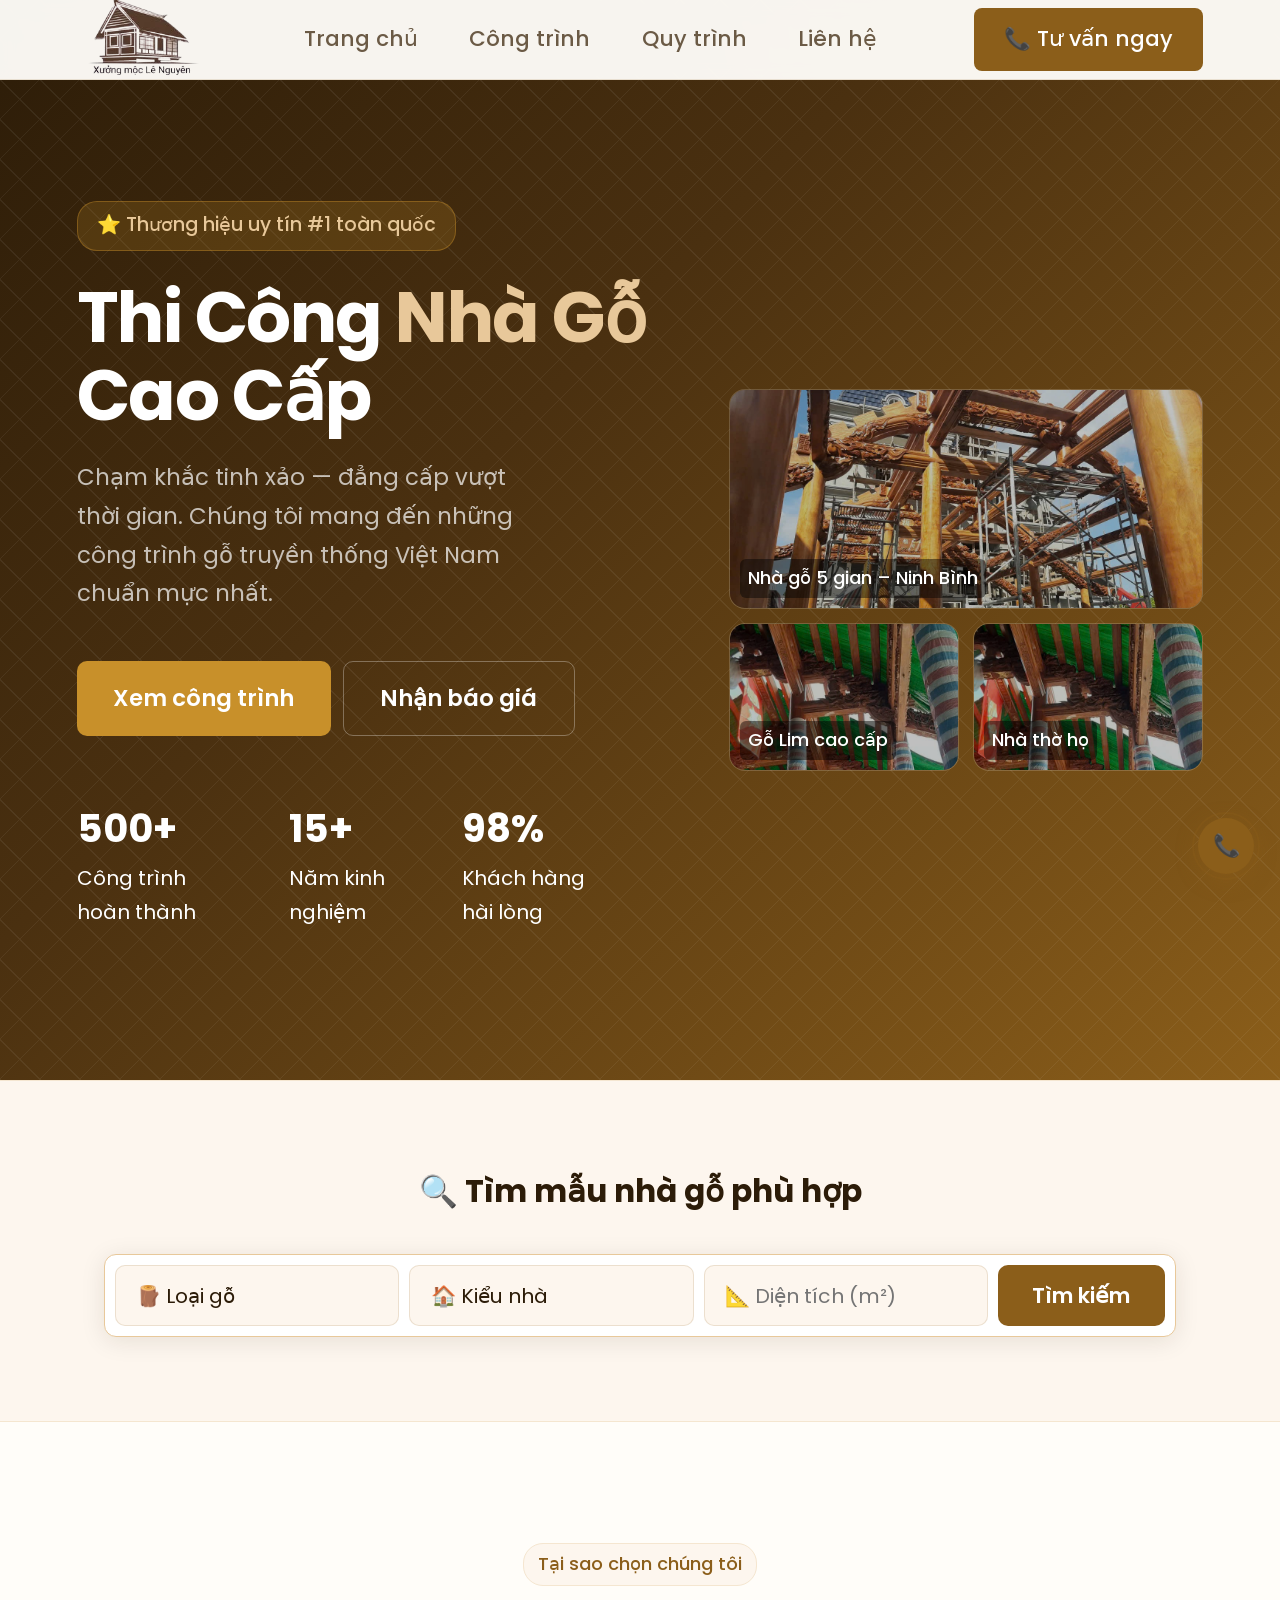
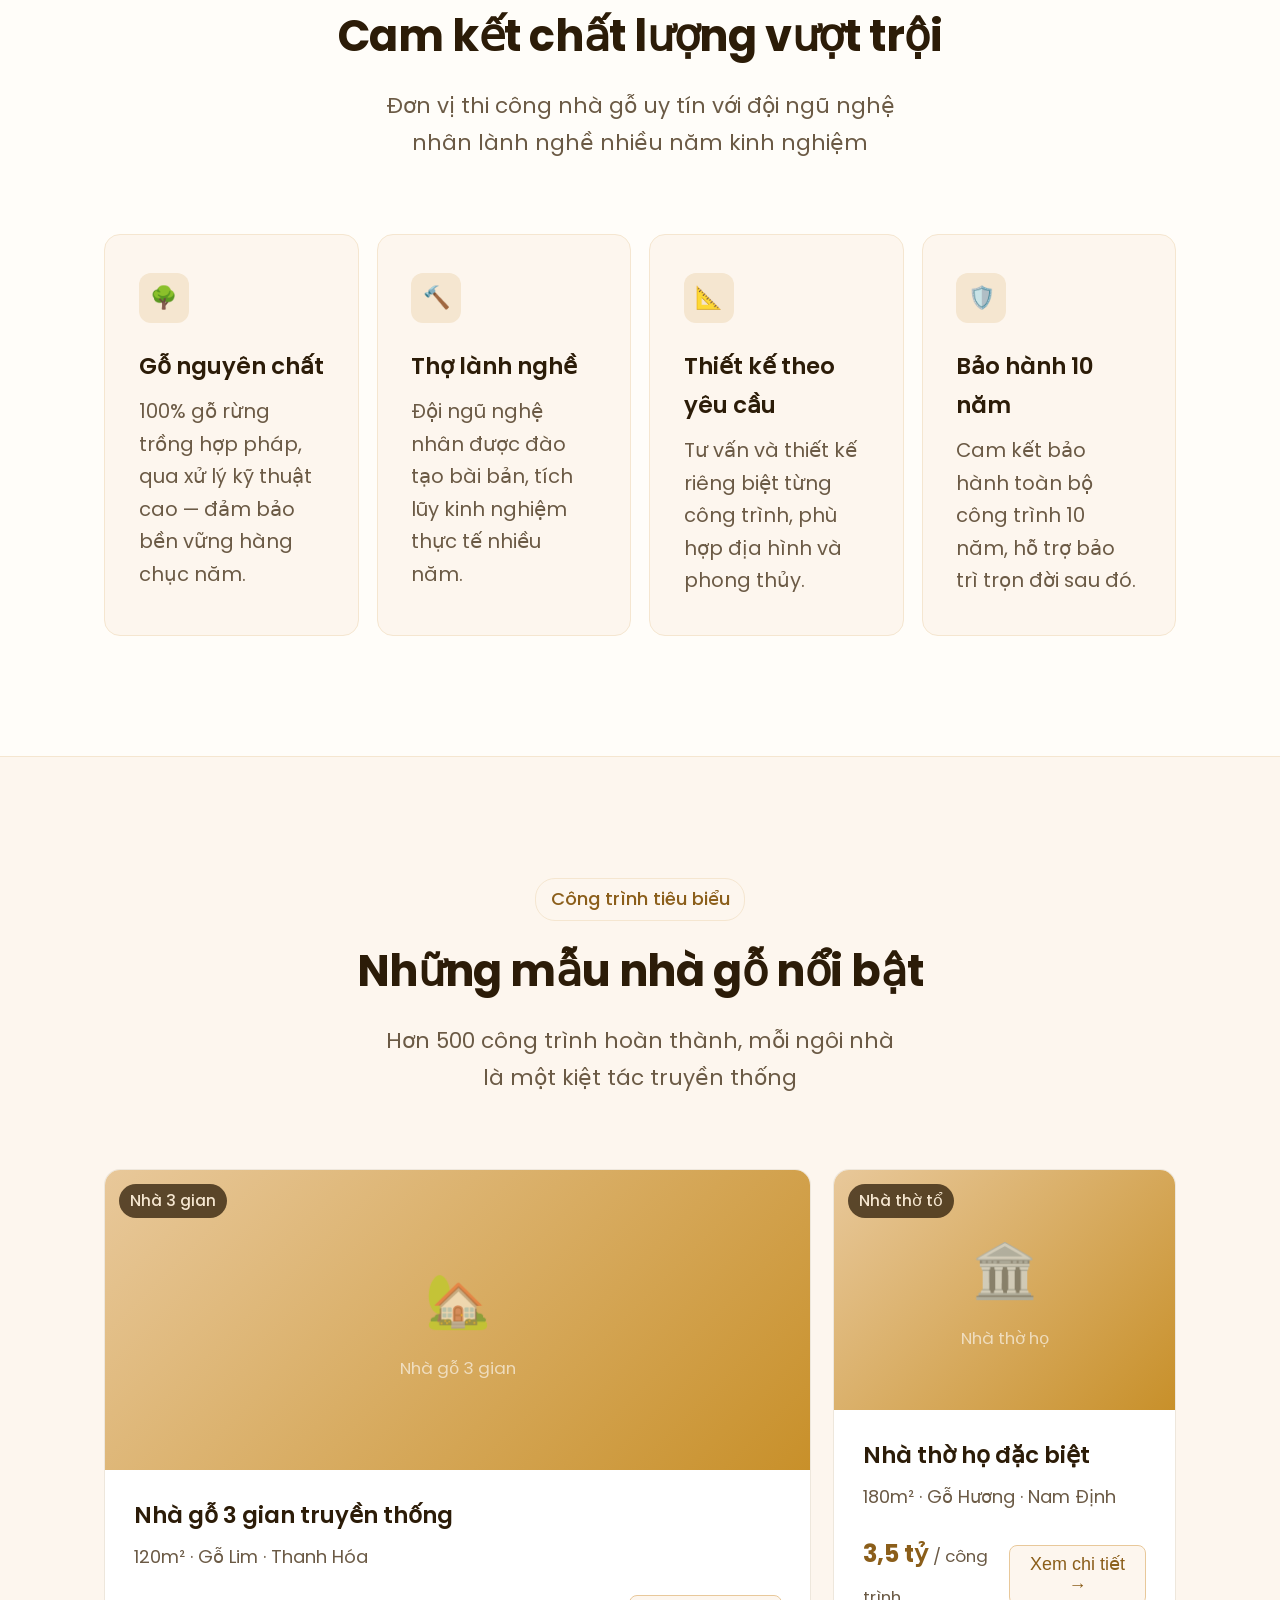
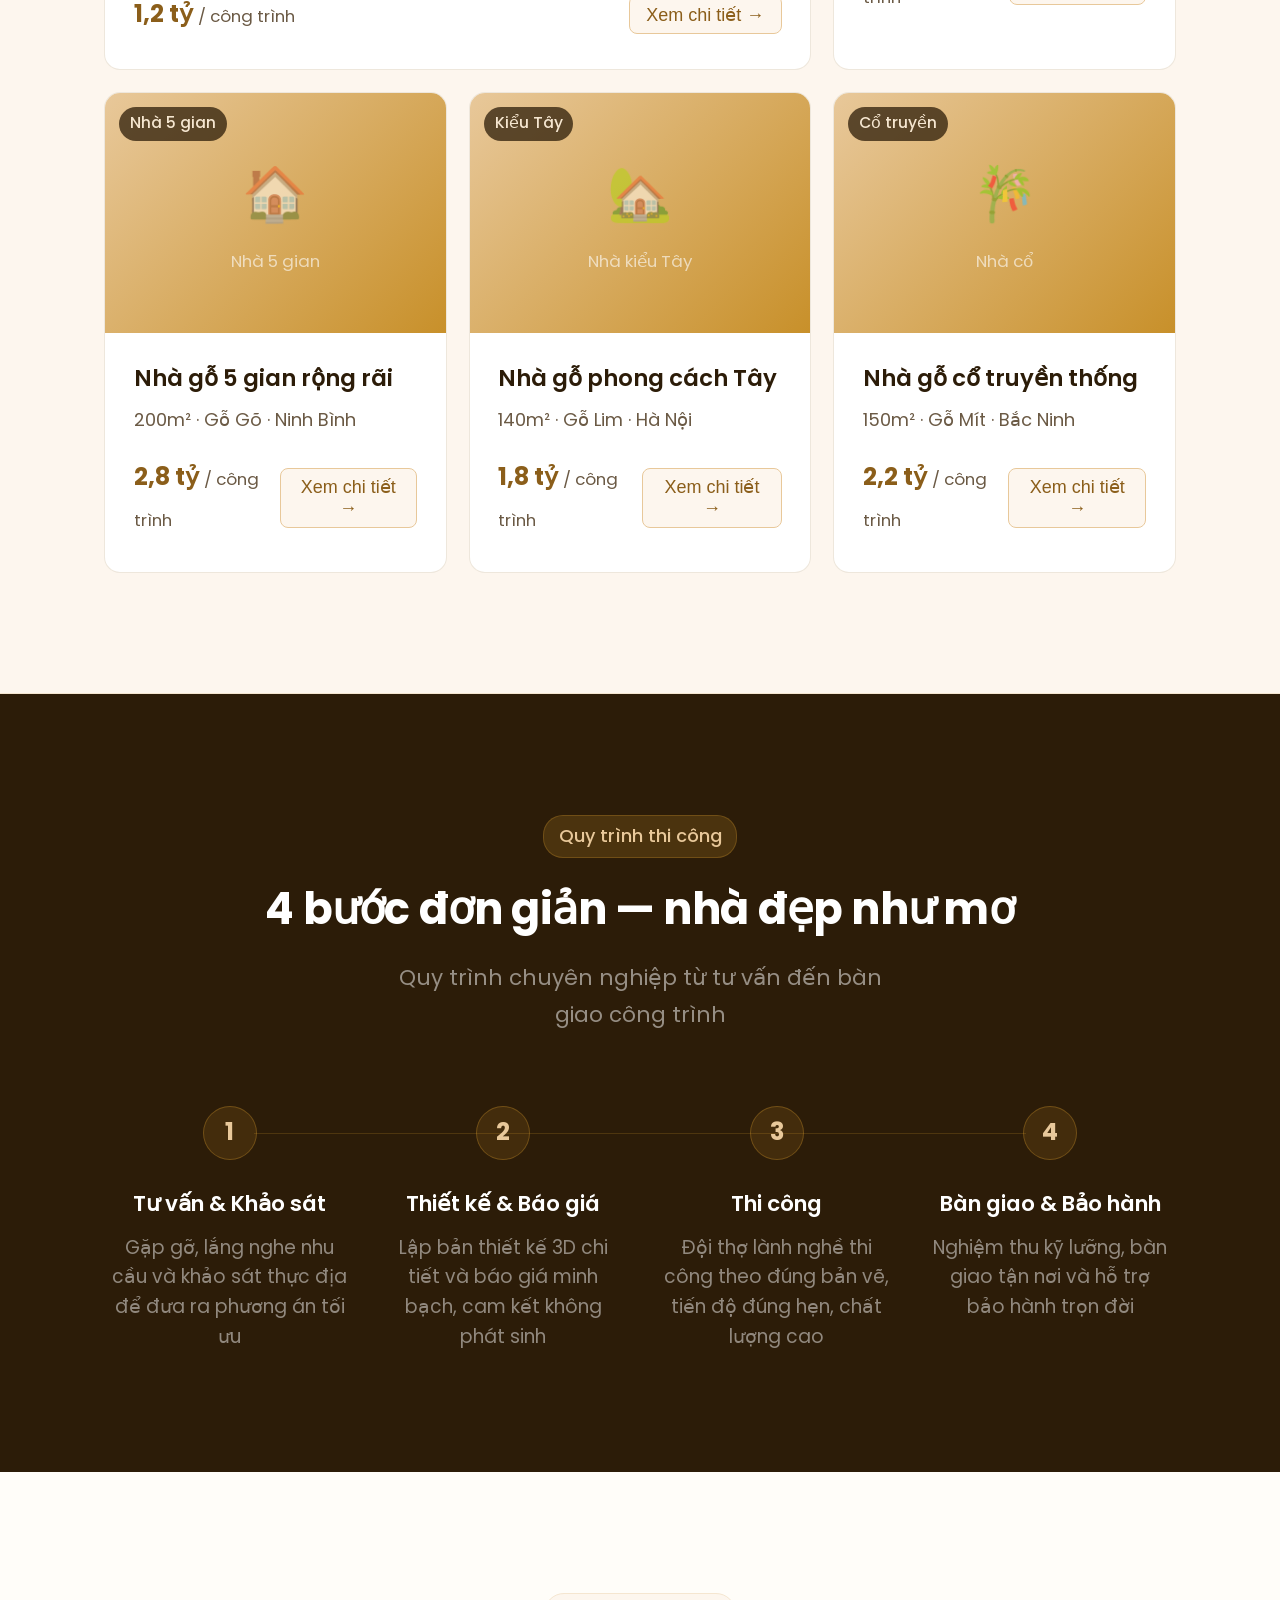
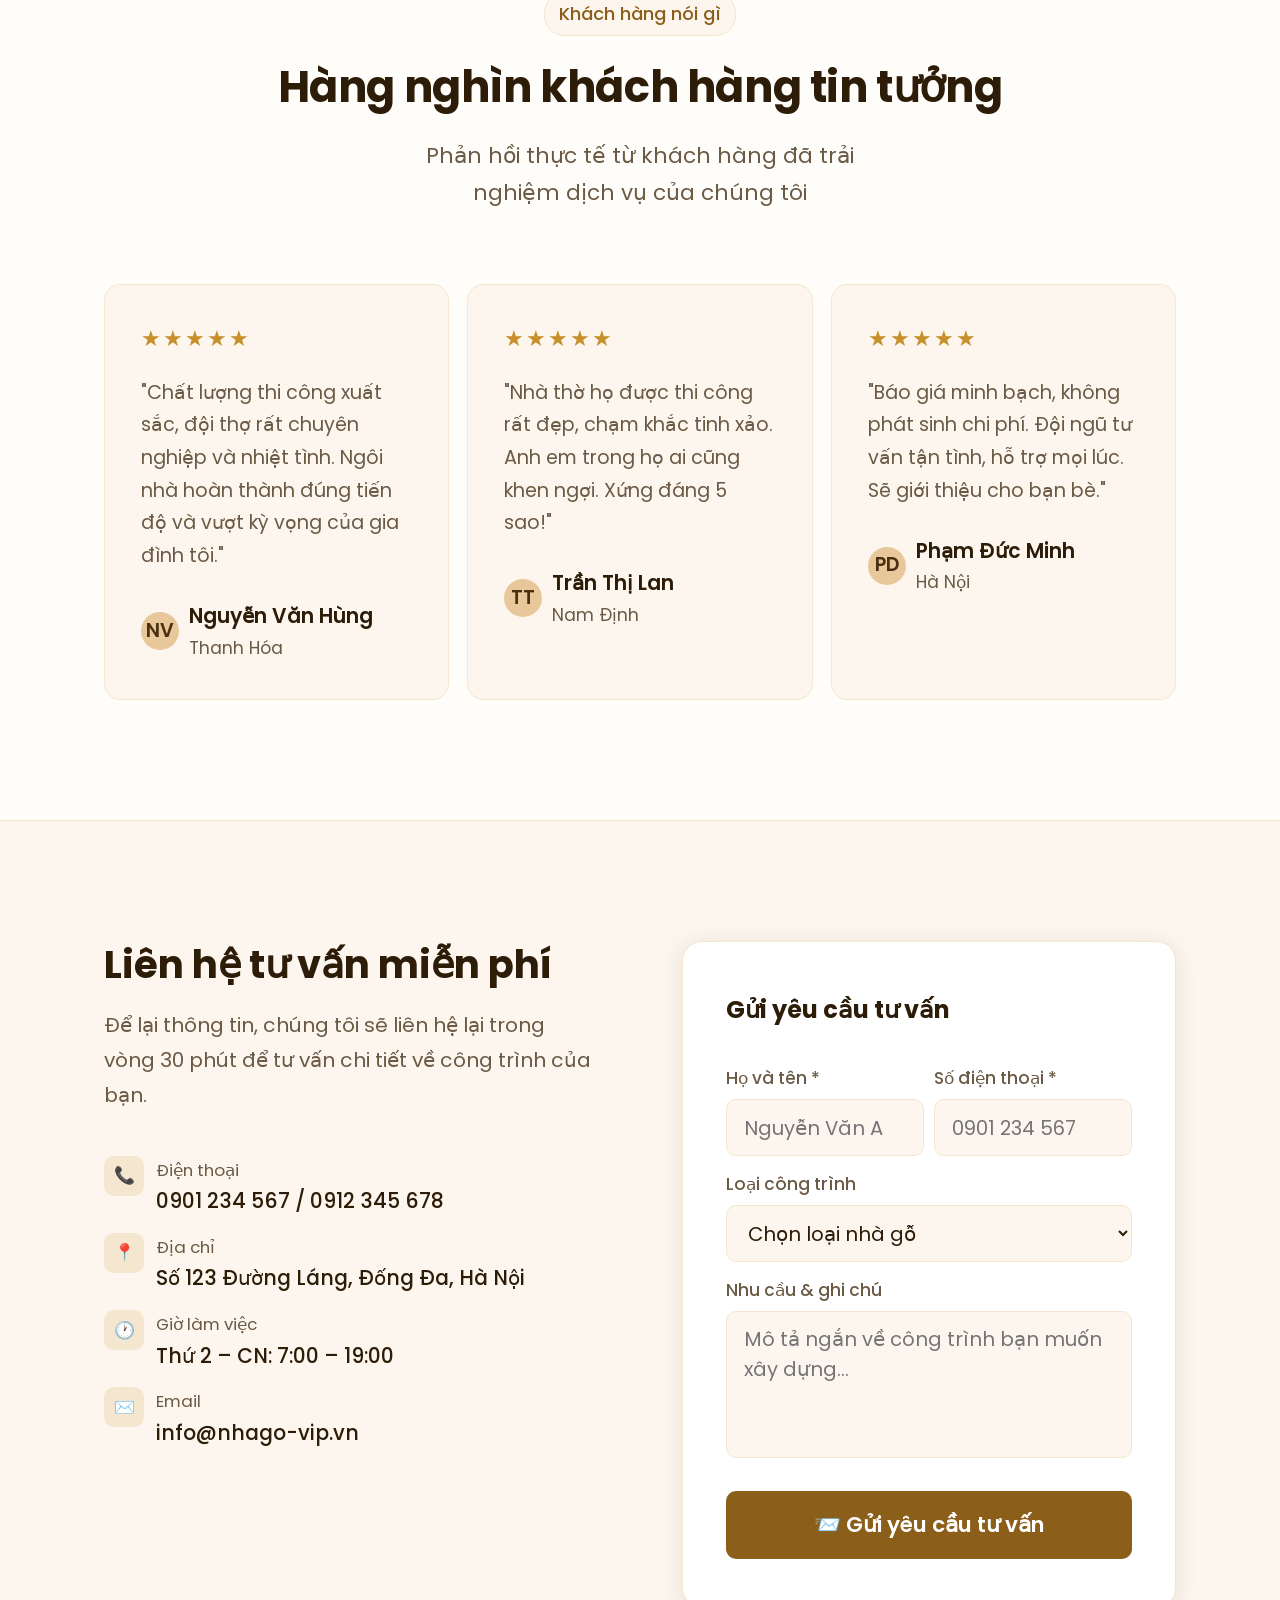
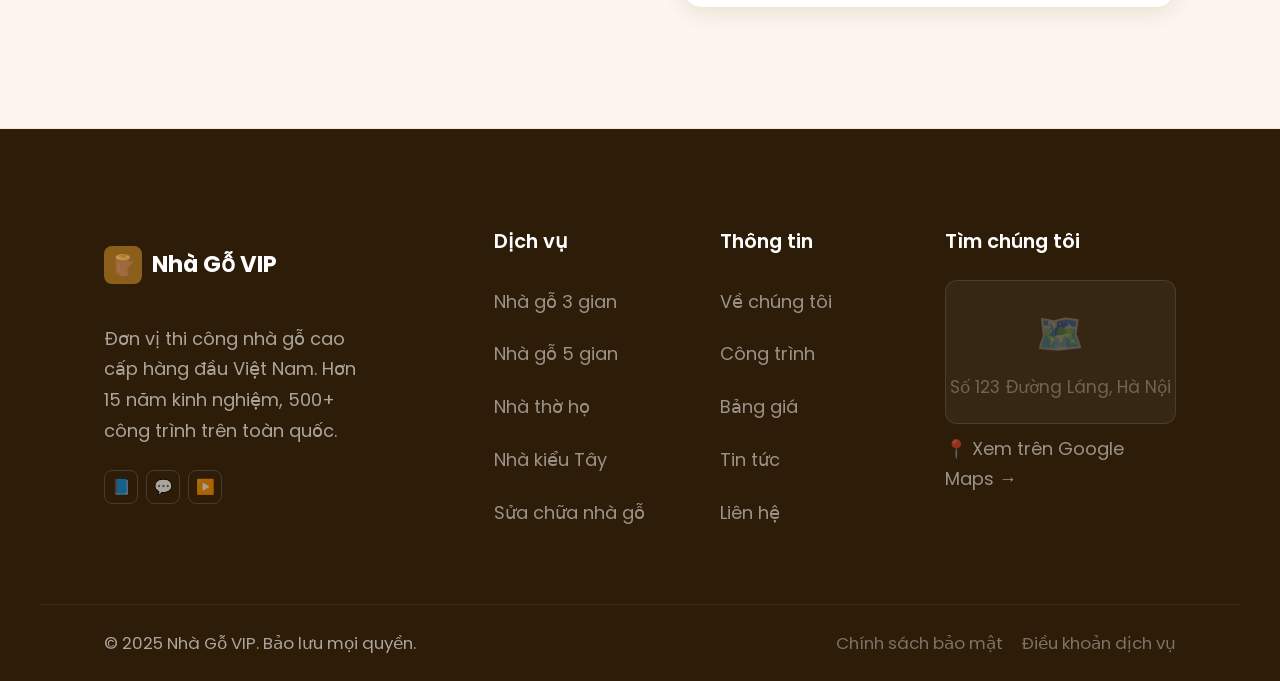
==== index.html @ 7889a891 "first commit" ====
<!DOCTYPE html>
<html lang="vi">

<head>
    <meta charset="UTF-8">
    <meta name="viewport" content="width=device-width, initial-scale=1.0">
    <title>Nhà Gỗ Lê Nguyên - Thi Công Nhà Gỗ Cao Cấp</title>
    <link href="https://fonts.googleapis.com/css2?family=Poppins:wght@400;500;600;700&display=swap" rel="stylesheet">
    <link rel="stylesheet" href="/style.css">
    <link rel="stylesheet" href="/script.js">
    <style>

    </style>
</head>

<body>

    <!-- NAVBAR -->
    <header class="navbar">
    <a href="index.html" class="logo">
        <img src="/image/logo.png" alt="Nhà Gỗ VIP">
    </a>

    <nav class="nav-links">
        <a href="index.html">Trang chủ</a>
        <a href="projects.html">Công trình</a>
        <a href="process.html">Quy trình</a>
        <a href="contact.html">Liên hệ</a>
    </nav>

    <a href="tel:0901234567" class="nav-cta">📞 Tư vấn ngay</a>
</header>

    <!-- HERO -->
    <section class="hero">
        <div class="hero-content">
            <div>
                <div class="hero-badge">⭐ Thương hiệu uy tín #1 toàn quốc</div>
                <h1>Thi Công <span>Nhà Gỗ</span> Cao Cấp</h1>
                <p class="hero-desc">Chạm khắc tinh xảo — đẳng cấp vượt thời gian. Chúng tôi mang đến những công trình
                    gỗ truyền thống Việt Nam chuẩn mực nhất.</p>
                <div class="hero-actions">
                    <a href="#projects" class="btn btn-gold">Xem công trình</a>
                    <a href="#contact" class="btn btn-ghost">Nhận báo giá</a>
                </div>
                <div class="hero-stats" style="margin-bottom: 30px;">
                    <div class="hero-stat">
                        <div class="num"> 500+ </div>
                        <div class="lbl">Công trình hoàn thành</div>
                    </div>
                    <div class="hero-stat">
                        <div class="num">15+</div>
                        <div class="lbl">Năm kinh nghiệm</div>
                    </div>
                    <div class="hero-stat">
                        <div class="num">98%</div>
                        <div class="lbl">Khách hàng hài lòng</div>
                    </div>
                    <br>
                </div>
            </div>
            <div class="hero-imgs">
                <div class="img-card">
                    <img src="/image/img1.jpg" alt="">
                    <span>Nhà gỗ 5 gian – Ninh Bình</span>
                </div>
                <div class="img-card">
                    <img src="/image/img2.jpg" alt="">
                    <span>Gỗ Lim cao cấp</span>
                </div>
                <div class="img-card">
                    <img src="/image/img3.jpg" alt="">
                    <span>Nhà thờ họ</span>
                </div>
            </div>
        </div>
    </section>

    <!-- SEARCH -->
    <div class="section-bg">
        <div class="search-wrap">
            <h2>🔍 Tìm mẫu nhà gỗ phù hợp</h2>
            <div class="search-bar">
                <select id="woodType">
                    <option value="">🪵 Loại gỗ</option>
                    <option value="lim">Gỗ Lim</option>
                    <option value="go">Gỗ Gõ Đỏ</option>
                    <option value="huong">Gỗ Hương</option>
                    <option value="mit">Gỗ Mít</option>
                </select>
                <select id="style">
                    <option value="">🏠 Kiểu nhà</option>
                    <option value="3gian">Nhà 3 gian</option>
                    <option value="5gian">Nhà 5 gian</option>
                    <option value="thuho">Nhà thờ họ</option>
                    <option value="taynam">Nhà kiểu Tây</option>
                </select>
                <input type="number" id="area" placeholder="📐 Diện tích (m²)">
                <button onclick="searchHouse()">Tìm kiếm</button>
            </div>
        </div>
    </div>

    <!-- FEATURES -->
    <section class="section">
        <div class="section-header">
            <div class="eyebrow">Tại sao chọn chúng tôi</div>
            <h2>Cam kết chất lượng vượt trội</h2>
            <p>Đơn vị thi công nhà gỗ uy tín với đội ngũ nghệ nhân lành nghề nhiều năm kinh nghiệm</p>
        </div>
        <div class="features-grid">
            <div class="feature-card">
                <div class="feature-icon">🌳</div>
                <h3>Gỗ nguyên chất</h3>
                <p>100% gỗ rừng trồng hợp pháp, qua xử lý kỹ thuật cao — đảm bảo bền vững hàng chục năm.</p>
            </div>
            <div class="feature-card">
                <div class="feature-icon">🔨</div>
                <h3>Thợ lành nghề</h3>
                <p>Đội ngũ nghệ nhân được đào tạo bài bản, tích lũy kinh nghiệm thực tế nhiều năm.</p>
            </div>
            <div class="feature-card">
                <div class="feature-icon">📐</div>
                <h3>Thiết kế theo yêu cầu</h3>
                <p>Tư vấn và thiết kế riêng biệt từng công trình, phù hợp địa hình và phong thủy.</p>
            </div>
            <div class="feature-card">
                <div class="feature-icon">🛡️</div>
                <h3>Bảo hành 10 năm</h3>
                <p>Cam kết bảo hành toàn bộ công trình 10 năm, hỗ trợ bảo trì trọn đời sau đó.</p>
            </div>
        </div>
    </section>

    <!-- PROJECTS -->
    <div class="section-bg">
        <section class="section" id="projects">
            <div class="section-header">
                <div class="eyebrow">Công trình tiêu biểu</div>
                <h2>Những mẫu nhà gỗ nổi bật</h2>
                <p>Hơn 500 công trình hoàn thành, mỗi ngôi nhà là một kiệt tác truyền thống</p>
            </div>
            <div class="project-grid">
                <div class="project-card">
                    <div class="card-img">
                        <div class="card-img-inner">
                            <div class="ico">🏡</div><span>Nhà gỗ 3 gian</span>
                        </div><span class="tag">Nhà 3 gian</span>
                    </div>
                    <div class="card-body">
                        <h3>Nhà gỗ 3 gian truyền thống</h3>
                        <div class="card-meta">120m² · Gỗ Lim · Thanh Hóa</div>
                        <div class="card-foot">
                            <div class="price">1,2 tỷ <span>/ công trình</span></div><button class="card-btn">Xem chi
                                tiết →</button>
                        </div>
                    </div>
                </div>
                <div class="project-card">
                    <div class="card-img">
                        <div class="card-img-inner">
                            <div class="ico">🏛️</div><span>Nhà thờ họ</span>
                        </div><span class="tag">Nhà thờ tổ</span>
                    </div>
                    <div class="card-body">
                        <h3>Nhà thờ họ đặc biệt</h3>
                        <div class="card-meta">180m² · Gỗ Hương · Nam Định</div>
                        <div class="card-foot">
                            <div class="price">3,5 tỷ <span>/ công trình</span></div><button class="card-btn">Xem chi
                                tiết →</button>
                        </div>
                    </div>
                </div>
                <div class="project-card">
                    <div class="card-img">
                        <div class="card-img-inner">
                            <div class="ico">🏠</div><span>Nhà 5 gian</span>
                        </div><span class="tag">Nhà 5 gian</span>
                    </div>
                    <div class="card-body">
                        <h3>Nhà gỗ 5 gian rộng rãi</h3>
                        <div class="card-meta">200m² · Gỗ Gõ · Ninh Bình</div>
                        <div class="card-foot">
                            <div class="price">2,8 tỷ <span>/ công trình</span></div><button class="card-btn">Xem chi
                                tiết →</button>
                        </div>
                    </div>
                </div>
                <div class="project-card">
                    <div class="card-img">
                        <div class="card-img-inner">
                            <div class="ico">🏡</div><span>Nhà kiểu Tây</span>
                        </div><span class="tag">Kiểu Tây</span>
                    </div>
                    <div class="card-body">
                        <h3>Nhà gỗ phong cách Tây</h3>
                        <div class="card-meta">140m² · Gỗ Lim · Hà Nội</div>
                        <div class="card-foot">
                            <div class="price">1,8 tỷ <span>/ công trình</span></div><button class="card-btn">Xem chi
                                tiết →</button>
                        </div>
                    </div>
                </div>
                <div class="project-card">
                    <div class="card-img">
                        <div class="card-img-inner">
                            <div class="ico">🎋</div><span>Nhà cổ</span>
                        </div><span class="tag">Cổ truyền</span>
                    </div>
                    <div class="card-body">
                        <h3>Nhà gỗ cổ truyền thống</h3>
                        <div class="card-meta">150m² · Gỗ Mít · Bắc Ninh</div>
                        <div class="card-foot">
                            <div class="price">2,2 tỷ <span>/ công trình</span></div><button class="card-btn">Xem chi
                                tiết →</button>
                        </div>
                    </div>
                </div>
            </div>
        </section>
    </div>

    <!-- PROCESS -->
    <section class="process-section" id="process">
        <div class="process-inner">
            <div class="section-header">
                <div class="eyebrow">Quy trình thi công</div>
                <h2>4 bước đơn giản — nhà đẹp như mơ</h2>
                <p>Quy trình chuyên nghiệp từ tư vấn đến bàn giao công trình</p>
            </div>
            <div class="process-steps">
                <div class="step">
                    <div class="step-num">1</div>
                    <h4>Tư vấn & Khảo sát</h4>
                    <p>Gặp gỡ, lắng nghe nhu cầu và khảo sát thực địa để đưa ra phương án tối ưu</p>
                </div>
                <div class="step">
                    <div class="step-num">2</div>
                    <h4>Thiết kế & Báo giá</h4>
                    <p>Lập bản thiết kế 3D chi tiết và báo giá minh bạch, cam kết không phát sinh</p>
                </div>
                <div class="step">
                    <div class="step-num">3</div>
                    <h4>Thi công</h4>
                    <p>Đội thợ lành nghề thi công theo đúng bản vẽ, tiến độ đúng hẹn, chất lượng cao</p>
                </div>
                <div class="step">
                    <div class="step-num">4</div>
                    <h4>Bàn giao & Bảo hành</h4>
                    <p>Nghiệm thu kỹ lưỡng, bàn giao tận nơi và hỗ trợ bảo hành trọn đời</p>
                </div>
            </div>
        </div>
    </section>

    <!-- TESTIMONIALS -->
    <section class="section">
        <div class="section-header">
            <div class="eyebrow">Khách hàng nói gì</div>
            <h2>Hàng nghìn khách hàng tin tưởng</h2>
            <p>Phản hồi thực tế từ khách hàng đã trải nghiệm dịch vụ của chúng tôi</p>
        </div>
        <div class="testimonials-grid">
            <div class="testimonial-card">
                <div class="stars">★★★★★</div>
                <p>"Chất lượng thi công xuất sắc, đội thợ rất chuyên nghiệp và nhiệt tình. Ngôi nhà hoàn thành đúng tiến
                    độ và vượt kỳ vọng của gia đình tôi."</p>
                <div class="reviewer">
                    <div class="avatar">NV</div>
                    <div class="reviewer-info">
                        <div class="name">Nguyễn Văn Hùng</div>
                        <div class="place">Thanh Hóa</div>
                    </div>
                </div>
            </div>
            <div class="testimonial-card">
                <div class="stars">★★★★★</div>
                <p>"Nhà thờ họ được thi công rất đẹp, chạm khắc tinh xảo. Anh em trong họ ai cũng khen ngợi. Xứng đáng 5
                    sao!"</p>
                <div class="reviewer">
                    <div class="avatar">TT</div>
                    <div class="reviewer-info">
                        <div class="name">Trần Thị Lan</div>
                        <div class="place">Nam Định</div>
                    </div>
                </div>
            </div>
            <div class="testimonial-card">
                <div class="stars">★★★★★</div>
                <p>"Báo giá minh bạch, không phát sinh chi phí. Đội ngũ tư vấn tận tình, hỗ trợ mọi lúc. Sẽ giới thiệu
                    cho bạn bè."</p>
                <div class="reviewer">
                    <div class="avatar">PD</div>
                    <div class="reviewer-info">
                        <div class="name">Phạm Đức Minh</div>
                        <div class="place">Hà Nội</div>
                    </div>
                </div>
            </div>
        </div>
    </section>

    <!-- CONTACT -->
    <div class="section-bg" id="contact">
        <div class="contact-inner">
            <div class="contact-left">
                <h2>Liên hệ tư vấn miễn phí</h2>
                <p>Để lại thông tin, chúng tôi sẽ liên hệ lại trong vòng 30 phút để tư vấn chi tiết về công trình của
                    bạn.</p>
                <div class="info-list">
                    <div class="info-item">
                        <div class="info-ico">📞</div>
                        <div>
                            <div class="info-lbl">Điện thoại</div>
                            <div class="info-val">0901 234 567 / 0912 345 678</div>
                        </div>
                    </div>
                    <div class="info-item">
                        <div class="info-ico">📍</div>
                        <div>
                            <div class="info-lbl">Địa chỉ</div>
                            <div class="info-val">Số 123 Đường Láng, Đống Đa, Hà Nội</div>
                        </div>
                    </div>
                    <div class="info-item">
                        <div class="info-ico">🕐</div>
                        <div>
                            <div class="info-lbl">Giờ làm việc</div>
                            <div class="info-val">Thứ 2 – CN: 7:00 – 19:00</div>
                        </div>
                    </div>
                    <div class="info-item">
                        <div class="info-ico">✉️</div>
                        <div>
                            <div class="info-lbl">Email</div>
                            <div class="info-val">info@nhago-vip.vn</div>
                        </div>
                    </div>
                </div>
            </div>
            <div class="form-card">
                <h3>Gửi yêu cầu tư vấn</h3>
                <form onsubmit="sendForm(event)">
                    <div class="form-row">
                        <div class="form-group"><label>Họ và tên *</label><input type="text" placeholder="Nguyễn Văn A"
                                required></div>
                        <div class="form-group"><label>Số điện thoại *</label><input type="tel"
                                placeholder="0901 234 567" required></div>
                    </div>
                    <div class="form-group">
                        <label>Loại công trình</label>
                        <select>
                            <option value="">Chọn loại nhà gỗ</option>
                            <option>Nhà gỗ 3 gian</option>
                            <option>Nhà gỗ 5 gian</option>
                            <option>Nhà thờ họ</option>
                            <option>Nhà gỗ kiểu Tây</option>
                        </select>
                    </div>
                    <div class="form-group"><label>Nhu cầu & ghi chú</label><textarea rows="4"
                            placeholder="Mô tả ngắn về công trình bạn muốn xây dựng..."></textarea></div>
                    <button type="submit" class="form-submit">📨 Gửi yêu cầu tư vấn</button>
                </form>
            </div>
        </div>
    </div>

    <!-- FOOTER -->
    <footer>
        <div class="footer-top">
            <div class="footer-brand">
                <div class="logo">
                    <div class="logo-icon">🪵</div>
                    <h2>Nhà Gỗ VIP</h2>
                </div>
                <p>Đơn vị thi công nhà gỗ cao cấp hàng đầu Việt Nam. Hơn 15 năm kinh nghiệm, 500+ công trình trên toàn
                    quốc.</p>
                <div class="social-links">
                    <a href="#" class="social-link">📘</a>
                    <a href="#" class="social-link">💬</a>
                    <a href="#" class="social-link">▶️</a>
                </div>
            </div>
            <div class="footer-col">
                <h4>Dịch vụ</h4>
                <ul>
                    <li><a href="#">Nhà gỗ 3 gian</a></li>
                    <li><a href="#">Nhà gỗ 5 gian</a></li>
                    <li><a href="#">Nhà thờ họ</a></li>
                    <li><a href="#">Nhà kiểu Tây</a></li>
                    <li><a href="#">Sửa chữa nhà gỗ</a></li>
                </ul>
            </div>
            <div class="footer-col">
                <h4>Thông tin</h4>
                <ul>
                    <li><a href="#">Về chúng tôi</a></li>
                    <li><a href="#">Công trình</a></li>
                    <li><a href="#">Bảng giá</a></li>
                    <li><a href="#">Tin tức</a></li>
                    <li><a href="#">Liên hệ</a></li>
                </ul>
            </div>
            <div class="footer-col">
                <h4>Tìm chúng tôi</h4>
                <div class="map-box">
                    <div class="ico">🗺️</div><span>Số 123 Đường Láng, Hà Nội</span>
                </div>
                <a href="https://maps.app.goo.gl/SU9f4RUDiNF7imm86" target="_blank" class="map-link">📍 Xem trên Google
                    Maps →</a>
            </div>
        </div>
        <div class="footer-bottom">
            <span>© 2025 Nhà Gỗ VIP. Bảo lưu mọi quyền.</span>
            <div style="display:flex;gap:18px"><a href="#">Chính sách bảo mật</a><a href="#">Điều khoản dịch vụ</a>
            </div>
        </div>
    </footer>

    <a href="tel:0901234567" class="call-btn" title="Gọi ngay">📞</a>

    
</body>

</html>
---- style.css ----
/* ── RESET & TOKENS ── */
*,
*::before,
*::after {
    box-sizing: border-box;
    margin: 0;
    padding: 0;
}

:root {
    --c50: #fdf6ee;
    --c100: #f5e6d0;
    --c200: #e8c89a;
    --c400: #c8902a;
    --c600: #8b5e1a;
    --c800: #4a3010;
    --c900: #2c1c08;
    --text: #2c1c08;
    --muted: #6b5a45;
    --border: rgba(139, 94, 26, .15);
    --bg: #fffdf9;
    --shadow: 0 4px 24px rgba(44, 28, 8, .10);
    --r8: 8px;
    --r10: 10px;
    --r12: 12px;
    --r16: 16px;
    --r20: 20px;
}

html {
    font-size: clamp(17px, 2vw, 24px);
}

body {
    font-family: 'Poppins', sans-serif;
    background: var(--bg);
    color: var(--text);
    line-height: 1.7;
}

a {
    text-decoration: none;
    color: inherit;
}

ul {
    list-style: none;
}

img {
    display: block;
    width: 100%;
    height: 100%;
    object-fit: cover;
}

/* ── SHARED UTILITIES ── */
.btn {
    display: inline-flex;
    align-items: center;
    padding: .75em 1.6em;
    border-radius: var(--r10);
    font-size: clamp(.95rem, 1.2vw, 1.1rem);
    font-weight: 600;
    cursor: pointer;
    border: none;
    transition: all .2s;
}

.btn-gold {
    background: var(--c400);
    color: #fff;
}

.btn-gold:hover {
    background: var(--c600);
    transform: translateY(-1px);
}

.btn-ghost {
    background: transparent;
    color: #fff;
    border: 1.5px solid rgba(255, 255, 255, .3);
}

.btn-ghost:hover {
    background: rgba(255, 255, 255, .08);
}

.section {
    padding: 5rem 5%;
    max-width: 1200px;
    margin: 0 auto;
}

.section-bg {
    background: var(--c50);
    border-top: 1px solid var(--c100);
    border-bottom: 1px solid var(--c100);
}

.section-header {
    text-align: center;
    margin-bottom: 3rem;
}

.eyebrow {
    display: inline-block;
    padding: .3em .8em;
    background: var(--c50);
    color: var(--c600);
    border: 1px solid var(--c100);
    border-radius: 20px;
    font-size: .75rem;
    font-weight: 500;
    margin-bottom: .6rem;
}

.section-header h2 {
    font-size: clamp(1.8rem, 3.2vw, 2.8rem);
    font-weight: 700;
    color: var(--c900);
    letter-spacing: -.4px;
    margin-bottom: .6rem;
}

.section-header p {
    font-size: clamp(.9rem, 1.3vw, 1.05rem);
    color: var(--muted);
    max-width: 520px;
    margin: 0 auto;
}

/* ── NAVBAR ── */
.navbar {
    position: fixed;
    inset: 0 0 auto;
    z-index: 100;
    display: flex;
    align-items: center;
    justify-content: space-between;
    padding: 0 6%;
    height: 80px;
    background: rgba(255, 253, 249, .96);
    backdrop-filter: blur(8px);
    border-bottom: 1px solid var(--border);
}

.logo {
    display: flex;
    align-items: center;
    gap: 10px;
}

.logo-icon {
    width: 38px;
    height: 38px;
    border-radius: var(--r8);
    background: var(--c600);
    display: flex;
    align-items: center;
    justify-content: center;
    font-size: 20px;
}

.logo h2 {
    font-size: clamp(1.1rem, 1.5vw, 1.5rem);
    font-weight: 700;
    color: var(--c800);
}

.nav-links {
    display: flex;
    gap: 4px;
}

.nav-links a {
    padding: .5em 1.1em;
    border-radius: var(--r8);
    font-size: clamp(.9rem, 1.1vw, 1.1rem);
    font-weight: 500;
    color: var(--muted);
    transition: all .2s;
}

.nav-links a:hover {
    background: var(--c50);
    color: var(--c600);
}

.nav-cta {
    padding: .6em 1.4em;
    background: var(--c600);
    color: #fff;
    border-radius: var(--r8);
    font-size: clamp(.9rem, 1.1vw, 1.05rem);
    font-weight: 500;
    transition: background .2s;
}

.nav-cta:hover {
    background: var(--c800);
}

/* ── HERO ── */
.hero {
    position: relative;
    height: 120vh;
    min-height: 120vh;
    display: flex;
    align-items: center;
    overflow: visible;
}

.hero::before {
    content: '';
    position: absolute;
    inset: 0;
    background: linear-gradient(135deg, #2c1c08 0%, #4a3010 40%, #8b5e1a 100%);
}

.hero::after {
    content: '';
    position: absolute;
    inset: 0;
    opacity: .06;
    background-image:
        repeating-linear-gradient(45deg, #fff 0, #fff 1px, transparent 0, transparent 50%),
        repeating-linear-gradient(-45deg, #fff 0, #fff 1px, transparent 0, transparent 50%);
    background-size: 40px 40px;
}

.hero-content {
    position: relative;
    z-index: 1;
    width: 100%;
    padding: 0 6%;
    padding-top: 80px;
    display: grid;
    grid-template-columns: 55fr 45fr;
    gap: 3rem;
    align-items: center;
}

.hero-badge {
    display: inline-flex;
    align-items: center;
    gap: 6px;
    padding: .4em 1em;
    border-radius: 20px;
    margin-bottom: 1.2rem;
    background: rgba(200, 144, 42, .2);
    border: 1px solid rgba(200, 144, 42, .4);
    color: var(--c200);
    font-size: clamp(.8rem, 1vw, .95rem);
    font-weight: 500;
}

.hero h1 {
    font-size: clamp(2.6rem, 5.5vw, 4.8rem);
    font-weight: 700;
    color: #fff;
    line-height: 1.1;
    letter-spacing: -1.5px;
    margin-bottom: 1rem;
}

.hero h1 span {
    color: var(--c200);
}

.hero-desc {
    font-size: clamp(.95rem, 1.5vw, 1.2rem);
    color: rgba(255, 255, 255, .7);
    margin-bottom: 2rem;
    max-width: 460px;
}

.hero-actions {
    display: flex;
    gap: 12px;
    flex-wrap: wrap;
}

.hero-stats {
    display: flex;
    gap: 2rem;
    margin-top: 2.5rem;
}

.hero-stat .num {
    font-size: clamp(1.6rem, 2.8vw, 2.2rem);
    font-weight: 700;
    color: #fff;
}

.hero-stat .lbl {

    font-size: 20px;
    color: #fff;;
}

.hero-imgs {
    display: grid;
    grid-template-columns: 1fr 1fr;
    gap: 14px;
}

.img-card {
    border-radius: var(--r16);
    overflow: hidden;
    background: rgba(255, 255, 255, .08);
    border: 1px solid rgba(255, 255, 255, .1);
}

.img-card:first-child {
    grid-column: span 2;
    height: 220px;
}

.img-card:not(:first-child) {
    height: 148px;
}

.img-placeholder {
    width: 100%;
    height: 100%;
    display: flex;
    flex-direction: column;
    align-items: center;
    justify-content: center;
    gap: 6px;
    color: rgba(255, 255, 255, .3);
    font-size: .7rem;
}

.img-placeholder .ico {
    font-size: 2rem;
}

/* ── SEARCH ── */
.search-wrap {
    padding: 3.5rem 5%;
    max-width: 1200px;
    margin: 0 auto;
}

.search-wrap h2 {
    text-align: center;
    margin-bottom: 1.5rem;
    font-size: clamp(1.3rem, 2vw, 1.7rem);
    font-weight: 700;
    color: var(--c900);
}

.search-bar {
    display: flex;
    gap: 10px;
    flex-wrap: wrap;
    background: #fff;
    border: 1px solid var(--c200);
    border-radius: var(--r12);
    padding: 10px;
    box-shadow: var(--shadow);
}

.search-bar select,
.search-bar input {
    flex: 1;
    min-width: 140px;
    padding: .65em 1em;
    border: 1px solid var(--border);
    border-radius: var(--r10);
    font-family: inherit;
    font-size: .85rem;
    color: var(--text);
    background: var(--c50);
    appearance: none;
    outline: none;
    transition: border .2s;
}

.search-bar select:focus,
.search-bar input:focus {
    border-color: var(--c400);
}

.search-bar button {
    padding: .65em 1.6em;
    background: var(--c600);
    color: #fff;
    border: none;
    border-radius: var(--r10);
    font-family: inherit;
    font-size: .9rem;
    font-weight: 600;
    cursor: pointer;
    white-space: nowrap;
    transition: background .2s;
}

.search-bar button:hover {
    background: var(--c800);
}

/* ── FEATURES ── */
.features-grid {
    display: grid;
    grid-template-columns: repeat(auto-fit, minmax(220px, 1fr));
    gap: 18px;
}

.feature-card {
    padding: 1.6rem 1.4rem;
    background: var(--c50);
    border: 1px solid var(--c100);
    border-radius: var(--r16);
    transition: transform .2s, box-shadow .2s;
}

.feature-card:hover {
    transform: translateY(-3px);
    box-shadow: var(--shadow);
}

.feature-icon {
    width: 50px;
    height: 50px;
    border-radius: var(--r12);
    background: var(--c100);
    display: flex;
    align-items: center;
    justify-content: center;
    font-size: 22px;
    margin-bottom: 1rem;
}

.feature-card h3 {
    font-size: clamp(.95rem, 1.2vw, 1.1rem);
    font-weight: 600;
    color: var(--c900);
    margin-bottom: .4rem;
}

.feature-card p {
    font-size: clamp(.82rem, 1vw, .95rem);
    color: var(--muted);
    line-height: 1.65;
}

/* ── PROJECTS ── */
.project-grid {
    display: grid;
    grid-template-columns: repeat(3, 1fr);
    gap: 22px;
}

.project-card {
    background: #fff;
    border: 1px solid var(--border);
    border-radius: var(--r16);
    overflow: hidden;
    transition: transform .2s, box-shadow .2s;
}

.project-card:first-child {
    grid-column: span 2;
}

.project-card:hover {
    transform: translateY(-4px);
    box-shadow: 0 12px 40px rgba(44, 28, 8, .14);
}

.card-img {
    height: 240px;
    position: relative;
    background: linear-gradient(135deg, var(--c200), var(--c400));
    display: flex;
    align-items: center;
    justify-content: center;
    overflow: hidden;
}

.project-card:first-child .card-img {
    height: 300px;
}

.card-img img {
    position: absolute;
    inset: 0;
}

.card-img-inner {
    display: flex;
    flex-direction: column;
    align-items: center;
    gap: 8px;
    color: rgba(255, 255, 255, .6);
    font-size: .7rem;
    z-index: 1;
}

.card-img-inner .ico {
    font-size: 2.2rem;
}

.tag {
    position: absolute;
    top: 14px;
    left: 14px;
    z-index: 2;
    padding: .25em .7em;
    border-radius: 20px;
    background: rgba(44, 28, 8, .75);
    color: var(--c100);
    font-size: .65rem;
    font-weight: 500;
}

.card-body {
    padding: 1.1rem 1.2rem 1.4rem;
}

.card-body h3 {
    font-size: clamp(.95rem, 1.3vw, 1.15rem);
    font-weight: 600;
    color: var(--c900);
    margin-bottom: .3rem;
}

.card-meta {
    font-size: clamp(.75rem, .95vw, .9rem);
    color: var(--muted);
    margin-bottom: .9rem;
}

.card-foot {
    display: flex;
    align-items: center;
    justify-content: space-between;
}

.price {
    font-size: clamp(1rem, 1.2vw, 1.1rem);
    font-weight: 700;
    color: var(--c600);
}

.price span {
    font-size: .7rem;
    font-weight: 400;
    color: var(--muted);
}

.card-btn {
    padding: .4em .9em;
    background: var(--c50);
    border: 1px solid var(--c200);
    border-radius: var(--r8);
    font-size: .75rem;
    font-weight: 500;
    color: var(--c600);
    cursor: pointer;
    transition: background .2s;
}

.card-btn:hover {
    background: var(--c100);
}

/* ── PROCESS ── */
.process-section {
    background: var(--c900);
}

.process-inner {
    padding: 5rem 5%;
    max-width: 1200px;
    margin: 0 auto;
}

.process-inner .section-header h2 {
    color: #fff;
}

.process-inner .section-header p {
    color: rgba(255, 255, 255, .5);
}

.process-inner .eyebrow {
    background: rgba(200, 144, 42, .2);
    color: var(--c200);
    border-color: rgba(200, 144, 42, .3);
}

.process-steps {
    display: grid;
    grid-template-columns: repeat(4, 1fr);
    gap: 22px;
    position: relative;
}

.process-steps::before {
    content: '';
    position: absolute;
    top: 27px;
    left: 14%;
    right: 14%;
    height: 1px;
    background: rgba(200, 144, 42, .22);
}

.step {
    text-align: center;
    padding: 0 6px;
}

.step-num {
    width: 54px;
    height: 54px;
    border-radius: 50%;
    background: rgba(200, 144, 42, .15);
    border: 1.5px solid rgba(200, 144, 42, .35);
    display: flex;
    align-items: center;
    justify-content: center;
    margin: 0 auto 1.1rem;
    position: relative;
    z-index: 1;
    font-size: clamp(1rem, 1.2vw, 1.15rem);
    font-weight: 700;
    color: var(--c200);
}

.step h4 {
    font-size: clamp(.9rem, 1.1vw, 1rem);
    font-weight: 600;
    color: #fff;
    margin-bottom: .4rem;
}

.step p {
    font-size: clamp(.78rem, .95vw, .9rem);
    color: rgba(255, 255, 255, .48);
    line-height: 1.6;
}

/* ── TESTIMONIALS ── */
.testimonials-grid {
    display: grid;
    grid-template-columns: repeat(3, 1fr);
    gap: 18px;
}

.testimonial-card {
    padding: 1.5rem;
    background: var(--c50);
    border: 1px solid var(--c100);
    border-radius: var(--r16);
}

.stars {
    color: var(--c400);
    font-size: .9rem;
    letter-spacing: 2px;
    margin-bottom: .8rem;
}

.testimonial-card p {
    font-size: clamp(.8rem, 1vw, .92rem);
    color: var(--muted);
    line-height: 1.7;
    margin-bottom: 1.1rem;
}

.reviewer {
    display: flex;
    align-items: center;
    gap: 10px;
}

.avatar {
    width: 38px;
    height: 38px;
    border-radius: 50%;
    flex-shrink: 0;
    background: var(--c200);
    display: flex;
    align-items: center;
    justify-content: center;
    font-size: .8rem;
    font-weight: 600;
    color: var(--c800);
}

.reviewer-info .name {
    font-size: .85rem;
    font-weight: 600;
    color: var(--c900);
}

.reviewer-info .place {
    font-size: .72rem;
    color: var(--muted);
}

/* ── CONTACT ── */
.contact-inner {
    padding: 5rem 5%;
    max-width: 1200px;
    margin: 0 auto;
    display: grid;
    grid-template-columns: 1fr 1fr;
    gap: 3.5rem;
    align-items: start;
}

.contact-left h2 {
    font-size: clamp(1.6rem, 2.8vw, 2.4rem);
    font-weight: 700;
    color: var(--c900);
    margin-bottom: .8rem;
    line-height: 1.25;
}

.contact-left>p {
    font-size: clamp(.85rem, 1.1vw, 1rem);
    color: var(--muted);
    margin-bottom: 1.8rem;
}

.info-list {
    display: flex;
    flex-direction: column;
    gap: 14px;
}

.info-item {
    display: flex;
    align-items: flex-start;
    gap: 12px;
}

.info-ico {
    width: 40px;
    height: 40px;
    min-width: 40px;
    border-radius: var(--r10);
    background: var(--c100);
    display: flex;
    align-items: center;
    justify-content: center;
    font-size: 17px;
}

.info-lbl {
    font-size: .7rem;
    color: var(--muted);
}

.info-val {
    font-size: clamp(.85rem, 1.05vw, .98rem);
    font-weight: 500;
    color: var(--c900);
}

.form-card {
    background: #fff;
    border: 1px solid var(--c100);
    border-radius: var(--r20);
    padding: 2rem 1.8rem;
    box-shadow: var(--shadow);
}

.form-card h3 {
    font-size: clamp(1rem, 1.3vw, 1.2rem);
    font-weight: 700;
    color: var(--c900);
    margin-bottom: 1.4rem;
}

.form-group {
    margin-bottom: 14px;
}

.form-group label {
    display: block;
    font-size: .72rem;
    font-weight: 500;
    color: var(--muted);
    margin-bottom: 5px;
}

.form-group input,
.form-group select,
.form-group textarea {
    width: 100%;
    padding: .65em .85em;
    border: 1px solid var(--c100);
    border-radius: var(--r10);
    font-family: inherit;
    font-size: clamp(.82rem, 1vw, .95rem);
    color: var(--text);
    background: var(--c50);
    outline: none;
    transition: border .2s;
    resize: none;
}

.form-group input:focus,
.form-group select:focus,
.form-group textarea:focus {
    border-color: var(--c400);
    background: #fff;
}

.form-row {
    display: grid;
    grid-template-columns: 1fr 1fr;
    gap: 10px;
}

.form-submit {
    width: 100%;
    padding: .8em;
    margin-top: 6px;
    background: var(--c600);
    color: #fff;
    border: none;
    border-radius: var(--r10);
    font-family: inherit;
    font-size: clamp(.9rem, 1.1vw, 1.05rem);
    font-weight: 600;
    cursor: pointer;
    transition: background .2s;
}

.form-submit:hover {
    background: var(--c800);
}

/* ── FOOTER ── */
footer {
    background: var(--c900);
    color: rgba(255, 255, 255, .6);
}

.footer-top {
    max-width: 1200px;
    margin: 0 auto;
    padding: 4rem 5% 2.5rem;
    display: grid;
    grid-template-columns: 2fr 1fr 1fr 1.4fr;
    gap: 2.5rem;
}

.footer-brand .logo {
    margin-bottom: .8rem;
}

.footer-brand .logo h2 {
    color: #fff;
    font-size: clamp(.95rem, 1.2vw, 1.15rem);
}

.footer-brand p {
    font-size: clamp(.75rem, .95vw, .88rem);
    line-height: 1.7;
    max-width: 270px;
}

.footer-col h4 {
    font-size: clamp(.82rem, 1vw, .95rem);
    font-weight: 600;
    color: #fff;
    margin-bottom: .9rem;
}

.footer-col li {
    margin-bottom: .5rem;
}

.footer-col li a,
.footer-col a {
    font-size: clamp(.75rem, .95vw, .88rem);
    color: rgba(255, 255, 255, .52);
    transition: color .2s;
}

.footer-col li a:hover,
.footer-col a:hover {
    color: var(--c200);
}

.social-links {
    display: flex;
    gap: 8px;
    margin-top: 1rem;
}

.social-link {
    width: 34px;
    height: 34px;
    border-radius: var(--r8);
    border: 1px solid rgba(255, 255, 255, .14);
    display: flex;
    align-items: center;
    justify-content: center;
    font-size: 15px;
    transition: all .2s;
}

.social-link:hover {
    background: rgba(200, 144, 42, .2);
    border-color: rgba(200, 144, 42, .4);
}

.map-box {
    height: 144px;
    border-radius: var(--r12);
    margin-bottom: 10px;
    background: rgba(255, 255, 255, .05);
    border: 1px solid rgba(255, 255, 255, .1);
    display: flex;
    flex-direction: column;
    align-items: center;
    justify-content: center;
    gap: 6px;
    font-size: .72rem;
    color: rgba(255, 255, 255, .28);
}

.map-box .ico {
    font-size: 1.6rem;
}

.map-link {
    font-size: .78rem;
    color: var(--c200);
    display: flex;
    align-items: center;
    gap: 5px;
}

.footer-bottom {
    max-width: 1200px;
    margin: 0 auto;
    padding: 1rem 5%;
    border-top: 1px solid rgba(255, 255, 255, .07);
    display: flex;
    align-items: center;
    justify-content: space-between;
    flex-wrap: wrap;
    gap: 10px;
    font-size: clamp(.7rem, .9vw, .82rem);
}

.footer-bottom a {
    color: rgba(255, 255, 255, .38);
    transition: color .2s;
}

.footer-bottom a:hover {
    color: var(--c200);
}

/* ── CALL BTN ── */
.call-btn {
    position: fixed;
    bottom: 26px;
    right: 26px;
    z-index: 200;
    width: 56px;
    height: 56px;
    border-radius: 50%;
    background: var(--c600);
    font-size: 22px;
    display: flex;
    align-items: center;
    justify-content: center;
    box-shadow: 0 6px 22px rgba(139, 94, 26, .45);
    transition: transform .2s, box-shadow .2s;
}

.call-btn::before {
    content: '';
    position: absolute;
    inset: -6px;
    border-radius: 50%;
    border: 2px solid rgba(139, 94, 26, .28);
    animation: pulse 2s ease-in-out infinite;
}

.call-btn:hover {
    transform: scale(1.08);
    box-shadow: 0 8px 30px rgba(139, 94, 26, .6);
}

@keyframes pulse {

    0%,
    100% {
        transform: scale(1);
        opacity: .6;
    }

    50% {
        transform: scale(1.15);
        opacity: 0;
    }
}

/* ── RESPONSIVE ── */
@media (max-width: 1024px) {
    .project-grid {
        grid-template-columns: 1fr 1fr;
    }

    .project-card:first-child {
        grid-column: span 1;
    }

    .hero-content {
        grid-template-columns: 1fr;
    }

    .hero-imgs {
        display: none;
    }

    .hero h1 {
        font-size: clamp(2rem, 5.5vw, 3rem);
    }

    .process-steps {
        grid-template-columns: 1fr 1fr;
    }

    .process-steps::before {
        display: none;
    }

    .testimonials-grid {
        grid-template-columns: 1fr 1fr;
    }

    .footer-top {
        grid-template-columns: 1fr 1fr;
    }
}

@media (max-width: 768px) {

    .nav-links,
    .nav-cta {
        display: none;
    }

    .hero h1 {
        font-size: clamp(1.9rem, 7vw, 2.5rem);
    }

    .project-grid,
    .testimonials-grid,
    .footer-top {
        grid-template-columns: 1fr;
    }

    .contact-inner {
        grid-template-columns: 1fr;
        padding: 3rem 5%;
    }

    .form-row {
        grid-template-columns: 1fr;
    }

    .hero-stats {
        gap: 1.2rem;
    }

    .section-header h2 {
        font-size: clamp(1.5rem, 6.5vw, 2rem);
    }
}

/* ── FIX IMG HERO (ADD ONLY) ── */

/* đảm bảo img nằm đúng trong card */
.img-card {
    position: relative;
}

/* ảnh mượt + zoom */
.img-card img {
    width: 100%;
    height: 100%;
    object-fit: cover;
    transition: transform .4s ease;
}

.img-card:hover img {
    transform: scale(1.08);
}

/* overlay tối nhẹ cho dễ đọc chữ */
.img-card::after {
    content: "";
    position: absolute;
    inset: 0;
    background: rgba(0, 0, 0, 0.25);
}

/* text trên ảnh */
.img-card span {
    position: absolute;
    bottom: 10px;
    left: 10px;
    z-index: 2;
    color: #fff;
    font-size: .75rem;
    font-weight: 500;
    background: rgba(0, 0, 0, 0.45);
    padding: 4px 8px;
    border-radius: 6px;
}

.logo {
    display: flex;
    align-items: center;
    height: 80px;
    /* khớp navbar */
}

.logo img {
    height: 130px;
    /* chuẩn đẹp */
    width: auto;
    object-fit: contain;
}
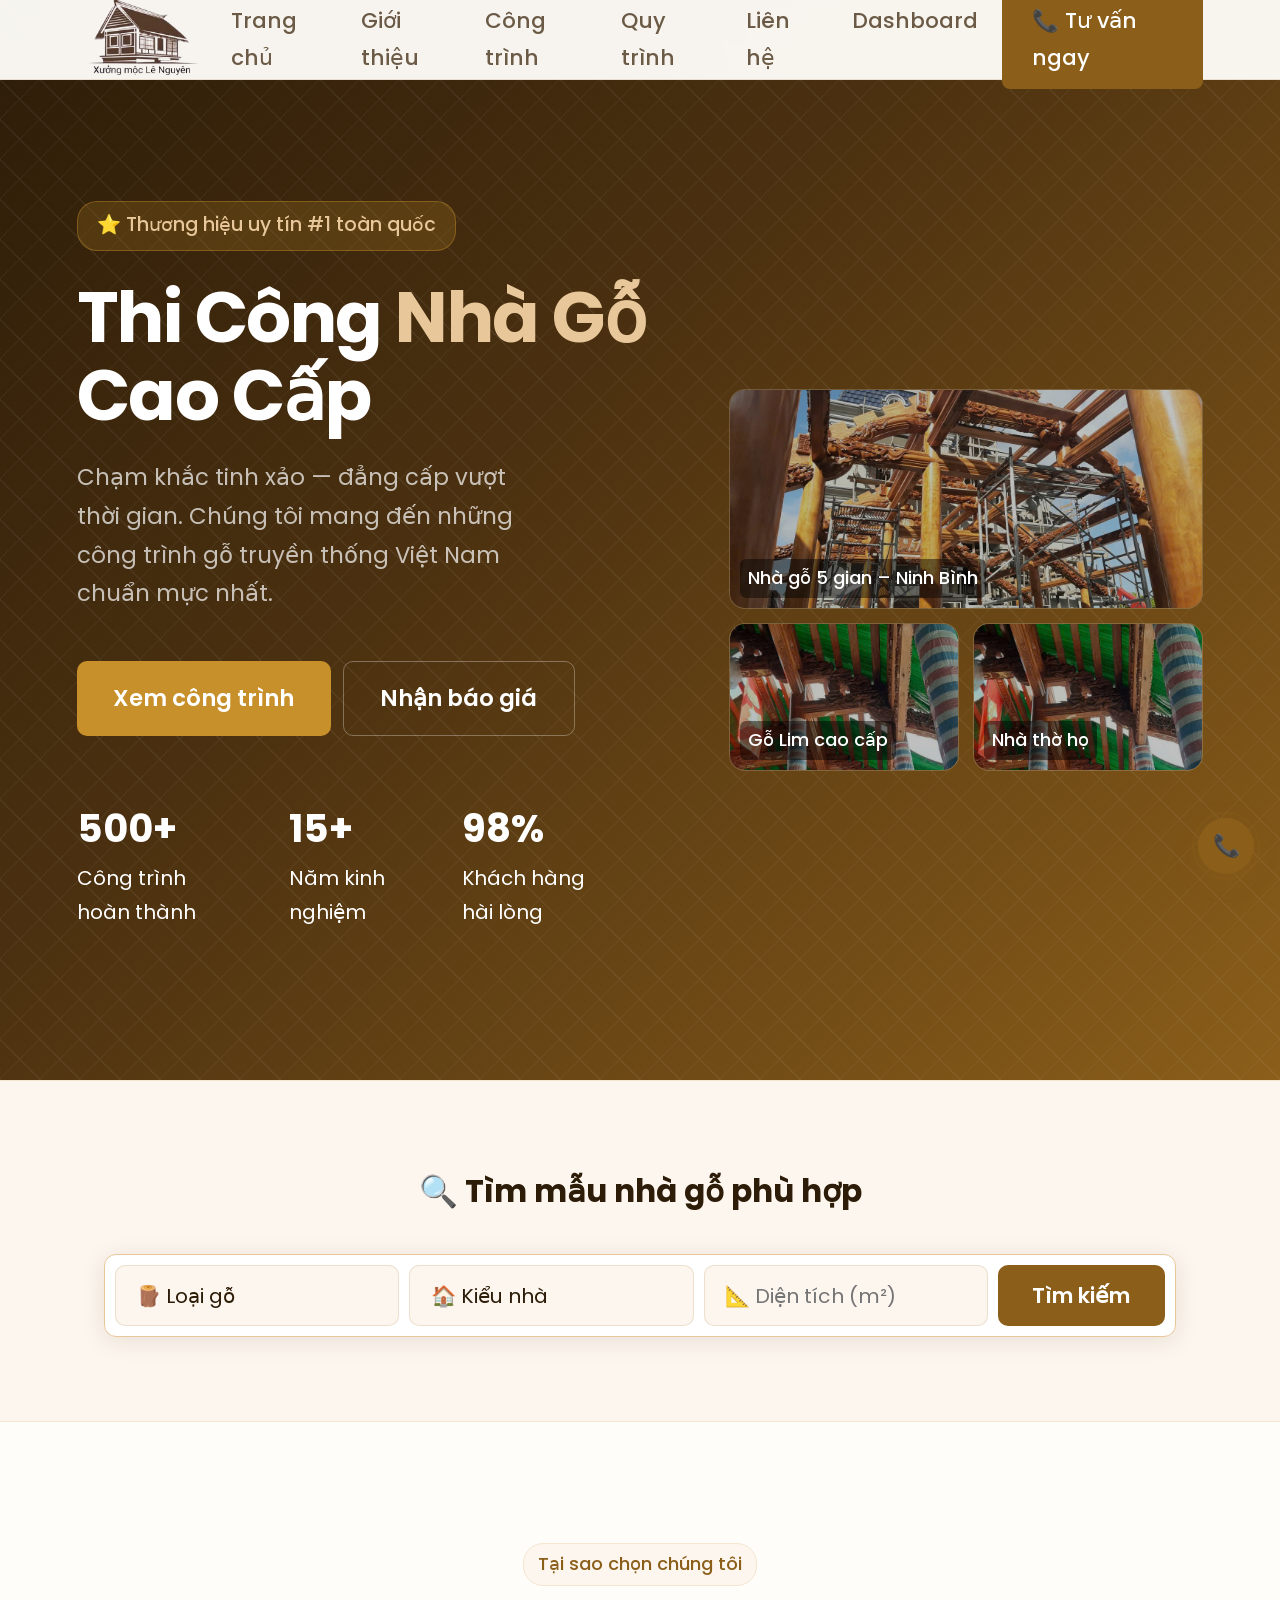
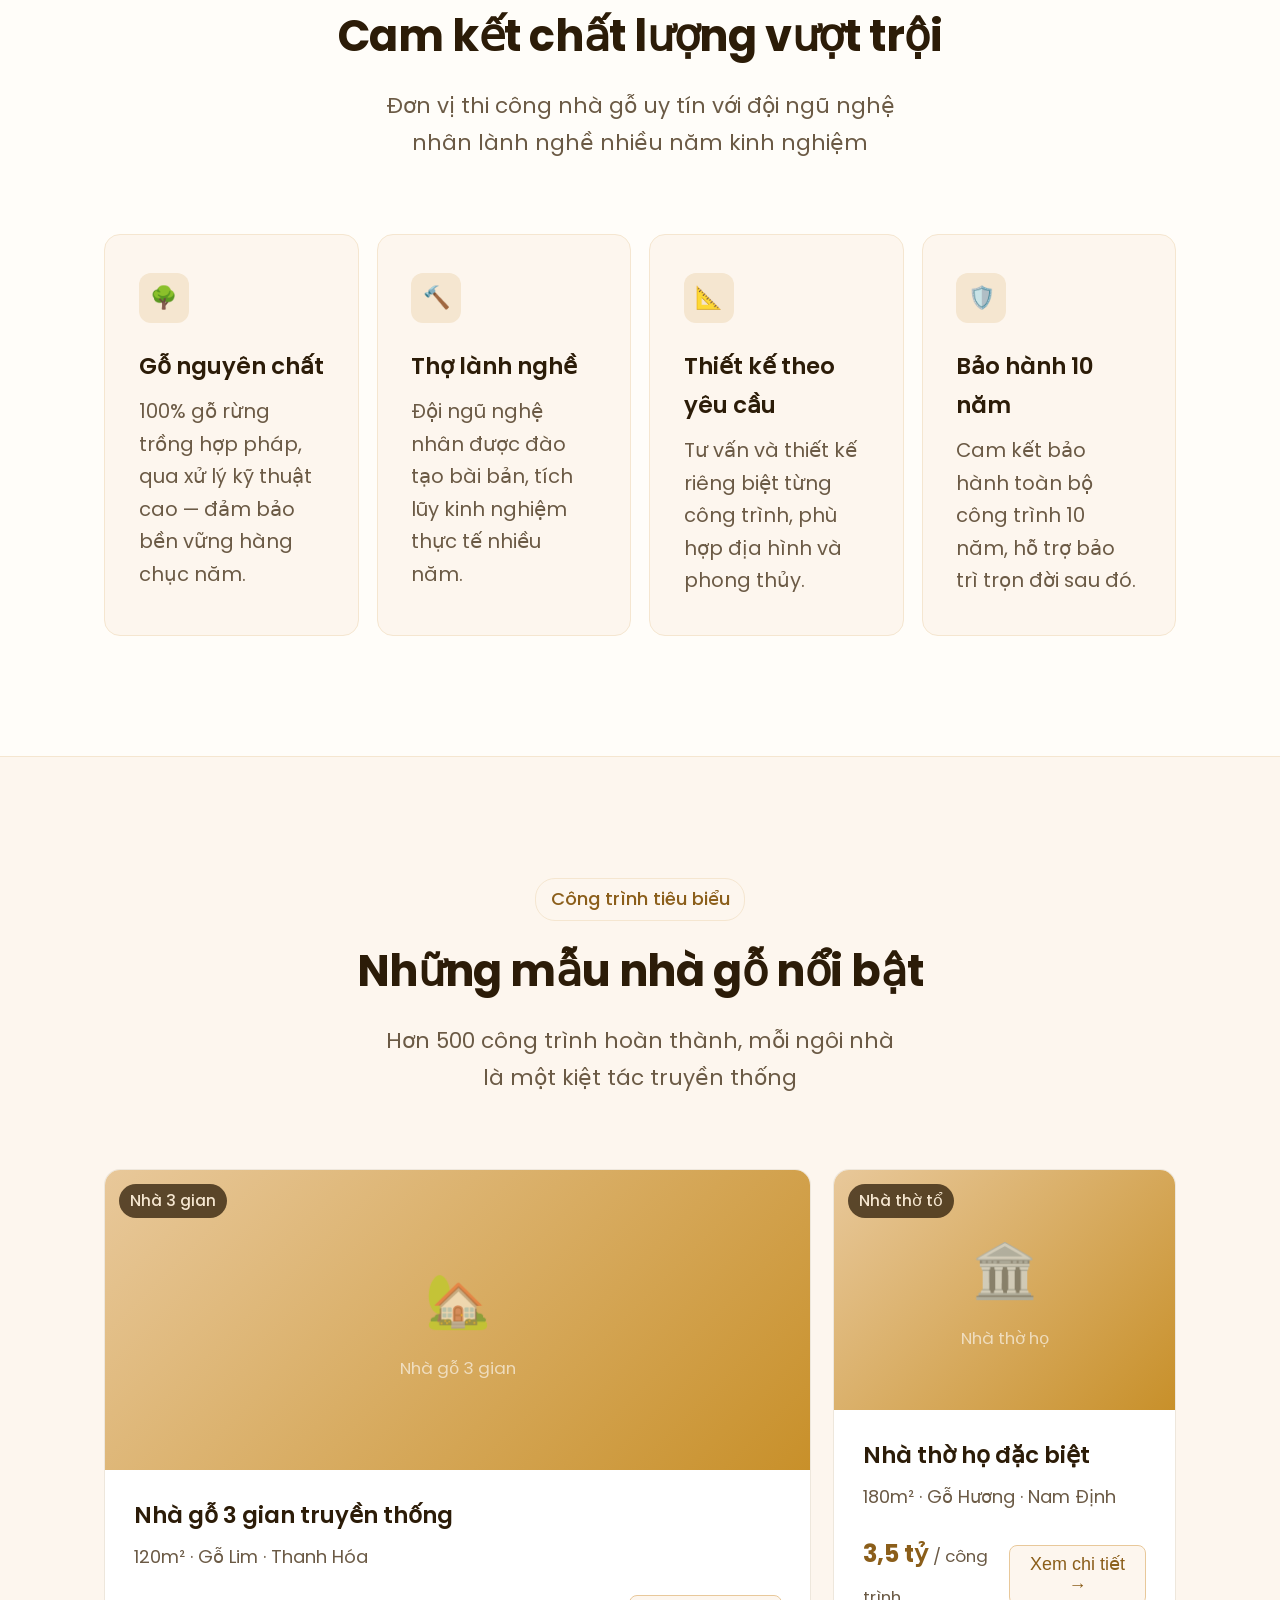
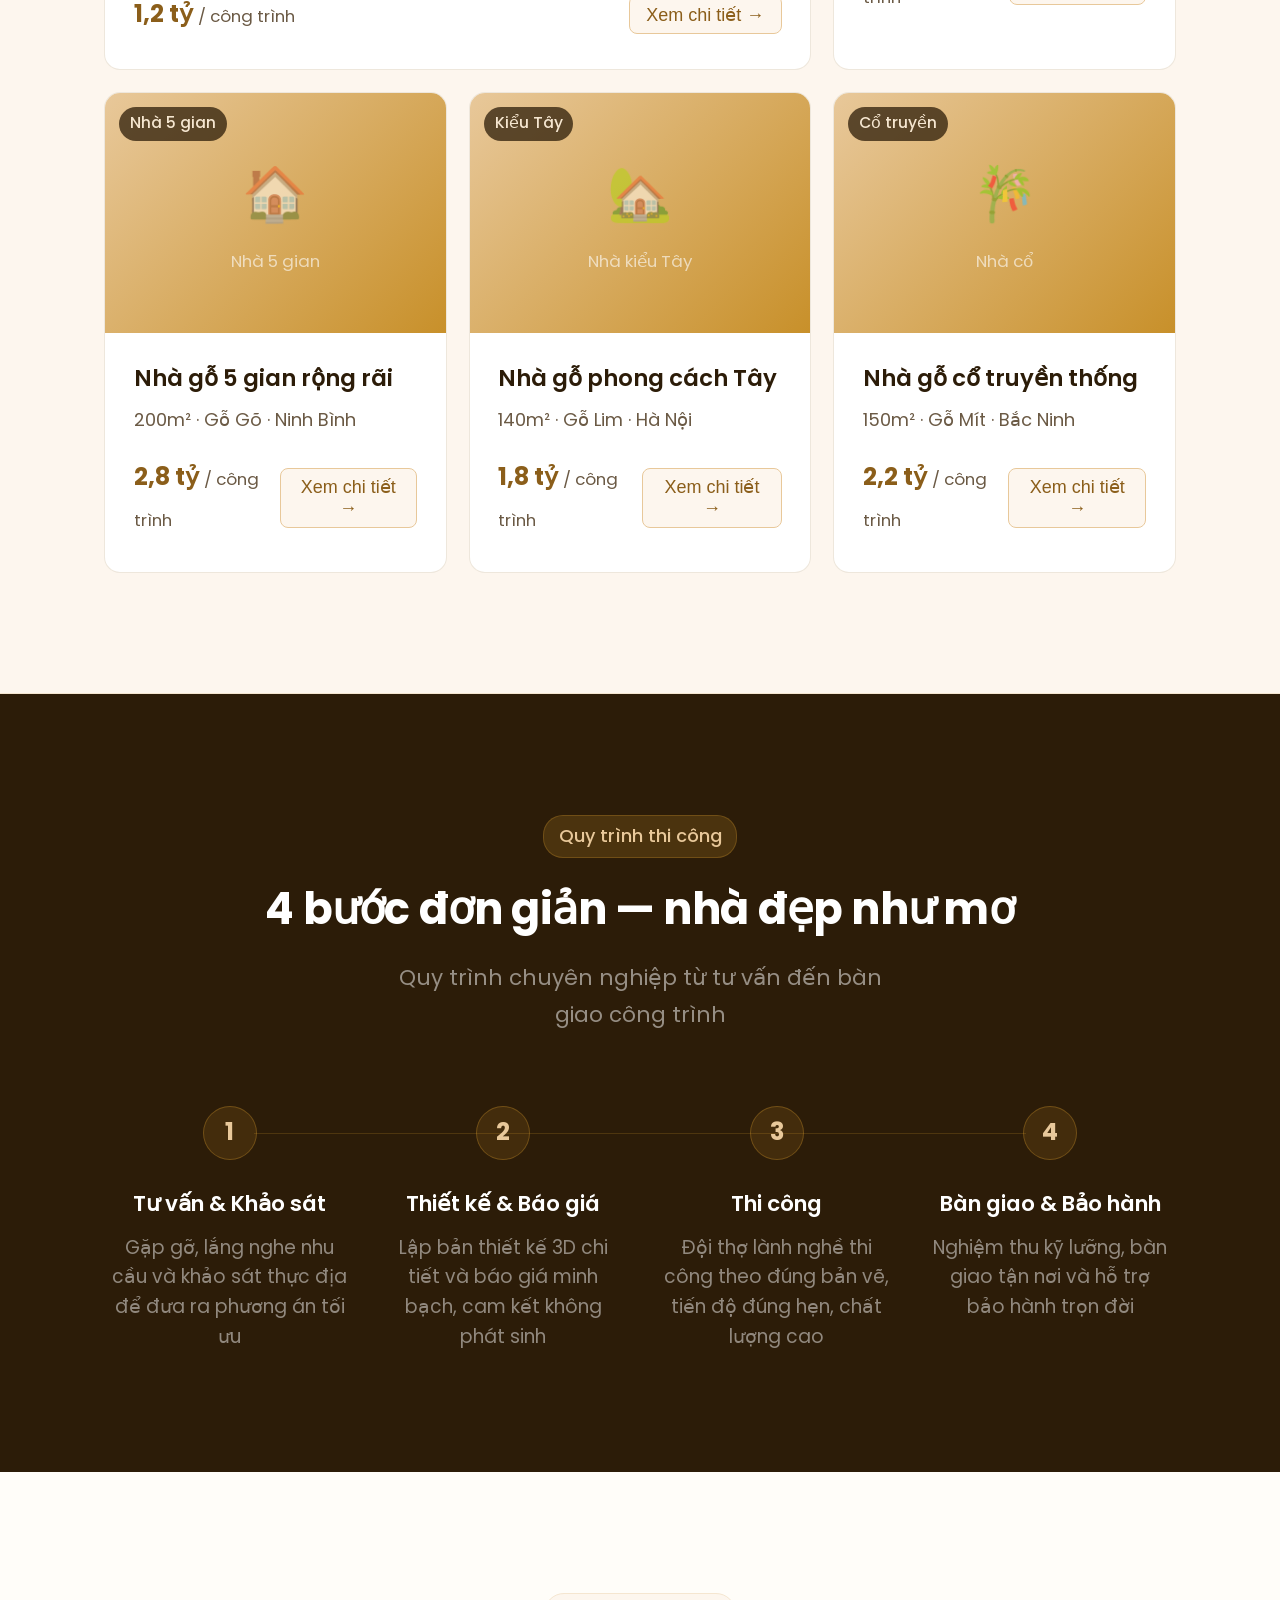
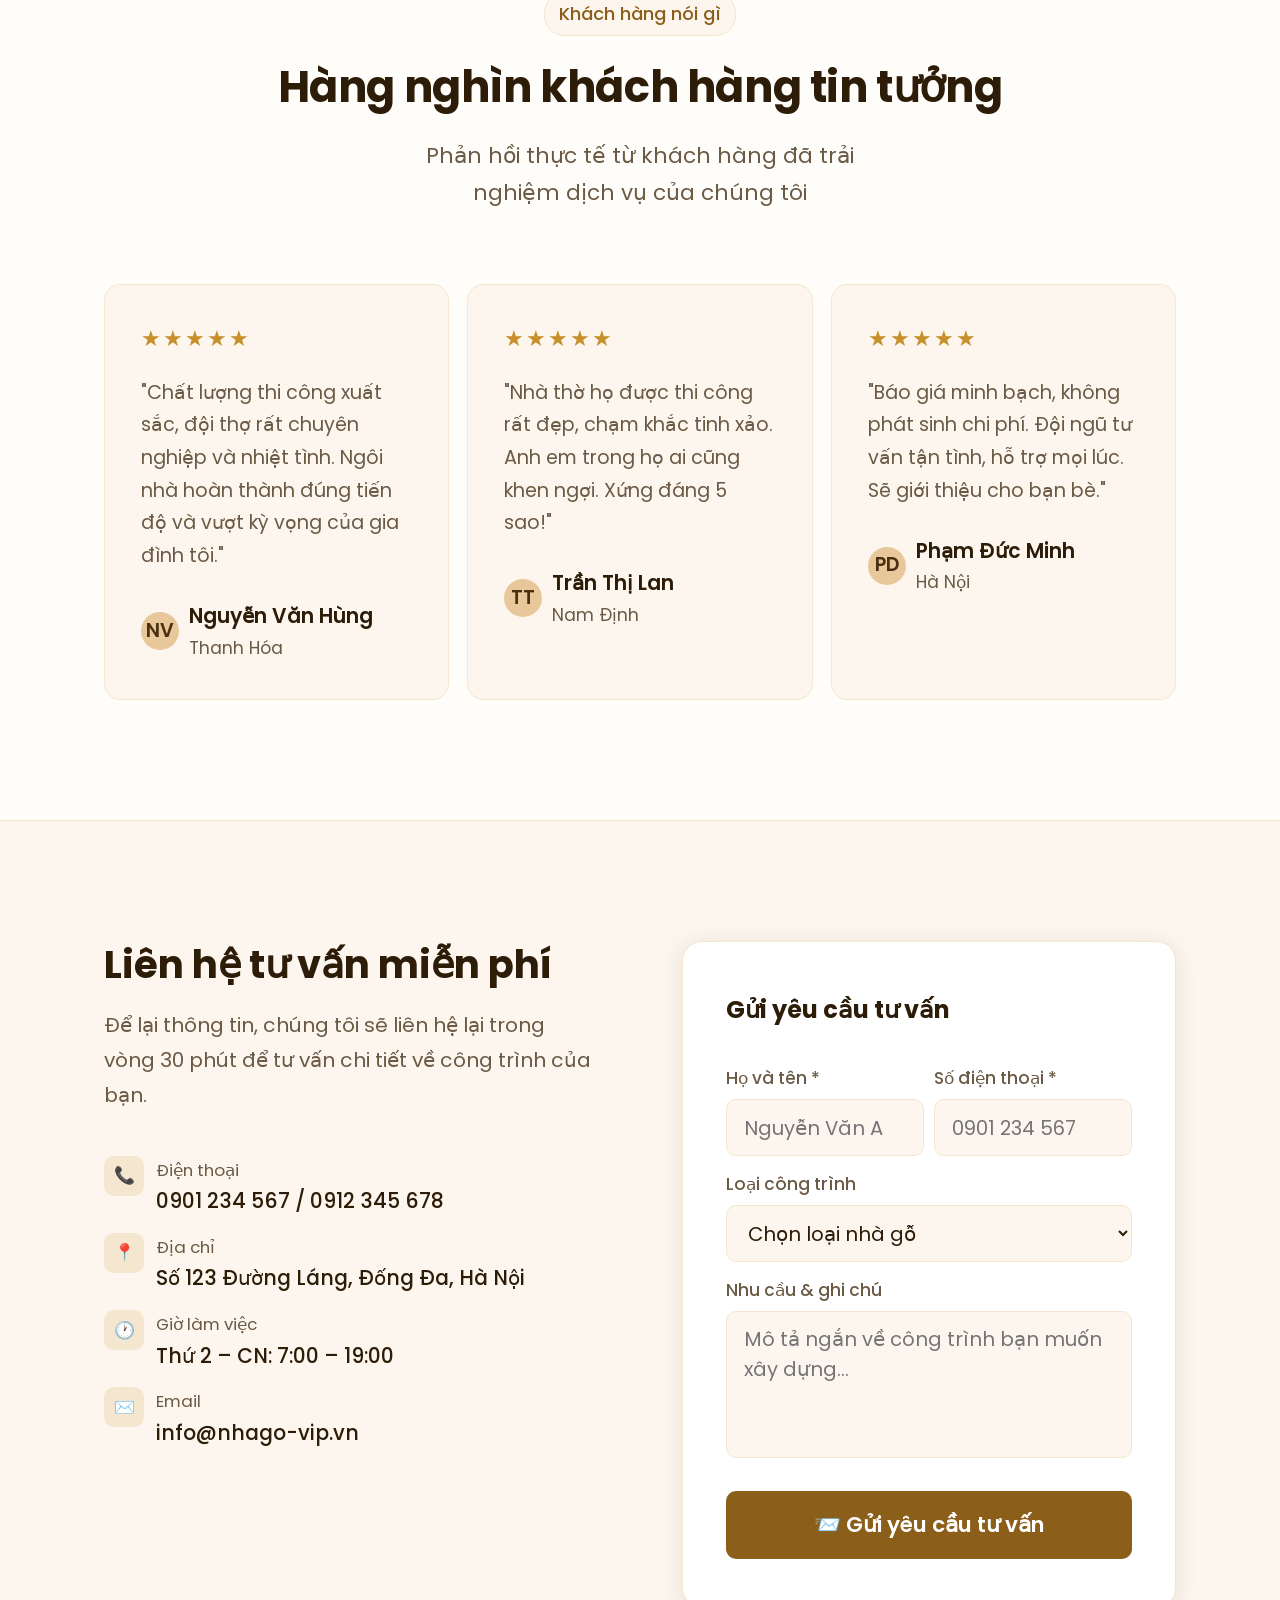
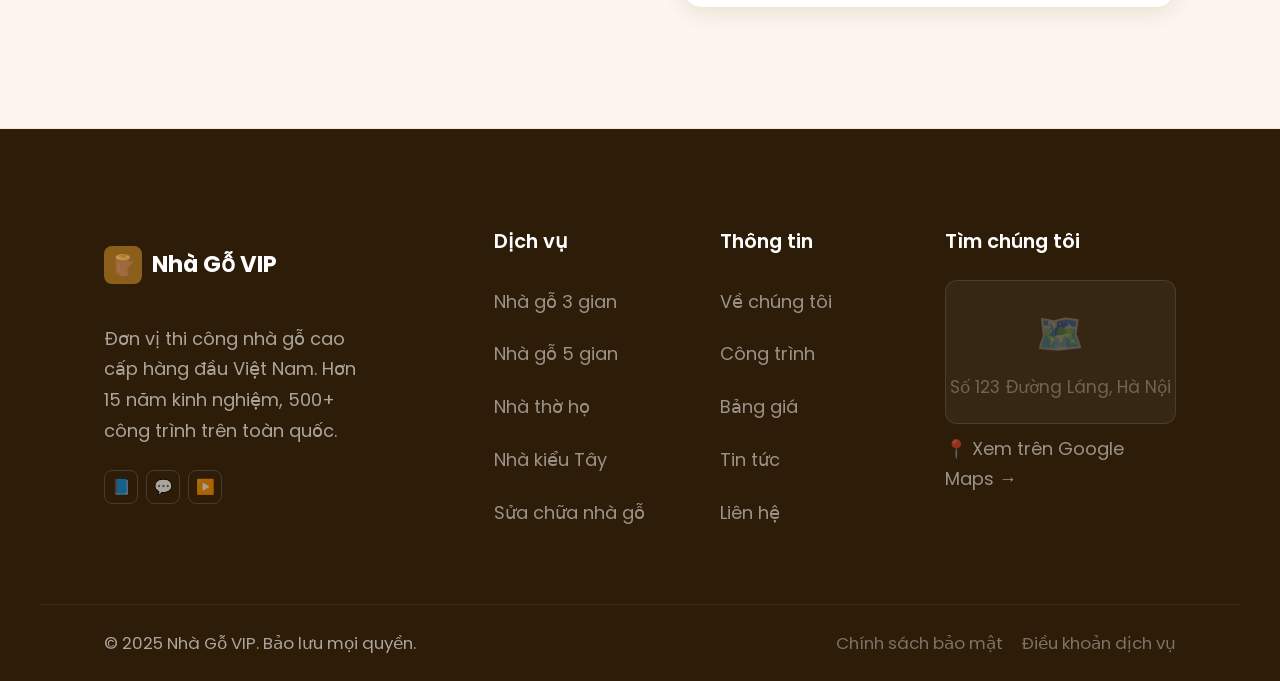
==== commit c9f0edd8: "update code" ====
--- a/index.html
+++ b/index.html
@@ -23,9 +23,11 @@
 
     <nav class="nav-links">
         <a href="index.html">Trang chủ</a>
+        <a href="about.html">Giới thiệu</a>
         <a href="projects.html">Công trình</a>
         <a href="process.html">Quy trình</a>
         <a href="contact.html">Liên hệ</a>
+        <a href="dashboard.html">Dashboard</a>
     </nav>
 
     <a href="tel:0901234567" class="nav-cta">📞 Tư vấn ngay</a>
@@ -394,7 +396,7 @@
             <div class="footer-col">
                 <h4>Thông tin</h4>
                 <ul>
-                    <li><a href="#">Về chúng tôi</a></li>
+                    <li><a href="about.html">Về chúng tôi</a></li>
                     <li><a href="#">Công trình</a></li>
                     <li><a href="#">Bảng giá</a></li>
                     <li><a href="#">Tin tức</a></li>
--- a/style.css
+++ b/style.css
@@ -1011,6 +1011,172 @@
     }
 }
 
+/* ── PAGE HERO ── */
+.page-hero {
+    padding: 10rem 5% 4rem;
+    background: linear-gradient(135deg, #2c1c08 0%, #4a3010 40%, #8b5e1a 100%);
+    text-align: center;
+}
+
+.page-hero-content {
+    max-width: 700px;
+    margin: 0 auto;
+}
+
+.page-hero h1 {
+    font-size: clamp(2rem, 4.5vw, 3.2rem);
+    font-weight: 700;
+    color: #fff;
+    margin-bottom: .6rem;
+    letter-spacing: -.5px;
+}
+
+.page-hero p {
+    font-size: clamp(.9rem, 1.3vw, 1.1rem);
+    color: rgba(255, 255, 255, .6);
+    max-width: 520px;
+    margin: 0 auto;
+}
+
+.page-hero .eyebrow {
+    background: rgba(200, 144, 42, .2);
+    color: var(--c200);
+    border-color: rgba(200, 144, 42, .3);
+    margin-bottom: 1rem;
+}
+
+/* ── ABOUT ── */
+.about-grid {
+    display: grid;
+    grid-template-columns: 1fr 1fr;
+    gap: 3rem;
+    align-items: center;
+}
+
+.about-text h2 {
+    font-size: clamp(1.6rem, 2.8vw, 2.4rem);
+    font-weight: 700;
+    color: var(--c900);
+    margin-bottom: 1rem;
+    line-height: 1.25;
+}
+
+.about-text p {
+    font-size: clamp(.85rem, 1.1vw, 1rem);
+    color: var(--muted);
+    margin-bottom: 1rem;
+    line-height: 1.75;
+}
+
+.about-text .eyebrow {
+    margin-bottom: .8rem;
+}
+
+.about-image {
+    border-radius: var(--r16);
+    overflow: hidden;
+    background: linear-gradient(135deg, var(--c200), var(--c400));
+    height: 360px;
+}
+
+.about-img-placeholder {
+    width: 100%;
+    height: 100%;
+    display: flex;
+    flex-direction: column;
+    align-items: center;
+    justify-content: center;
+    gap: 8px;
+    color: rgba(255, 255, 255, .6);
+    font-size: .8rem;
+}
+
+.about-img-placeholder .ico {
+    font-size: 3rem;
+}
+
+/* ── TEAM ── */
+.team-grid {
+    display: grid;
+    grid-template-columns: repeat(4, 1fr);
+    gap: 18px;
+}
+
+.team-card {
+    text-align: center;
+    padding: 2rem 1.2rem;
+    background: var(--c50);
+    border: 1px solid var(--c100);
+    border-radius: var(--r16);
+    transition: transform .2s, box-shadow .2s;
+}
+
+.team-card:hover {
+    transform: translateY(-3px);
+    box-shadow: var(--shadow);
+}
+
+.team-avatar {
+    width: 64px;
+    height: 64px;
+    border-radius: 50%;
+    background: var(--c200);
+    display: flex;
+    align-items: center;
+    justify-content: center;
+    margin: 0 auto 1rem;
+    font-size: 1.1rem;
+    font-weight: 700;
+    color: var(--c800);
+}
+
+.team-card h3 {
+    font-size: clamp(.9rem, 1.1vw, 1.05rem);
+    font-weight: 600;
+    color: var(--c900);
+    margin-bottom: .2rem;
+}
+
+.team-role {
+    font-size: .72rem;
+    color: var(--c400);
+    font-weight: 500;
+    margin-bottom: .6rem;
+}
+
+.team-card p {
+    font-size: clamp(.78rem, .95vw, .88rem);
+    color: var(--muted);
+    line-height: 1.65;
+}
+
+/* ── STATS ── */
+.stats-grid {
+    display: grid;
+    grid-template-columns: repeat(4, 1fr);
+    gap: 18px;
+    text-align: center;
+}
+
+.stat-card {
+    padding: 2rem 1rem;
+    background: #fff;
+    border: 1px solid var(--c100);
+    border-radius: var(--r16);
+}
+
+.stat-num {
+    font-size: clamp(2rem, 3.5vw, 2.8rem);
+    font-weight: 700;
+    color: var(--c600);
+    margin-bottom: .3rem;
+}
+
+.stat-lbl {
+    font-size: clamp(.78rem, .95vw, .9rem);
+    color: var(--muted);
+}
+
 /* ── RESPONSIVE ── */
 @media (max-width: 1024px) {
     .project-grid {
@@ -1048,6 +1214,18 @@
     .footer-top {
         grid-template-columns: 1fr 1fr;
     }
+
+    .about-grid {
+        grid-template-columns: 1fr;
+    }
+
+    .team-grid {
+        grid-template-columns: 1fr 1fr;
+    }
+
+    .stats-grid {
+        grid-template-columns: 1fr 1fr;
+    }
 }
 
 @media (max-width: 768px) {
@@ -1082,6 +1260,11 @@
 
     .section-header h2 {
         font-size: clamp(1.5rem, 6.5vw, 2rem);
+    }
+
+    .team-grid,
+    .stats-grid {
+        grid-template-columns: 1fr;
     }
 }
 
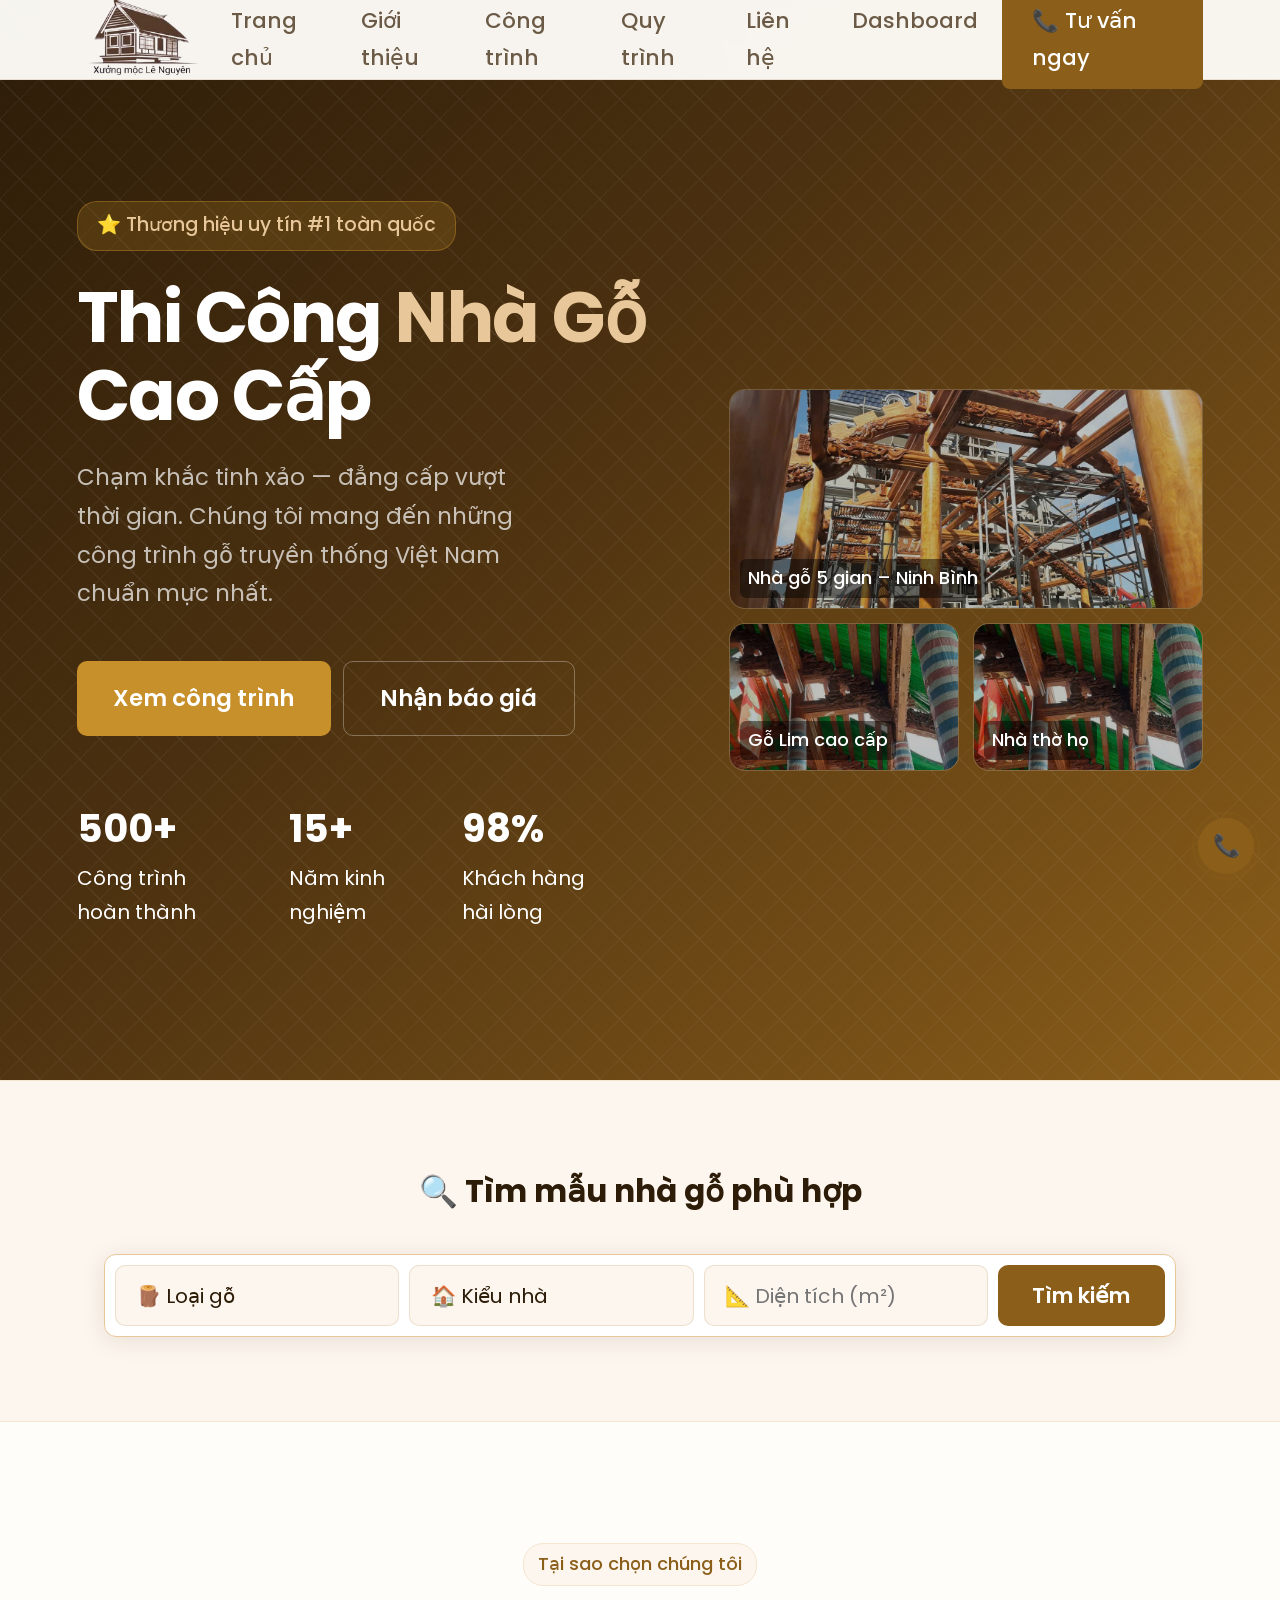
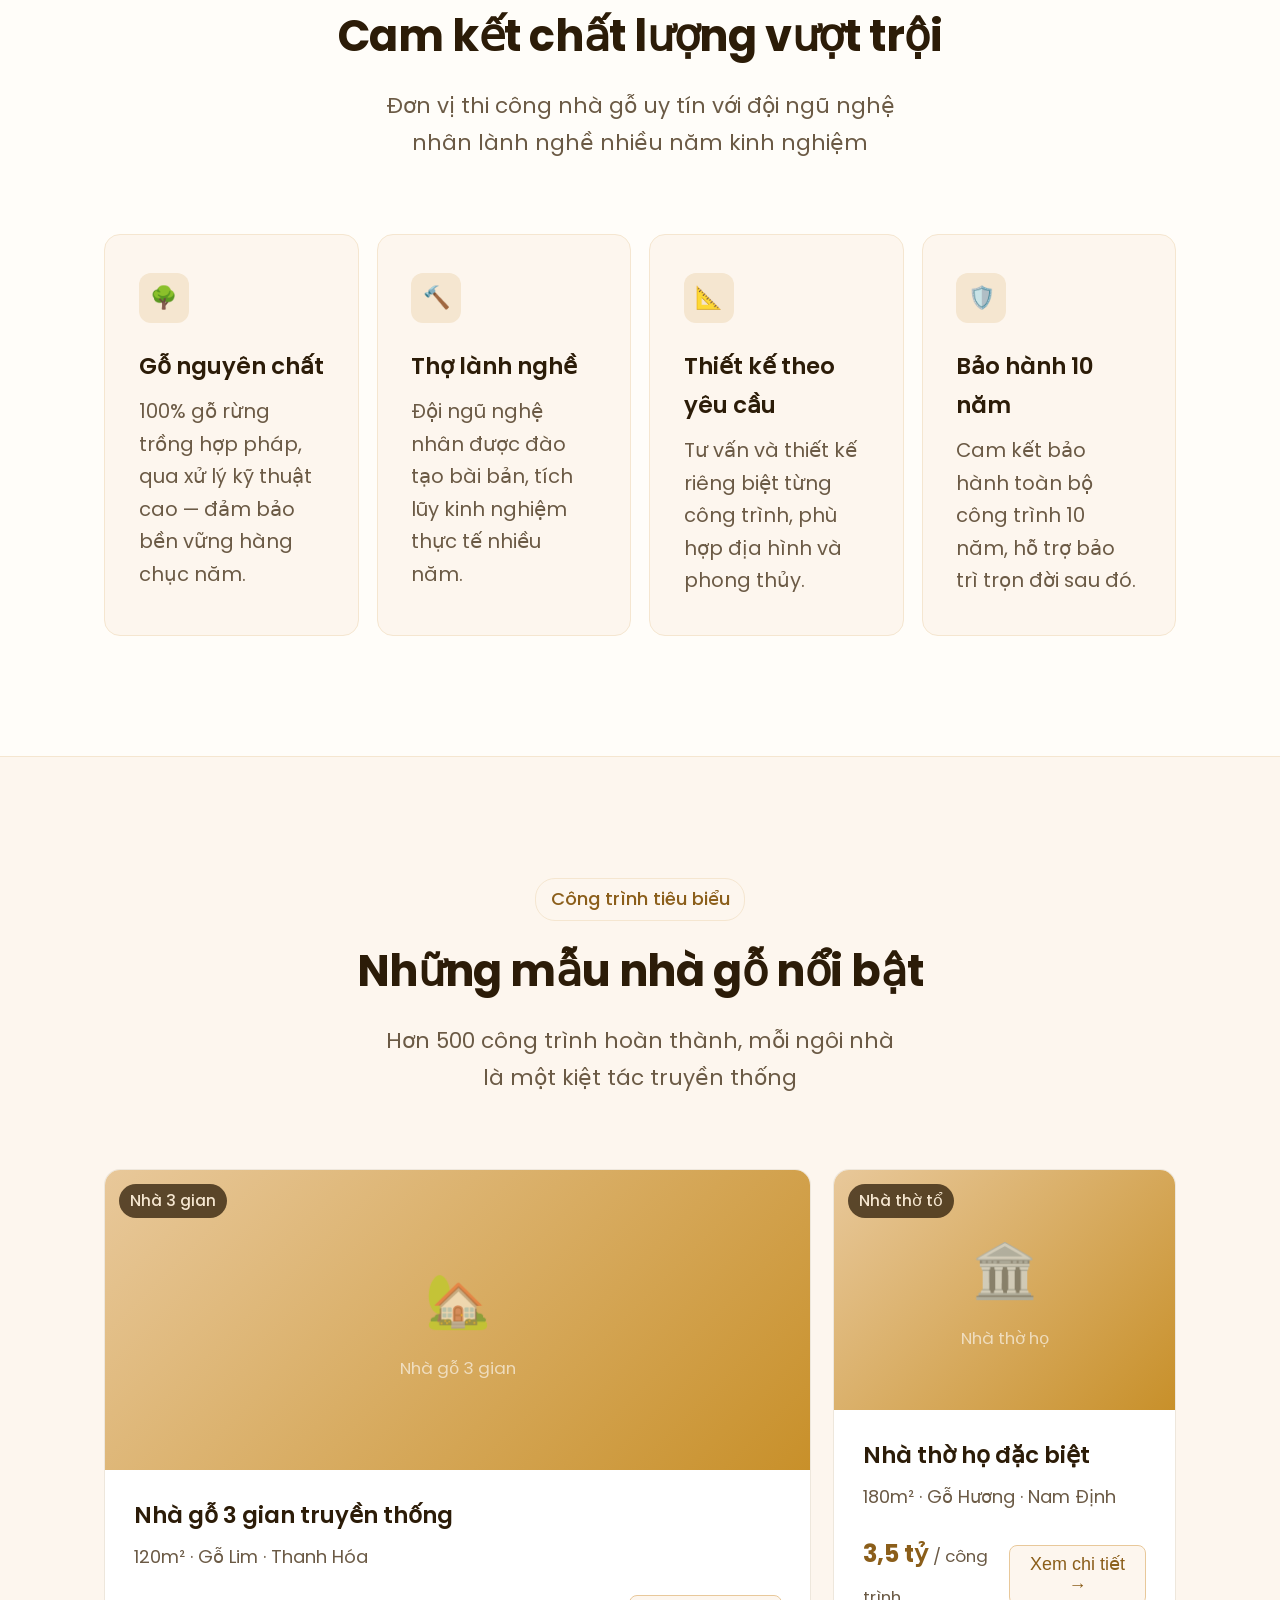
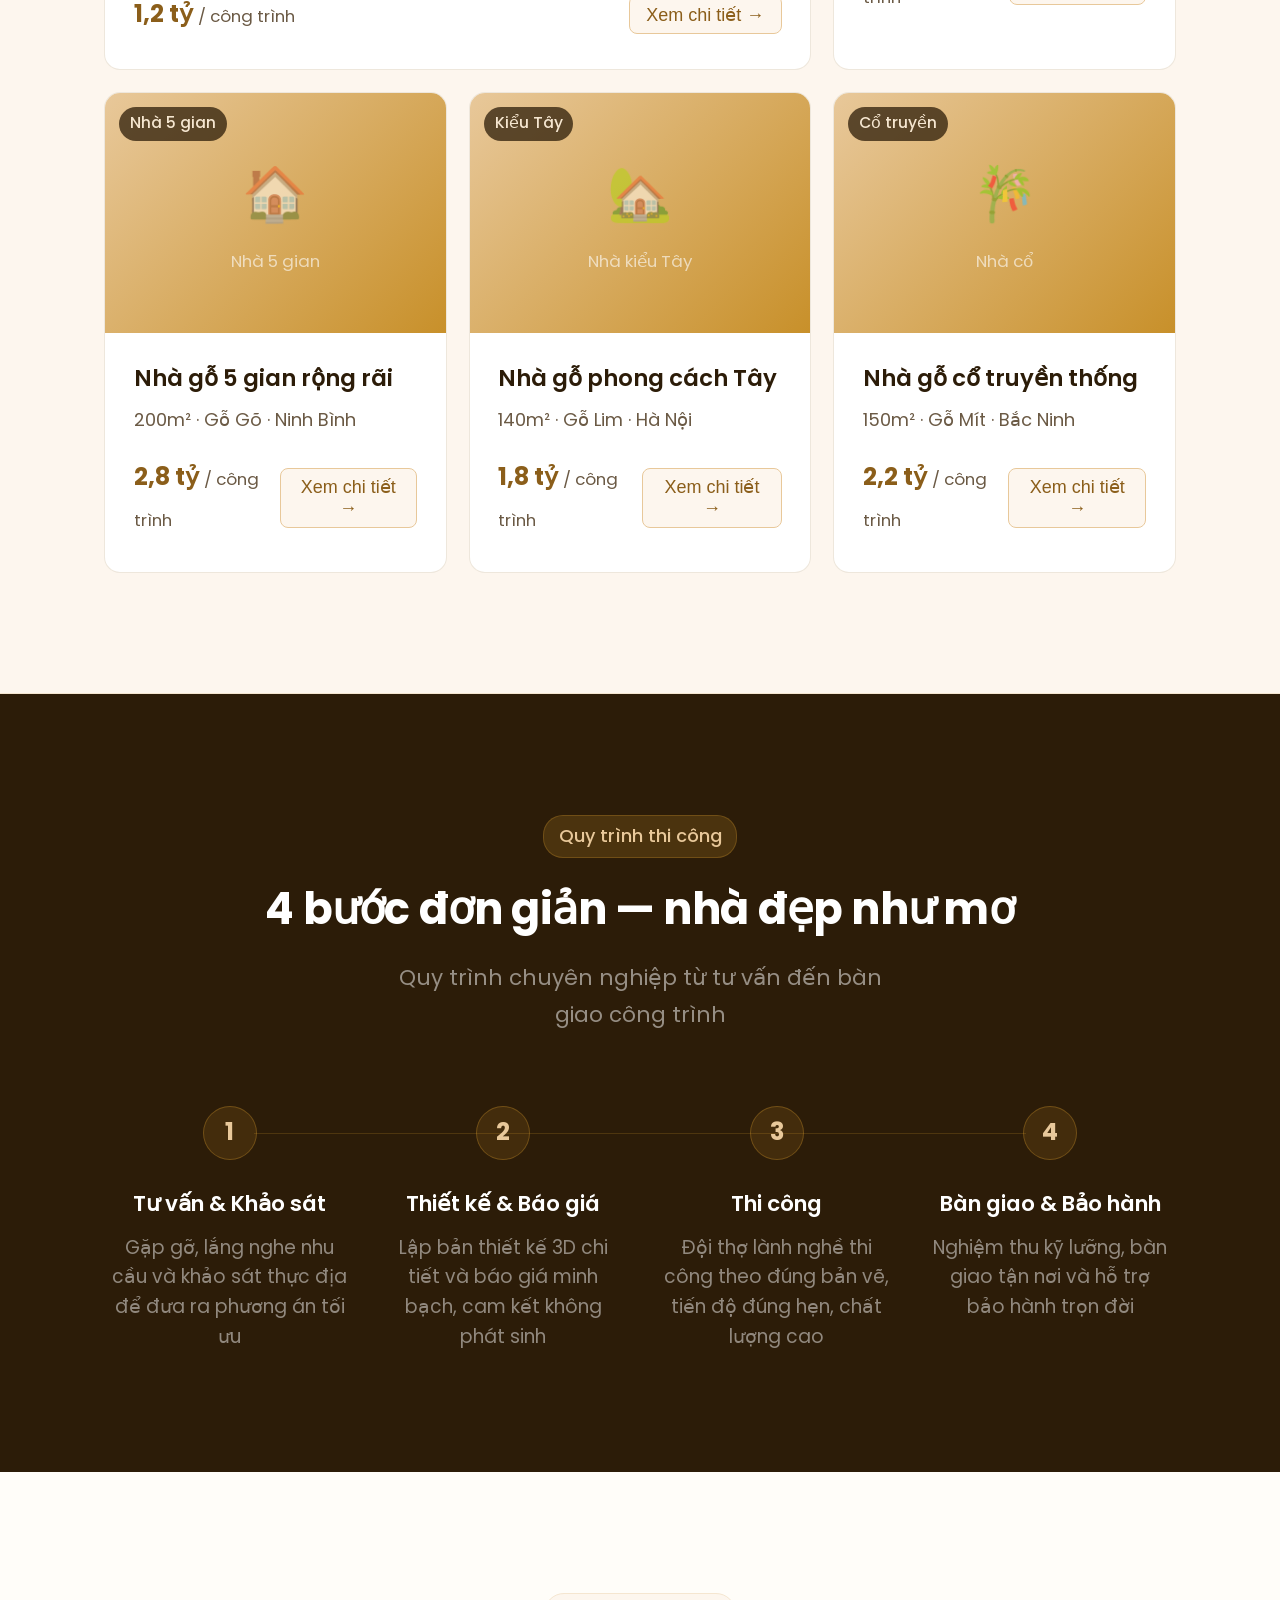
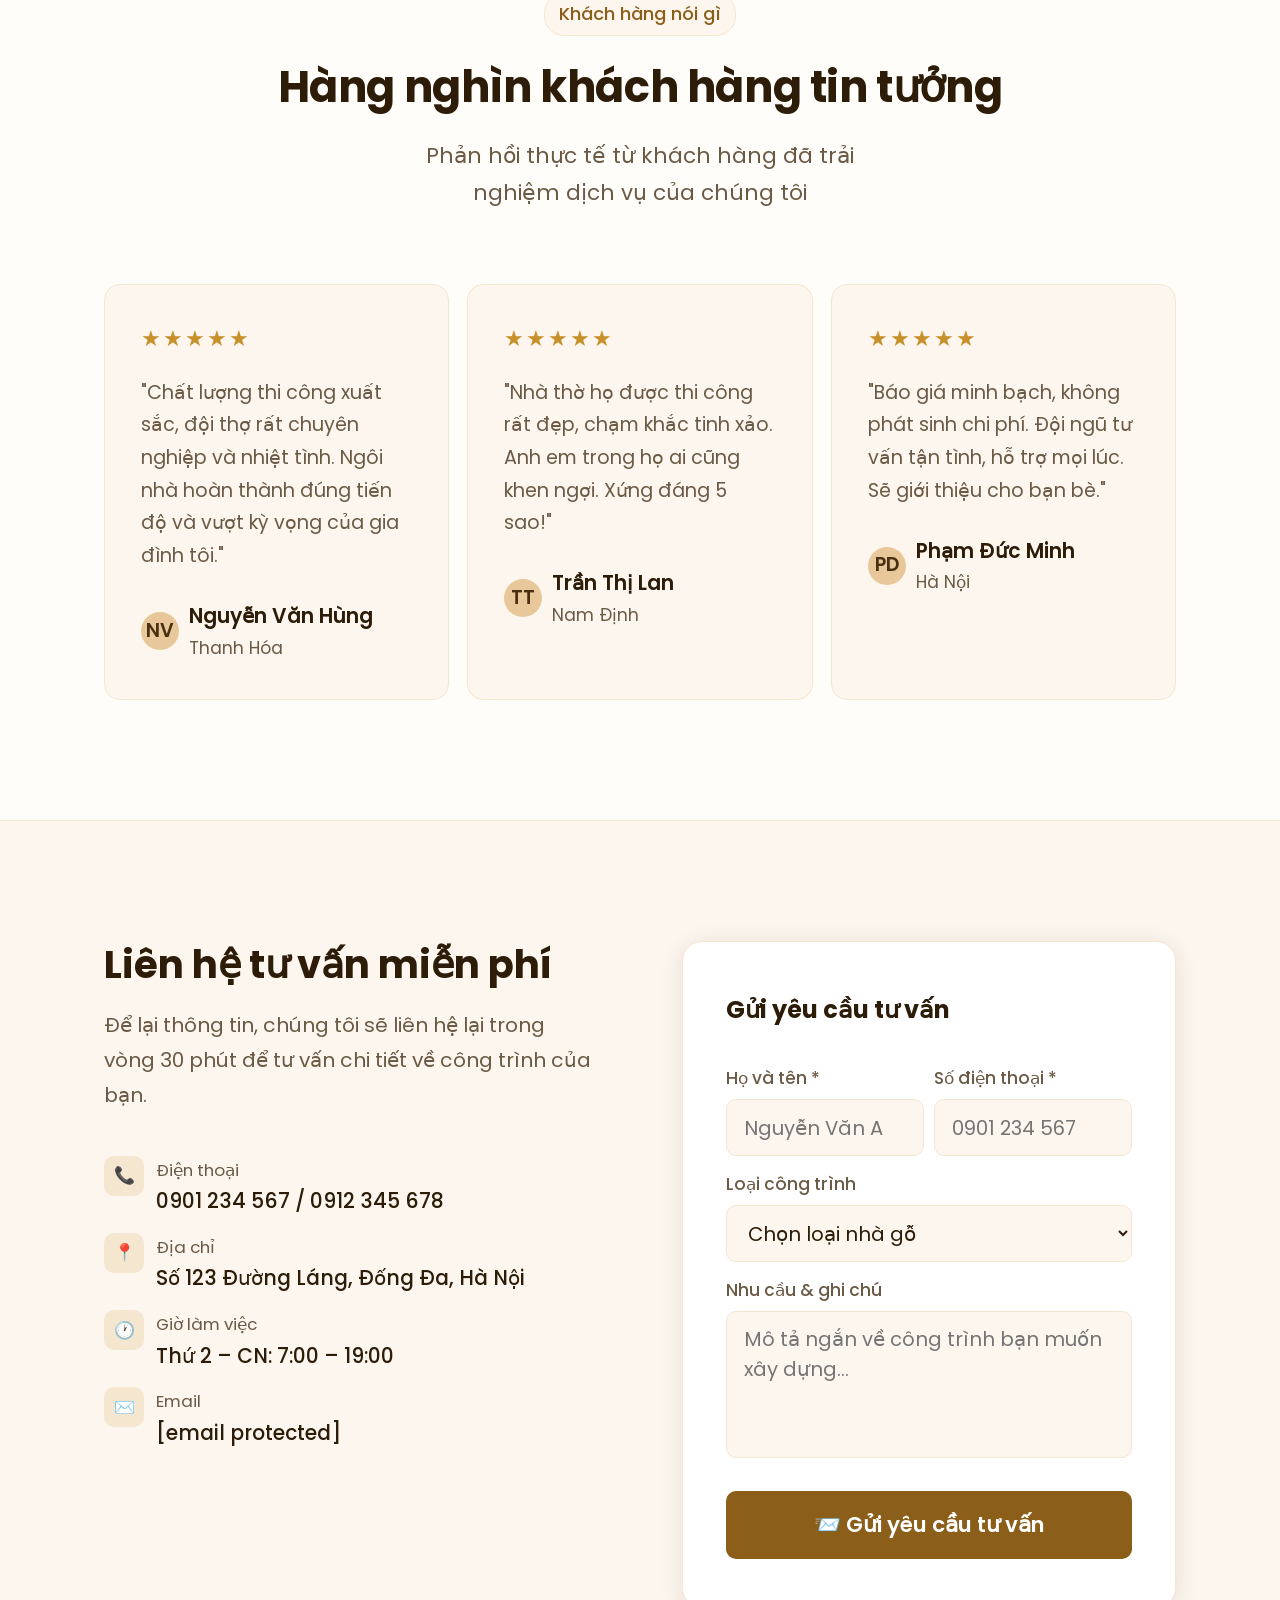
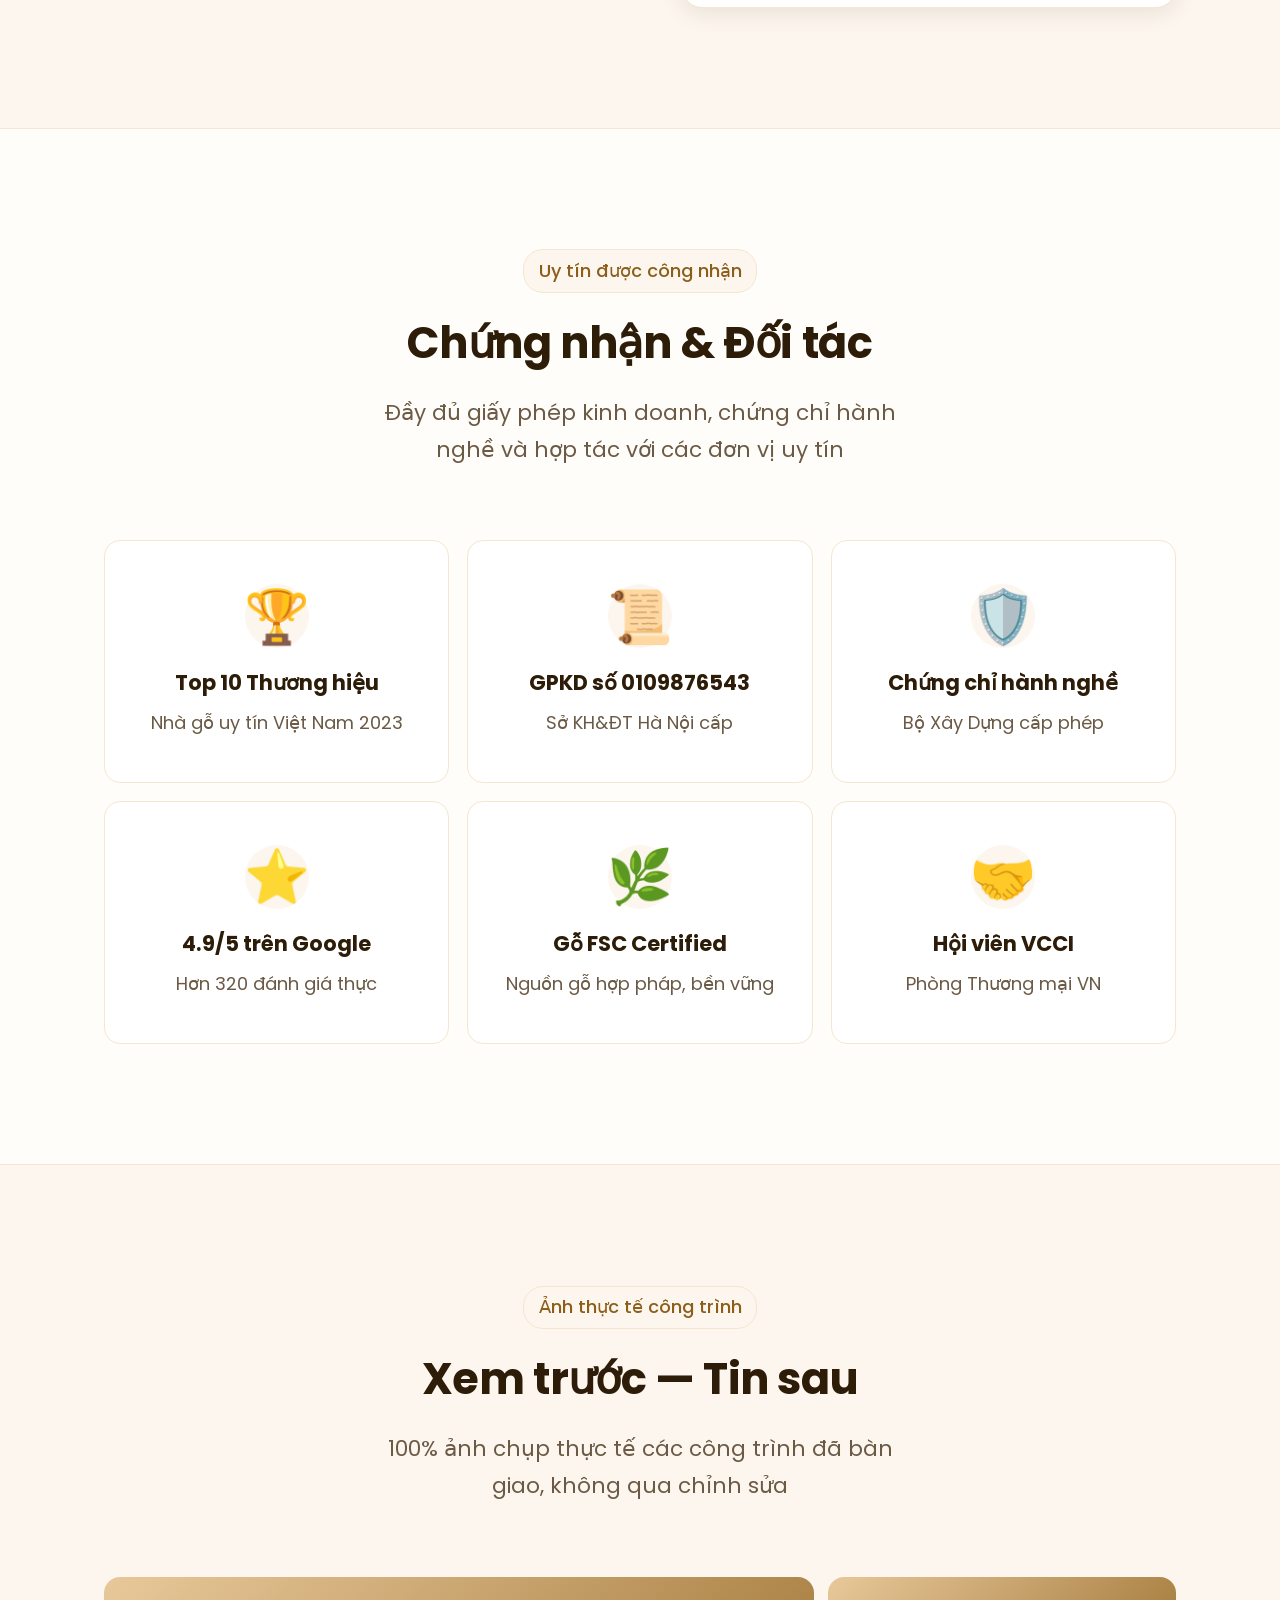
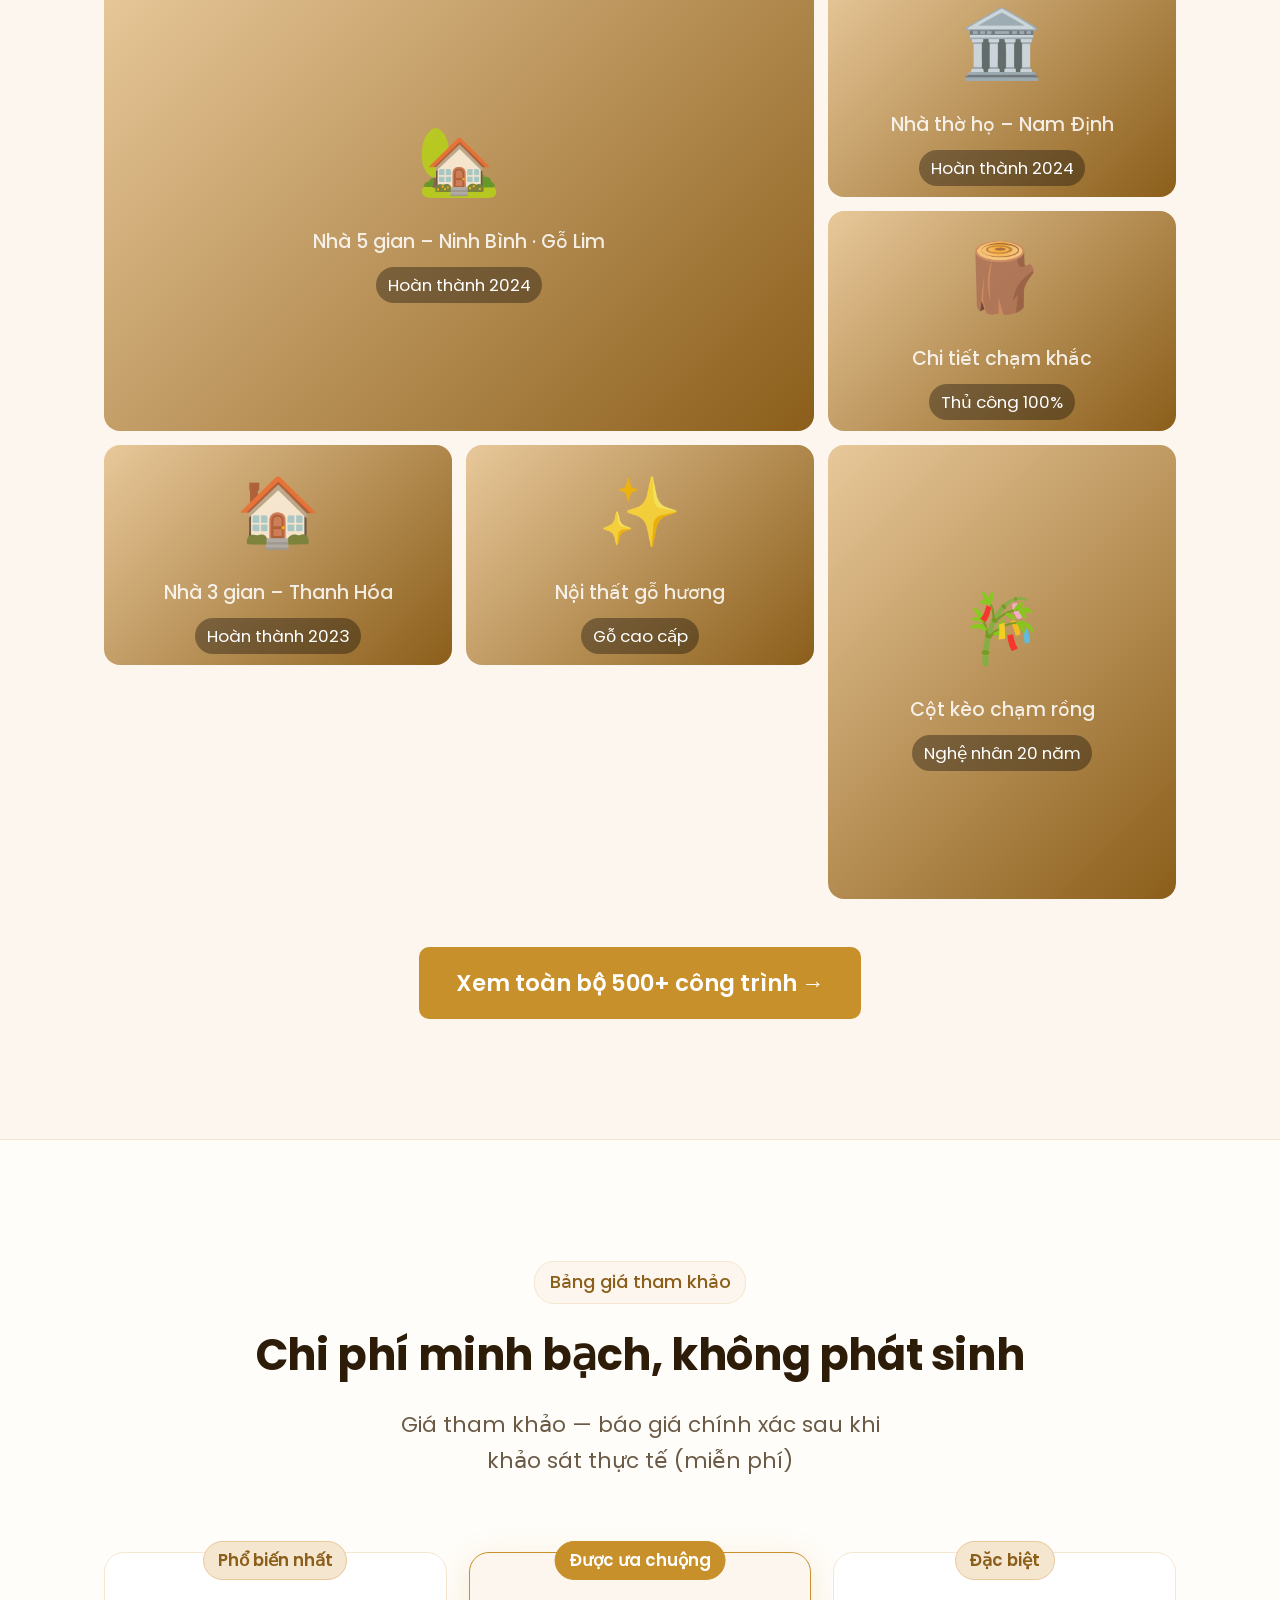
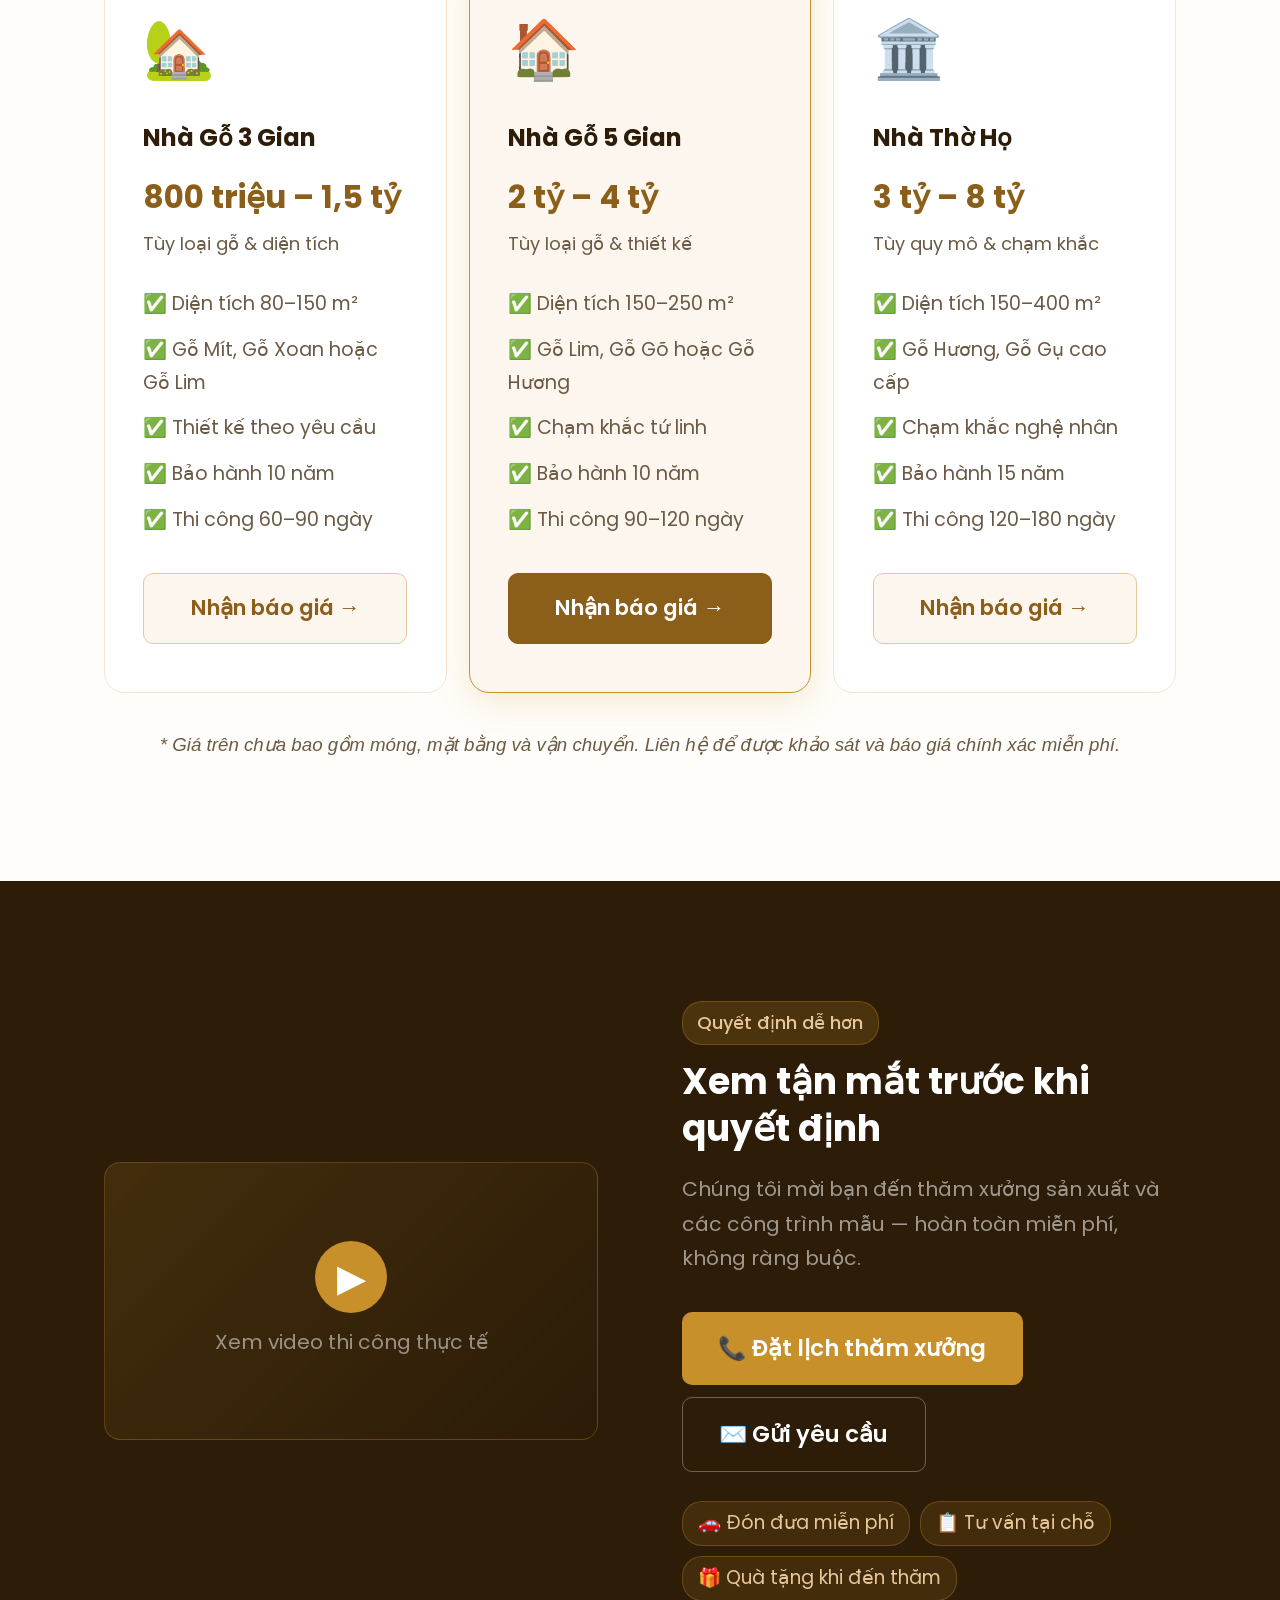
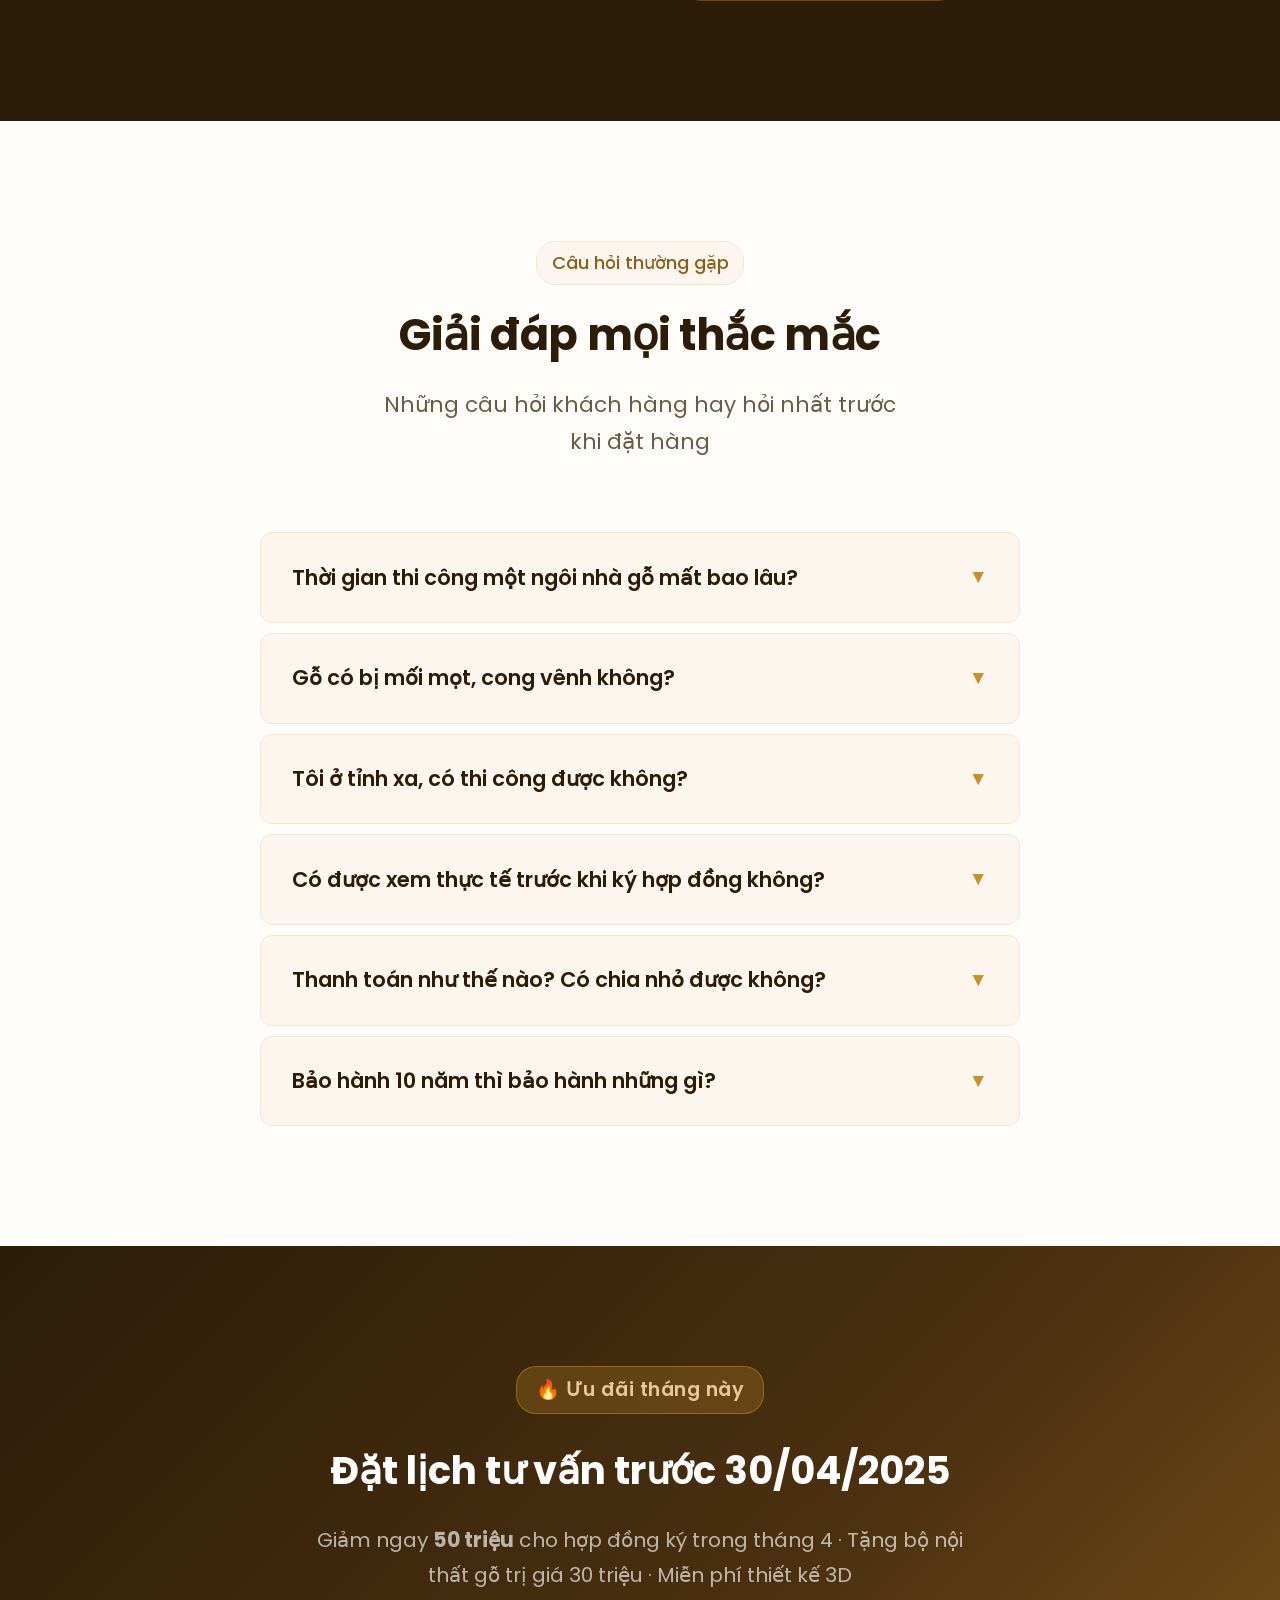
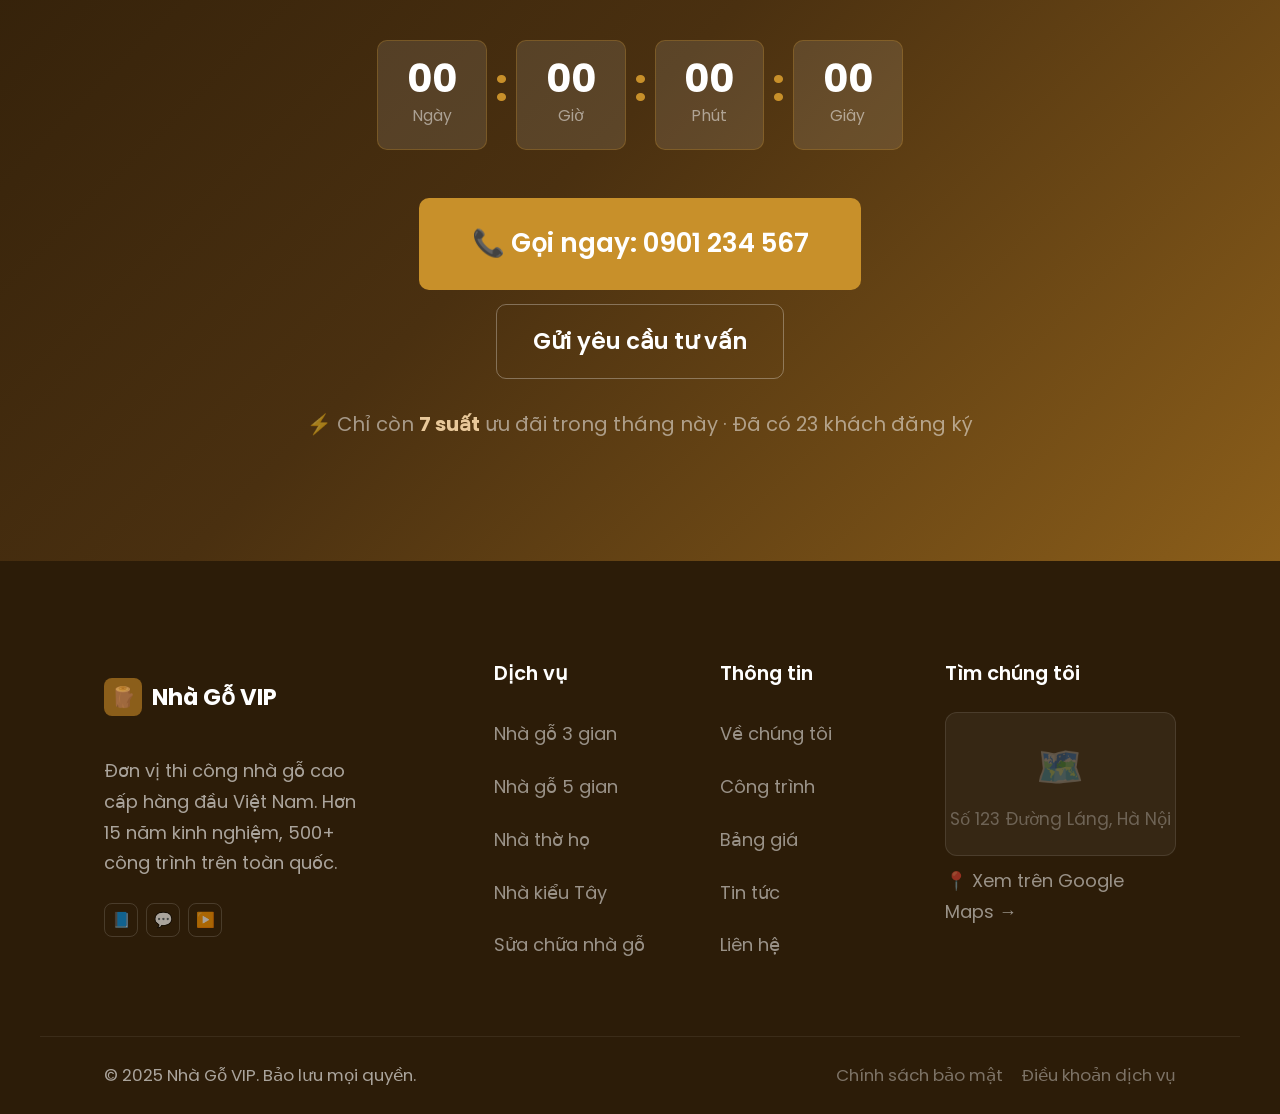
==== commit 5f6aa625: "sửa giao diện trang chủ" ====
--- a/index.html
+++ b/index.html
@@ -8,6 +8,7 @@
     <link href="https://fonts.googleapis.com/css2?family=Poppins:wght@400;500;600;700&display=swap" rel="stylesheet">
     <link rel="stylesheet" href="/style.css">
     <link rel="stylesheet" href="/script.js">
+    <link rel="icon" type="image/png" href="/image/logo.png" style="height: 20px; width: 20px;" >
     <style>
 
     </style>
@@ -335,7 +336,7 @@
                         <div class="info-ico">✉️</div>
                         <div>
                             <div class="info-lbl">Email</div>
-                            <div class="info-val">info@nhago-vip.vn</div>
+                            <div class="info-val"><a href="/cdn-cgi/l/email-protection" class="__cf_email__" data-cfemail="b1d8dfd7def1dfd9d0d6de9cc7d8c19fc7df">[email&#160;protected]</a></div>
                         </div>
                     </div>
                 </div>
@@ -367,6 +368,244 @@
         </div>
     </div>
 
+    <!-- CERTIFICATES / PARTNERS -->
+    <section class="section">
+        <div class="section-header">
+            <div class="eyebrow">Uy tín được công nhận</div>
+            <h2>Chứng nhận & Đối tác</h2>
+            <p>Đầy đủ giấy phép kinh doanh, chứng chỉ hành nghề và hợp tác với các đơn vị uy tín</p>
+        </div>
+        <div class="cert-grid">
+            <div class="cert-card">
+                <div class="cert-icon">🏆</div>
+                <div class="cert-title">Top 10 Thương hiệu</div>
+                <div class="cert-sub">Nhà gỗ uy tín Việt Nam 2023</div>
+            </div>
+            <div class="cert-card">
+                <div class="cert-icon">📜</div>
+                <div class="cert-title">GPKD số 0109876543</div>
+                <div class="cert-sub">Sở KH&ĐT Hà Nội cấp</div>
+            </div>
+            <div class="cert-card">
+                <div class="cert-icon">🛡️</div>
+                <div class="cert-title">Chứng chỉ hành nghề</div>
+                <div class="cert-sub">Bộ Xây Dựng cấp phép</div>
+            </div>
+            <div class="cert-card">
+                <div class="cert-icon">⭐</div>
+                <div class="cert-title">4.9/5 trên Google</div>
+                <div class="cert-sub">Hơn 320 đánh giá thực</div>
+            </div>
+            <div class="cert-card">
+                <div class="cert-icon">🌿</div>
+                <div class="cert-title">Gỗ FSC Certified</div>
+                <div class="cert-sub">Nguồn gỗ hợp pháp, bền vững</div>
+            </div>
+            <div class="cert-card">
+                <div class="cert-icon">🤝</div>
+                <div class="cert-title">Hội viên VCCI</div>
+                <div class="cert-sub">Phòng Thương mại VN</div>
+            </div>
+        </div>
+    </section>
+
+    <!-- GALLERY -->
+    <div class="section-bg">
+        <section class="section" id="gallery">
+            <div class="section-header">
+                <div class="eyebrow">Ảnh thực tế công trình</div>
+                <h2>Xem trước — Tin sau</h2>
+                <p>100% ảnh chụp thực tế các công trình đã bàn giao, không qua chỉnh sửa</p>
+            </div>
+            <div class="gallery-grid">
+                <div class="gallery-item gi-large">
+                    <div class="gallery-placeholder">
+                        <span class="g-ico">🏡</span>
+                        <span class="g-lbl">Nhà 5 gian – Ninh Bình · Gỗ Lim</span>
+                        <span class="g-badge">Hoàn thành 2024</span>
+                    </div>
+                </div>
+                <div class="gallery-item">
+                    <div class="gallery-placeholder">
+                        <span class="g-ico">🏛️</span>
+                        <span class="g-lbl">Nhà thờ họ – Nam Định</span>
+                        <span class="g-badge">Hoàn thành 2024</span>
+                    </div>
+                </div>
+                <div class="gallery-item">
+                    <div class="gallery-placeholder">
+                        <span class="g-ico">🪵</span>
+                        <span class="g-lbl">Chi tiết chạm khắc</span>
+                        <span class="g-badge">Thủ công 100%</span>
+                    </div>
+                </div>
+                <div class="gallery-item">
+                    <div class="gallery-placeholder">
+                        <span class="g-ico">🏠</span>
+                        <span class="g-lbl">Nhà 3 gian – Thanh Hóa</span>
+                        <span class="g-badge">Hoàn thành 2023</span>
+                    </div>
+                </div>
+                <div class="gallery-item">
+                    <div class="gallery-placeholder">
+                        <span class="g-ico">✨</span>
+                        <span class="g-lbl">Nội thất gỗ hương</span>
+                        <span class="g-badge">Gỗ cao cấp</span>
+                    </div>
+                </div>
+                <div class="gallery-item gi-tall">
+                    <div class="gallery-placeholder">
+                        <span class="g-ico">🎋</span>
+                        <span class="g-lbl">Cột kèo chạm rồng</span>
+                        <span class="g-badge">Nghệ nhân 20 năm</span>
+                    </div>
+                </div>
+            </div>
+            <div style="text-align:center;margin-top:2rem">
+                <a href="projects.html" class="btn btn-gold">Xem toàn bộ 500+ công trình →</a>
+            </div>
+        </section>
+    </div>
+
+    <!-- PRICING -->
+    <section class="section" id="pricing">
+        <div class="section-header">
+            <div class="eyebrow">Bảng giá tham khảo</div>
+            <h2>Chi phí minh bạch, không phát sinh</h2>
+            <p>Giá tham khảo — báo giá chính xác sau khi khảo sát thực tế (miễn phí)</p>
+        </div>
+        <div class="pricing-grid">
+            <div class="pricing-card">
+                <div class="pricing-tag">Phổ biến nhất</div>
+                <div class="pricing-icon">🏡</div>
+                <h3>Nhà Gỗ 3 Gian</h3>
+                <div class="pricing-range">800 triệu – 1,5 tỷ</div>
+                <div class="pricing-note">Tùy loại gỗ & diện tích</div>
+                <ul class="pricing-features">
+                    <li>✅ Diện tích 80–150 m²</li>
+                    <li>✅ Gỗ Mít, Gỗ Xoan hoặc Gỗ Lim</li>
+                    <li>✅ Thiết kế theo yêu cầu</li>
+                    <li>✅ Bảo hành 10 năm</li>
+                    <li>✅ Thi công 60–90 ngày</li>
+                </ul>
+                <a href="#contact" class="pricing-btn">Nhận báo giá →</a>
+            </div>
+            <div class="pricing-card pricing-featured">
+                <div class="pricing-tag pricing-tag-hot">Được ưa chuộng</div>
+                <div class="pricing-icon">🏠</div>
+                <h3>Nhà Gỗ 5 Gian</h3>
+                <div class="pricing-range">2 tỷ – 4 tỷ</div>
+                <div class="pricing-note">Tùy loại gỗ & thiết kế</div>
+                <ul class="pricing-features">
+                    <li>✅ Diện tích 150–250 m²</li>
+                    <li>✅ Gỗ Lim, Gỗ Gõ hoặc Gỗ Hương</li>
+                    <li>✅ Chạm khắc tứ linh</li>
+                    <li>✅ Bảo hành 10 năm</li>
+                    <li>✅ Thi công 90–120 ngày</li>
+                </ul>
+                <a href="#contact" class="pricing-btn pricing-btn-gold">Nhận báo giá →</a>
+            </div>
+            <div class="pricing-card">
+                <div class="pricing-tag">Đặc biệt</div>
+                <div class="pricing-icon">🏛️</div>
+                <h3>Nhà Thờ Họ</h3>
+                <div class="pricing-range">3 tỷ – 8 tỷ</div>
+                <div class="pricing-note">Tùy quy mô & chạm khắc</div>
+                <ul class="pricing-features">
+                    <li>✅ Diện tích 150–400 m²</li>
+                    <li>✅ Gỗ Hương, Gỗ Gụ cao cấp</li>
+                    <li>✅ Chạm khắc nghệ nhân</li>
+                    <li>✅ Bảo hành 15 năm</li>
+                    <li>✅ Thi công 120–180 ngày</li>
+                </ul>
+                <a href="#contact" class="pricing-btn">Nhận báo giá →</a>
+            </div>
+        </div>
+        <p class="pricing-disclaimer">* Giá trên chưa bao gồm móng, mặt bằng và vận chuyển. Liên hệ để được khảo sát và báo giá chính xác miễn phí.</p>
+    </section>
+
+    <!-- VIDEO CTA SECTION -->
+    <div class="video-cta-section">
+        <div class="video-cta-inner">
+            <div class="video-box">
+                <div class="play-btn">▶</div>
+                <div class="video-label">Xem video thi công thực tế</div>
+            </div>
+            <div class="video-cta-text">
+                <div class="eyebrow" style="background:rgba(200,144,42,.2);color:var(--c200);border-color:rgba(200,144,42,.3)">Quyết định dễ hơn</div>
+                <h2>Xem tận mắt trước khi quyết định</h2>
+                <p>Chúng tôi mời bạn đến thăm xưởng sản xuất và các công trình mẫu — hoàn toàn miễn phí, không ràng buộc.</p>
+                <div style="display:flex;gap:12px;flex-wrap:wrap;margin-top:1.5rem">
+                    <a href="tel:0901234567" class="btn btn-gold">📞 Đặt lịch thăm xưởng</a>
+                    <a href="#contact" class="btn btn-ghost">✉️ Gửi yêu cầu</a>
+                </div>
+                <div class="trust-badges">
+                    <span>🚗 Đón đưa miễn phí</span>
+                    <span>📋 Tư vấn tại chỗ</span>
+                    <span>🎁 Quà tặng khi đến thăm</span>
+                </div>
+            </div>
+        </div>
+    </div>
+
+    <!-- FAQ -->
+    <section class="section" id="faq">
+        <div class="section-header">
+            <div class="eyebrow">Câu hỏi thường gặp</div>
+            <h2>Giải đáp mọi thắc mắc</h2>
+            <p>Những câu hỏi khách hàng hay hỏi nhất trước khi đặt hàng</p>
+        </div>
+        <div class="faq-list">
+            <div class="faq-item" onclick="toggleFaq(this)">
+                <div class="faq-q">Thời gian thi công một ngôi nhà gỗ mất bao lâu? <span class="faq-arrow">▼</span></div>
+                <div class="faq-a">Tùy quy mô công trình: Nhà 3 gian mất khoảng 60–90 ngày, nhà 5 gian 90–120 ngày, nhà thờ họ 4–6 tháng. Chúng tôi cam kết đúng tiến độ hợp đồng, nếu trễ sẽ bồi thường theo điều khoản.</div>
+            </div>
+            <div class="faq-item" onclick="toggleFaq(this)">
+                <div class="faq-q">Gỗ có bị mối mọt, cong vênh không? <span class="faq-arrow">▼</span></div>
+                <div class="faq-a">Không! Tất cả gỗ của chúng tôi đều qua xử lý sấy khô công nghiệp (độ ẩm &lt;12%), ngâm tẩm chống mối mọt và phủ lớp bảo vệ chuyên dụng. Gỗ Lim và Gỗ Hương tự nhiên đã có độ bền cao, thêm xử lý kỹ thuật đảm bảo bền 50–100 năm.</div>
+            </div>
+            <div class="faq-item" onclick="toggleFaq(this)">
+                <div class="faq-q">Tôi ở tỉnh xa, có thi công được không? <span class="faq-arrow">▼</span></div>
+                <div class="faq-a">Có! Chúng tôi đã thi công tại 35+ tỉnh thành trên cả nước. Đội thợ sẽ di chuyển đến tận nơi, chi phí vận chuyển và ăn ở của thợ được tính vào báo giá minh bạch ngay từ đầu, không phát sinh thêm.</div>
+            </div>
+            <div class="faq-item" onclick="toggleFaq(this)">
+                <div class="faq-q">Có được xem thực tế trước khi ký hợp đồng không? <span class="faq-arrow">▼</span></div>
+                <div class="faq-a">Hoàn toàn có! Chúng tôi khuyến khích bạn đến thăm xưởng sản xuất tại Hà Nội và một số công trình mẫu đã hoàn thành. Chúng tôi sẽ đón đưa miễn phí trong bán kính 50km và có quà tặng dành cho bạn khi đến thăm.</div>
+            </div>
+            <div class="faq-item" onclick="toggleFaq(this)">
+                <div class="faq-q">Thanh toán như thế nào? Có chia nhỏ được không? <span class="faq-arrow">▼</span></div>
+                <div class="faq-a">Chúng tôi chia thanh toán làm 3 đợt linh hoạt: 30% khi ký hợp đồng, 50% khi khởi công, 20% khi bàn giao. Với công trình lớn trên 3 tỷ, có thể thương lượng thêm để phù hợp với tài chính của gia đình bạn.</div>
+            </div>
+            <div class="faq-item" onclick="toggleFaq(this)">
+                <div class="faq-q">Bảo hành 10 năm thì bảo hành những gì? <span class="faq-arrow">▼</span></div>
+                <div class="faq-a">Bảo hành toàn bộ kết cấu gỗ (cột, kèo, xà, mái), chạm khắc và sơn phủ. Sau 10 năm, chúng tôi vẫn hỗ trợ bảo trì với chi phí ưu đãi trọn đời. Cam kết phản hồi trong 24h và xử lý trong 72h kể từ khi có yêu cầu bảo hành.</div>
+            </div>
+        </div>
+    </section>
+
+    <!-- URGENCY / FINAL CTA -->
+    <div class="urgency-section">
+        <div class="urgency-inner">
+            <div class="urgency-badge">🔥 Ưu đãi tháng này</div>
+            <h2>Đặt lịch tư vấn trước <span id="deadline">30/04/2025</span></h2>
+            <p>Giảm ngay <strong>50 triệu</strong> cho hợp đồng ký trong tháng 4 · Tặng bộ nội thất gỗ trị giá 30 triệu · Miễn phí thiết kế 3D</p>
+            <div class="countdown" id="countdown">
+                <div class="cd-box"><span id="cd-days">00</span><small>Ngày</small></div>
+                <div class="cd-sep">:</div>
+                <div class="cd-box"><span id="cd-hours">00</span><small>Giờ</small></div>
+                <div class="cd-sep">:</div>
+                <div class="cd-box"><span id="cd-mins">00</span><small>Phút</small></div>
+                <div class="cd-sep">:</div>
+                <div class="cd-box"><span id="cd-secs">00</span><small>Giây</small></div>
+            </div>
+            <div class="urgency-actions">
+                <a href="tel:0901234567" class="btn btn-gold" style="font-size:1.1rem;padding:.9em 2em">📞 Gọi ngay: 0901 234 567</a>
+                <a href="#contact" class="btn btn-ghost">Gửi yêu cầu tư vấn</a>
+            </div>
+            <div class="urgency-note">⚡ Chỉ còn <strong>7 suất</strong> ưu đãi trong tháng này · Đã có 23 khách đăng ký</div>
+        </div>
+    </div>
+
     <!-- FOOTER -->
     <footer>
         <div class="footer-top">
@@ -416,12 +655,41 @@
             <span>© 2025 Nhà Gỗ VIP. Bảo lưu mọi quyền.</span>
             <div style="display:flex;gap:18px"><a href="#">Chính sách bảo mật</a><a href="#">Điều khoản dịch vụ</a>
             </div>
-        </div>
-    </footer>
+        </div>        </footer>
 
     <a href="tel:0901234567" class="call-btn" title="Gọi ngay">📞</a>
 
-    
+    <script>
+    function toggleFaq(el) {
+        const isOpen = el.classList.contains('open');
+        document.querySelectorAll('.faq-item').forEach(i => i.classList.remove('open'));
+        if (!isOpen) el.classList.add('open');
+    }
+
+    function updateCountdown() {
+        const end = new Date('2025-04-30T23:59:59');
+        const now = new Date();
+        let diff = Math.max(0, end - now);
+        const d = Math.floor(diff / 86400000); diff %= 86400000;
+        const h = Math.floor(diff / 3600000); diff %= 3600000;
+        const m = Math.floor(diff / 60000); diff %= 60000;
+        const s = Math.floor(diff / 1000);
+        document.getElementById('cd-days').textContent = String(d).padStart(2,'0');
+        document.getElementById('cd-hours').textContent = String(h).padStart(2,'0');
+        document.getElementById('cd-mins').textContent = String(m).padStart(2,'0');
+        document.getElementById('cd-secs').textContent = String(s).padStart(2,'0');
+    }
+    updateCountdown();
+    setInterval(updateCountdown, 1000);
+
+    function searchHouse() {
+        alert('Chức năng đang cập nhật. Vui lòng gọi hotline 0901 234 567!');
+    }
+    function sendForm(e) {
+        e.preventDefault();
+        alert('✅ Gửi thành công! Chúng tôi sẽ liên hệ lại trong 30 phút.');
+        e.target.reset();
+    }
+    </script>
 </body>
-
 </html>
--- a/style.css
+++ b/style.css
@@ -1321,4 +1321,497 @@
     /* chuẩn đẹp */
     width: auto;
     object-fit: contain;
+}
+/* ── CERTIFICATES ── */
+.cert-grid {
+    display: grid;
+    grid-template-columns: repeat(3, 1fr);
+    gap: 18px;
+}
+
+.cert-card {
+    display: flex;
+    flex-direction: column;
+    align-items: center;
+    text-align: center;
+    padding: 1.8rem 1.2rem;
+    background: #fff;
+    border: 1px solid var(--c100);
+    border-radius: var(--r16);
+    transition: transform .2s, box-shadow .2s;
+}
+
+.cert-card:hover {
+    transform: translateY(-3px);
+    box-shadow: var(--shadow);
+}
+
+.cert-icon {
+    font-size: 2.2rem;
+    margin-bottom: .7rem;
+    width: 64px;
+    height: 64px;
+    background: var(--c50);
+    border-radius: 50%;
+    display: flex;
+    align-items: center;
+    justify-content: center;
+}
+
+.cert-title {
+    font-size: clamp(.88rem, 1.1vw, 1rem);
+    font-weight: 700;
+    color: var(--c900);
+    margin-bottom: .3rem;
+}
+
+.cert-sub {
+    font-size: clamp(.75rem, .9vw, .85rem);
+    color: var(--muted);
+}
+
+/* ── GALLERY ── */
+.gallery-grid {
+    display: grid;
+    grid-template-columns: repeat(3, 1fr);
+    grid-auto-rows: 220px;
+    gap: 14px;
+}
+
+.gallery-item {
+    border-radius: var(--r16);
+    overflow: hidden;
+    background: linear-gradient(135deg, var(--c200), var(--c600));
+    position: relative;
+    cursor: pointer;
+    transition: transform .2s, box-shadow .2s;
+}
+
+.gallery-item:hover {
+    transform: scale(1.02);
+    box-shadow: 0 12px 40px rgba(44,28,8,.2);
+    z-index: 2;
+}
+
+.gi-large {
+    grid-column: span 2;
+    grid-row: span 2;
+}
+
+.gi-tall {
+    grid-row: span 2;
+}
+
+.gallery-placeholder {
+    width: 100%;
+    height: 100%;
+    display: flex;
+    flex-direction: column;
+    align-items: center;
+    justify-content: center;
+    gap: 8px;
+    color: rgba(255,255,255,.85);
+}
+
+.g-ico {
+    font-size: 2.8rem;
+}
+
+.g-lbl {
+    font-size: .8rem;
+    font-weight: 500;
+    text-align: center;
+    padding: 0 1rem;
+}
+
+.g-badge {
+    font-size: .7rem;
+    background: rgba(0,0,0,.35);
+    padding: .25em .7em;
+    border-radius: 20px;
+    color: #fff;
+}
+
+/* ── PRICING ── */
+.pricing-grid {
+    display: grid;
+    grid-template-columns: repeat(3, 1fr);
+    gap: 22px;
+    align-items: stretch;
+}
+
+.pricing-card {
+    background: #fff;
+    border: 1.5px solid var(--c100);
+    border-radius: var(--r20);
+    padding: 2rem 1.6rem;
+    position: relative;
+    display: flex;
+    flex-direction: column;
+    transition: transform .2s, box-shadow .2s;
+}
+
+.pricing-card:hover {
+    transform: translateY(-4px);
+    box-shadow: var(--shadow);
+}
+
+.pricing-featured {
+    border-color: var(--c400);
+    background: var(--c50);
+    box-shadow: 0 8px 32px rgba(200,144,42,.18);
+}
+
+.pricing-tag {
+    position: absolute;
+    top: -12px;
+    left: 50%;
+    transform: translateX(-50%);
+    white-space: nowrap;
+    font-size: .7rem;
+    font-weight: 600;
+    padding: .25em .8em;
+    border-radius: 20px;
+    background: var(--c100);
+    color: var(--c600);
+    border: 1px solid var(--c200);
+}
+
+.pricing-tag-hot {
+    background: var(--c400);
+    color: #fff;
+    border-color: var(--c400);
+}
+
+.pricing-icon {
+    font-size: 2.4rem;
+    margin-bottom: .8rem;
+}
+
+.pricing-card h3 {
+    font-size: clamp(1rem, 1.3vw, 1.2rem);
+    font-weight: 700;
+    color: var(--c900);
+    margin-bottom: .5rem;
+}
+
+.pricing-range {
+    font-size: clamp(1.3rem, 2vw, 1.7rem);
+    font-weight: 700;
+    color: var(--c600);
+    margin-bottom: .2rem;
+}
+
+.pricing-note {
+    font-size: .75rem;
+    color: var(--muted);
+    margin-bottom: 1.2rem;
+}
+
+.pricing-features {
+    list-style: none;
+    margin-bottom: 1.5rem;
+    flex: 1;
+    display: flex;
+    flex-direction: column;
+    gap: .55rem;
+}
+
+.pricing-features li {
+    font-size: clamp(.8rem, 1vw, .92rem);
+    color: var(--muted);
+}
+
+.pricing-btn {
+    display: block;
+    text-align: center;
+    padding: .75em;
+    border-radius: var(--r10);
+    font-weight: 600;
+    font-size: .9rem;
+    background: var(--c50);
+    color: var(--c600);
+    border: 1.5px solid var(--c200);
+    transition: all .2s;
+    cursor: pointer;
+    text-decoration: none;
+}
+
+.pricing-btn:hover {
+    background: var(--c100);
+}
+
+.pricing-btn-gold {
+    background: var(--c600);
+    color: #fff;
+    border-color: var(--c600);
+}
+
+.pricing-btn-gold:hover {
+    background: var(--c800);
+}
+
+.pricing-disclaimer {
+    text-align: center;
+    font-size: .78rem;
+    color: var(--muted);
+    margin-top: 1.5rem;
+    font-style: italic;
+}
+
+/* ── VIDEO CTA ── */
+.video-cta-section {
+    background: var(--c900);
+}
+
+.video-cta-inner {
+    max-width: 1200px;
+    margin: 0 auto;
+    padding: 5rem 5%;
+    display: grid;
+    grid-template-columns: 1fr 1fr;
+    gap: 3.5rem;
+    align-items: center;
+}
+
+.video-box {
+    aspect-ratio: 16/9;
+    border-radius: var(--r16);
+    background: linear-gradient(135deg, rgba(200,144,42,.15), rgba(44,28,8,.6));
+    border: 1px solid rgba(200,144,42,.3);
+    display: flex;
+    flex-direction: column;
+    align-items: center;
+    justify-content: center;
+    gap: 12px;
+    cursor: pointer;
+    transition: border-color .2s;
+}
+
+.video-box:hover {
+    border-color: var(--c400);
+}
+
+.play-btn {
+    width: 72px;
+    height: 72px;
+    border-radius: 50%;
+    background: var(--c400);
+    display: flex;
+    align-items: center;
+    justify-content: center;
+    font-size: 1.6rem;
+    color: #fff;
+    transition: transform .2s;
+}
+
+.video-box:hover .play-btn {
+    transform: scale(1.1);
+}
+
+.video-label {
+    font-size: .85rem;
+    color: rgba(255,255,255,.5);
+}
+
+.video-cta-text h2 {
+    font-size: clamp(1.5rem, 2.5vw, 2.2rem);
+    font-weight: 700;
+    color: #fff;
+    margin-bottom: .8rem;
+    line-height: 1.3;
+}
+
+.video-cta-text p {
+    font-size: clamp(.85rem, 1.1vw, 1rem);
+    color: rgba(255,255,255,.55);
+    line-height: 1.7;
+}
+
+.trust-badges {
+    display: flex;
+    flex-wrap: wrap;
+    gap: 10px;
+    margin-top: 1.2rem;
+}
+
+.trust-badges span {
+    font-size: .78rem;
+    padding: .3em .8em;
+    background: rgba(200,144,42,.15);
+    border: 1px solid rgba(200,144,42,.3);
+    border-radius: 20px;
+    color: var(--c200);
+}
+
+/* ── FAQ ── */
+.faq-list {
+    max-width: 760px;
+    margin: 0 auto;
+    display: flex;
+    flex-direction: column;
+    gap: 10px;
+}
+
+.faq-item {
+    background: var(--c50);
+    border: 1px solid var(--c100);
+    border-radius: var(--r12);
+    overflow: hidden;
+    cursor: pointer;
+    transition: border-color .2s;
+}
+
+.faq-item.open {
+    border-color: var(--c400);
+}
+
+.faq-q {
+    padding: 1.1rem 1.3rem;
+    font-size: clamp(.88rem, 1.1vw, 1rem);
+    font-weight: 600;
+    color: var(--c900);
+    display: flex;
+    justify-content: space-between;
+    align-items: center;
+    gap: 12px;
+}
+
+.faq-arrow {
+    font-size: .8rem;
+    color: var(--c400);
+    transition: transform .25s;
+    flex-shrink: 0;
+}
+
+.faq-item.open .faq-arrow {
+    transform: rotate(180deg);
+}
+
+.faq-a {
+    max-height: 0;
+    overflow: hidden;
+    transition: max-height .3s ease, padding .3s;
+    font-size: clamp(.82rem, 1vw, .95rem);
+    color: var(--muted);
+    line-height: 1.75;
+    padding: 0 1.3rem;
+}
+
+.faq-item.open .faq-a {
+    max-height: 300px;
+    padding: 0 1.3rem 1.1rem;
+}
+
+/* ── URGENCY ── */
+.urgency-section {
+    background: linear-gradient(135deg, #2c1c08 0%, #4a3010 50%, #8b5e1a 100%);
+    text-align: center;
+}
+
+.urgency-inner {
+    max-width: 800px;
+    margin: 0 auto;
+    padding: 5rem 5%;
+}
+
+.urgency-badge {
+    display: inline-block;
+    padding: .35em 1em;
+    background: rgba(200,144,42,.25);
+    border: 1px solid rgba(200,144,42,.5);
+    border-radius: 20px;
+    color: var(--c200);
+    font-size: .8rem;
+    font-weight: 600;
+    margin-bottom: 1rem;
+    letter-spacing: .5px;
+}
+
+.urgency-inner h2 {
+    font-size: clamp(1.6rem, 3vw, 2.4rem);
+    font-weight: 700;
+    color: #fff;
+    margin-bottom: .8rem;
+}
+
+.urgency-inner p {
+    font-size: clamp(.85rem, 1.2vw, 1.05rem);
+    color: rgba(255,255,255,.65);
+    margin-bottom: 2rem;
+}
+
+.countdown {
+    display: flex;
+    align-items: center;
+    justify-content: center;
+    gap: 8px;
+    margin-bottom: 2rem;
+}
+
+.cd-box {
+    display: flex;
+    flex-direction: column;
+    align-items: center;
+    background: rgba(255,255,255,.1);
+    border: 1px solid rgba(200,144,42,.3);
+    border-radius: var(--r10);
+    padding: .8rem 1.2rem;
+    min-width: 70px;
+}
+
+.cd-box span {
+    font-size: clamp(1.6rem, 3vw, 2.4rem);
+    font-weight: 700;
+    color: #fff;
+    line-height: 1;
+}
+
+.cd-box small {
+    font-size: .65rem;
+    color: rgba(255,255,255,.5);
+    margin-top: 4px;
+}
+
+.cd-sep {
+    font-size: 1.8rem;
+    font-weight: 700;
+    color: var(--c400);
+    line-height: 1;
+    margin-bottom: 16px;
+}
+
+.urgency-actions {
+    display: flex;
+    gap: 14px;
+    justify-content: center;
+    flex-wrap: wrap;
+    margin-bottom: 1.2rem;
+}
+
+.urgency-note {
+    font-size: .82rem;
+    color: rgba(255,255,255,.5);
+}
+
+.urgency-note strong {
+    color: var(--c200);
+}
+
+/* ── RESPONSIVE NEW SECTIONS ── */
+@media (max-width: 1024px) {
+    .cert-grid { grid-template-columns: repeat(3, 1fr); }
+    .pricing-grid { grid-template-columns: 1fr; max-width: 480px; margin: 0 auto; }
+    .video-cta-inner { grid-template-columns: 1fr; }
+    .gallery-grid { grid-template-columns: 1fr 1fr; }
+    .gi-large { grid-column: span 2; }
+}
+
+@media (max-width: 768px) {
+    .cert-grid { grid-template-columns: 1fr 1fr; }
+    .gallery-grid { grid-template-columns: 1fr 1fr; grid-auto-rows: 160px; }
+    .gi-large { grid-column: span 2; grid-row: span 1; }
+    .gi-tall { grid-row: span 1; }
+    .countdown { gap: 4px; }
+    .cd-box { min-width: 55px; padding: .6rem .8rem; }
 }
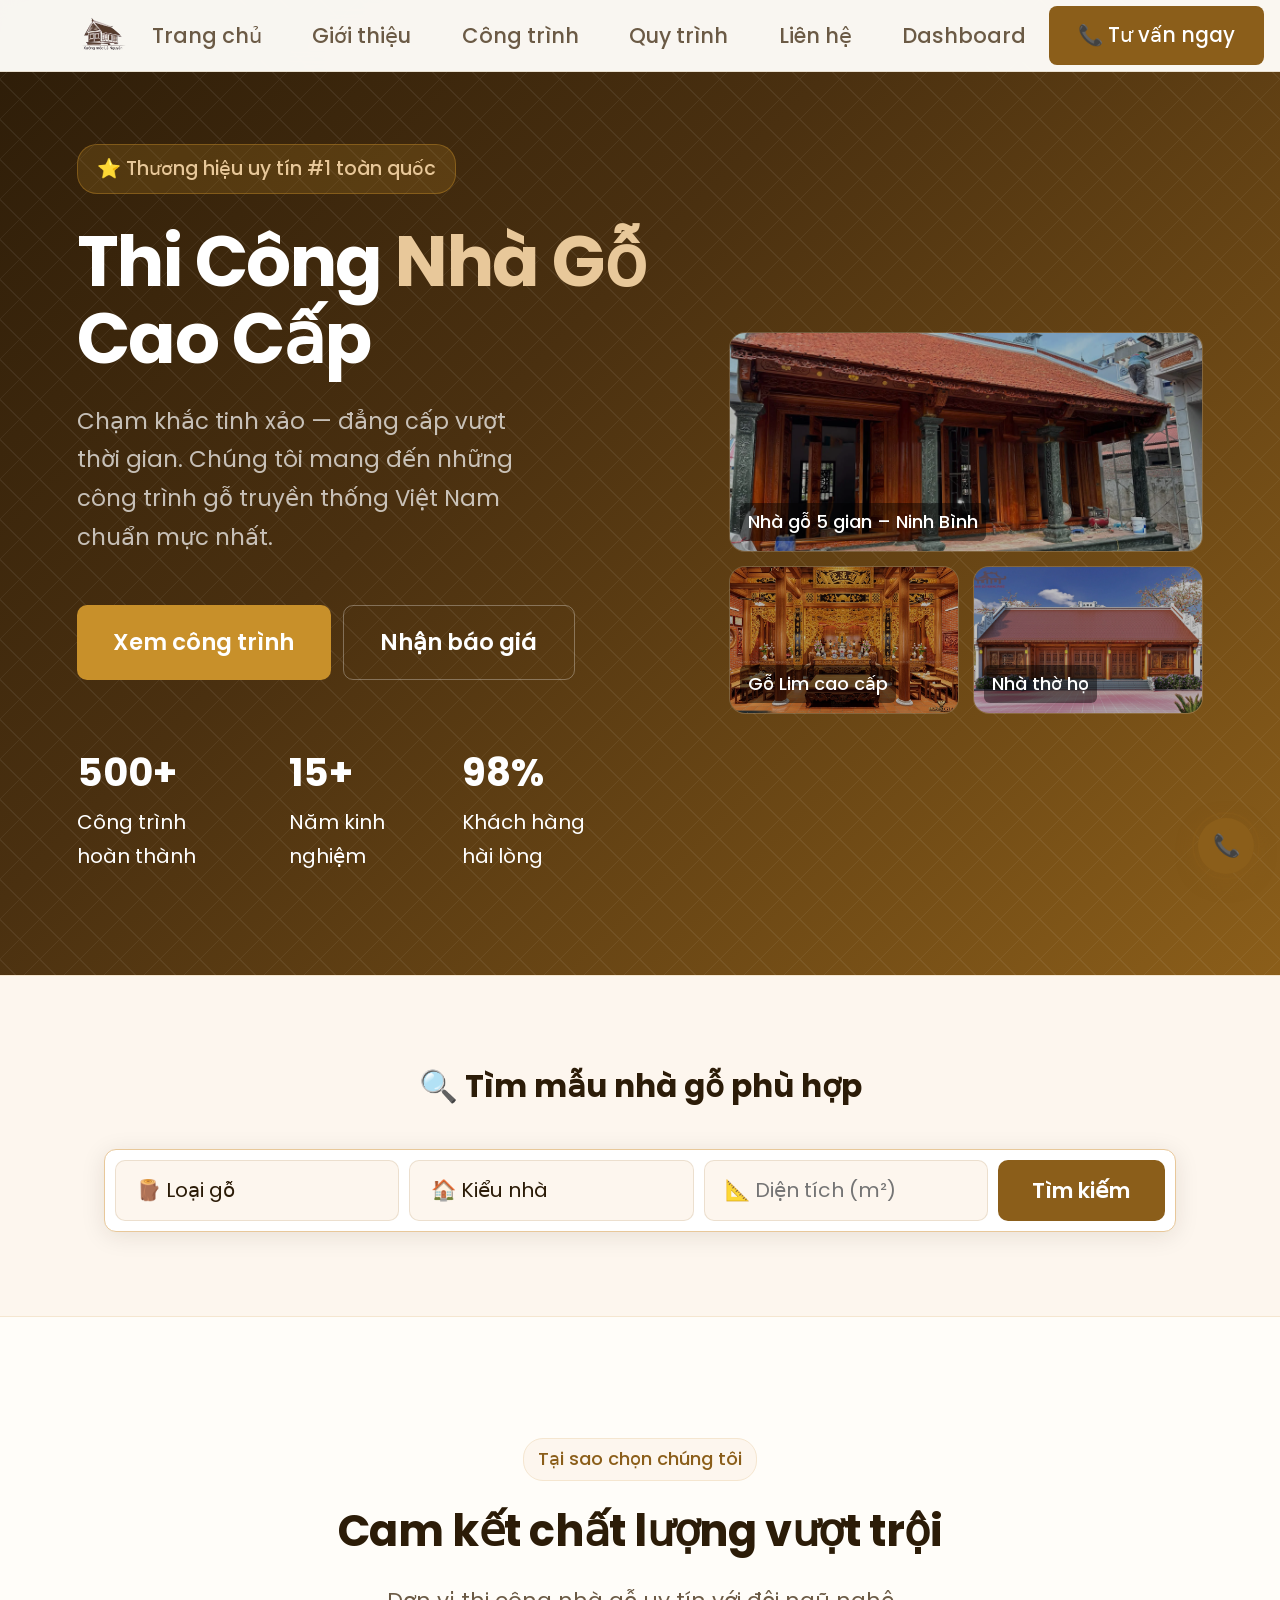
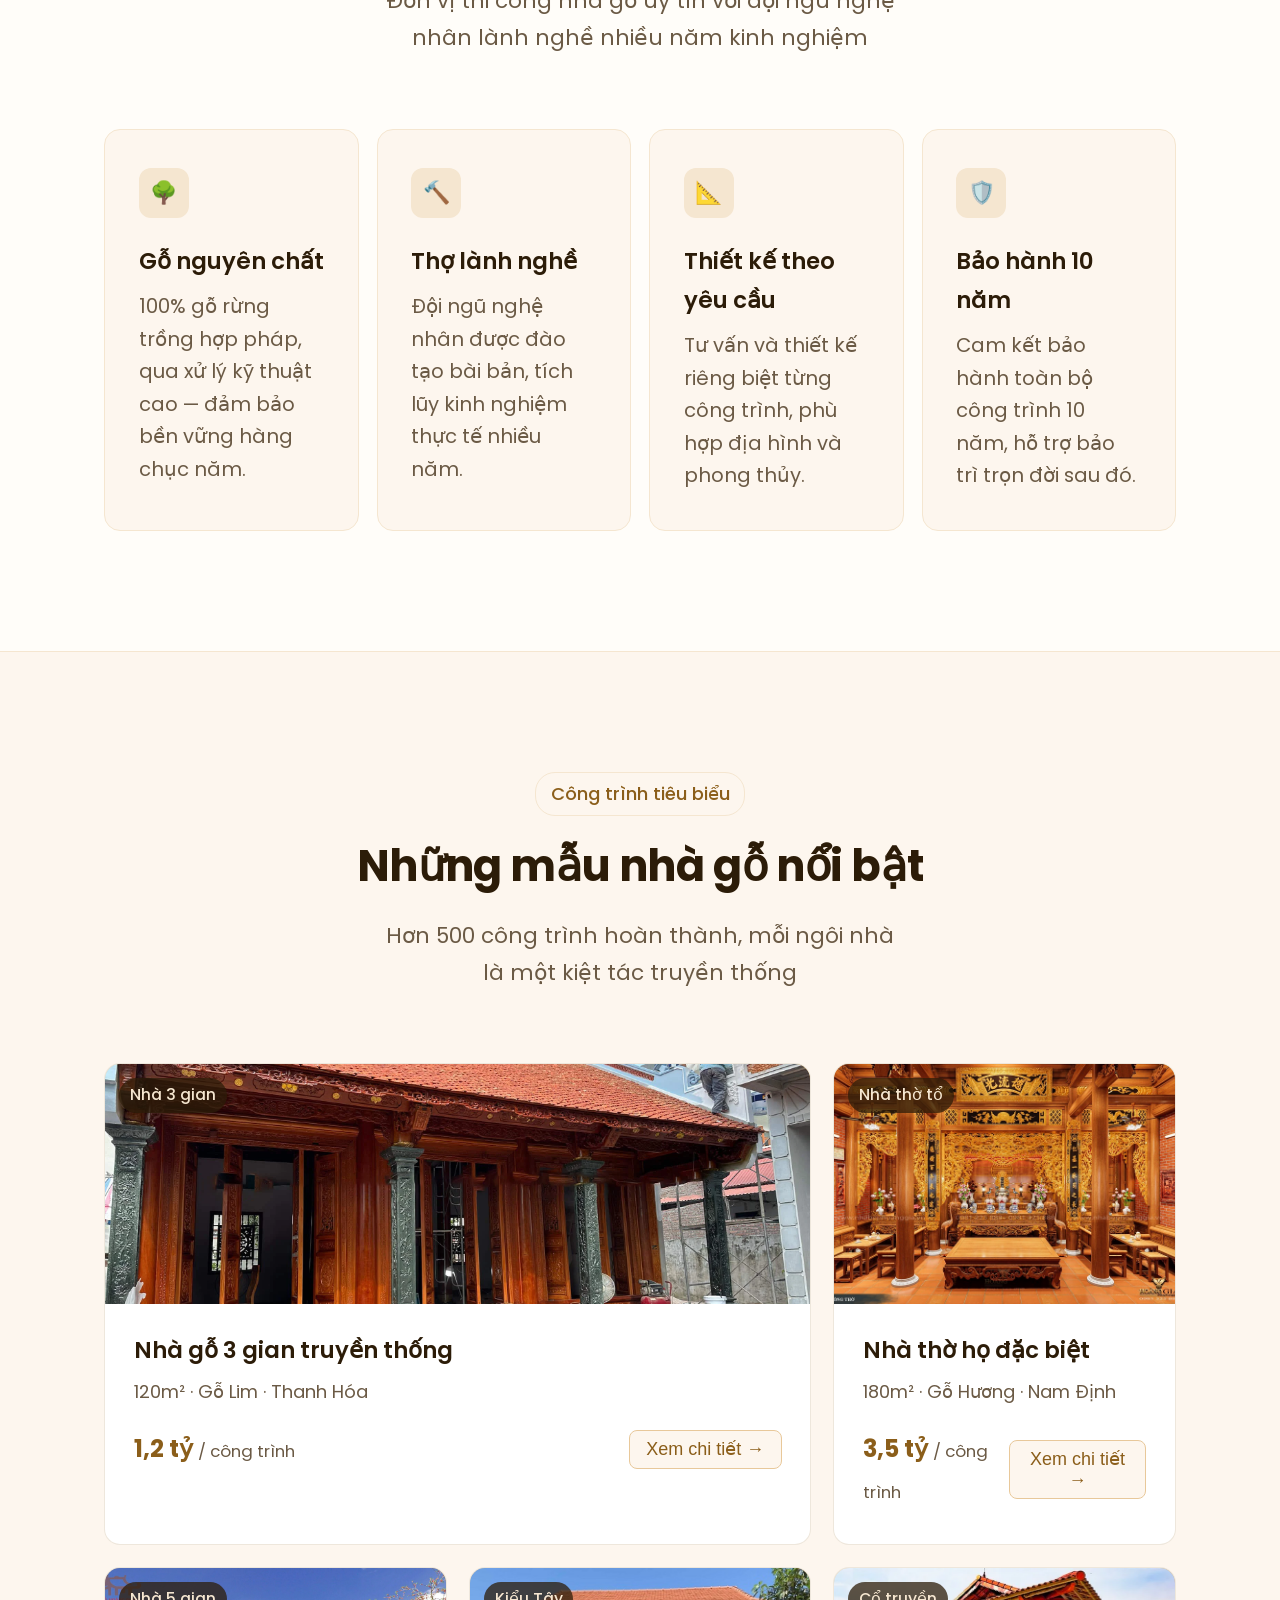
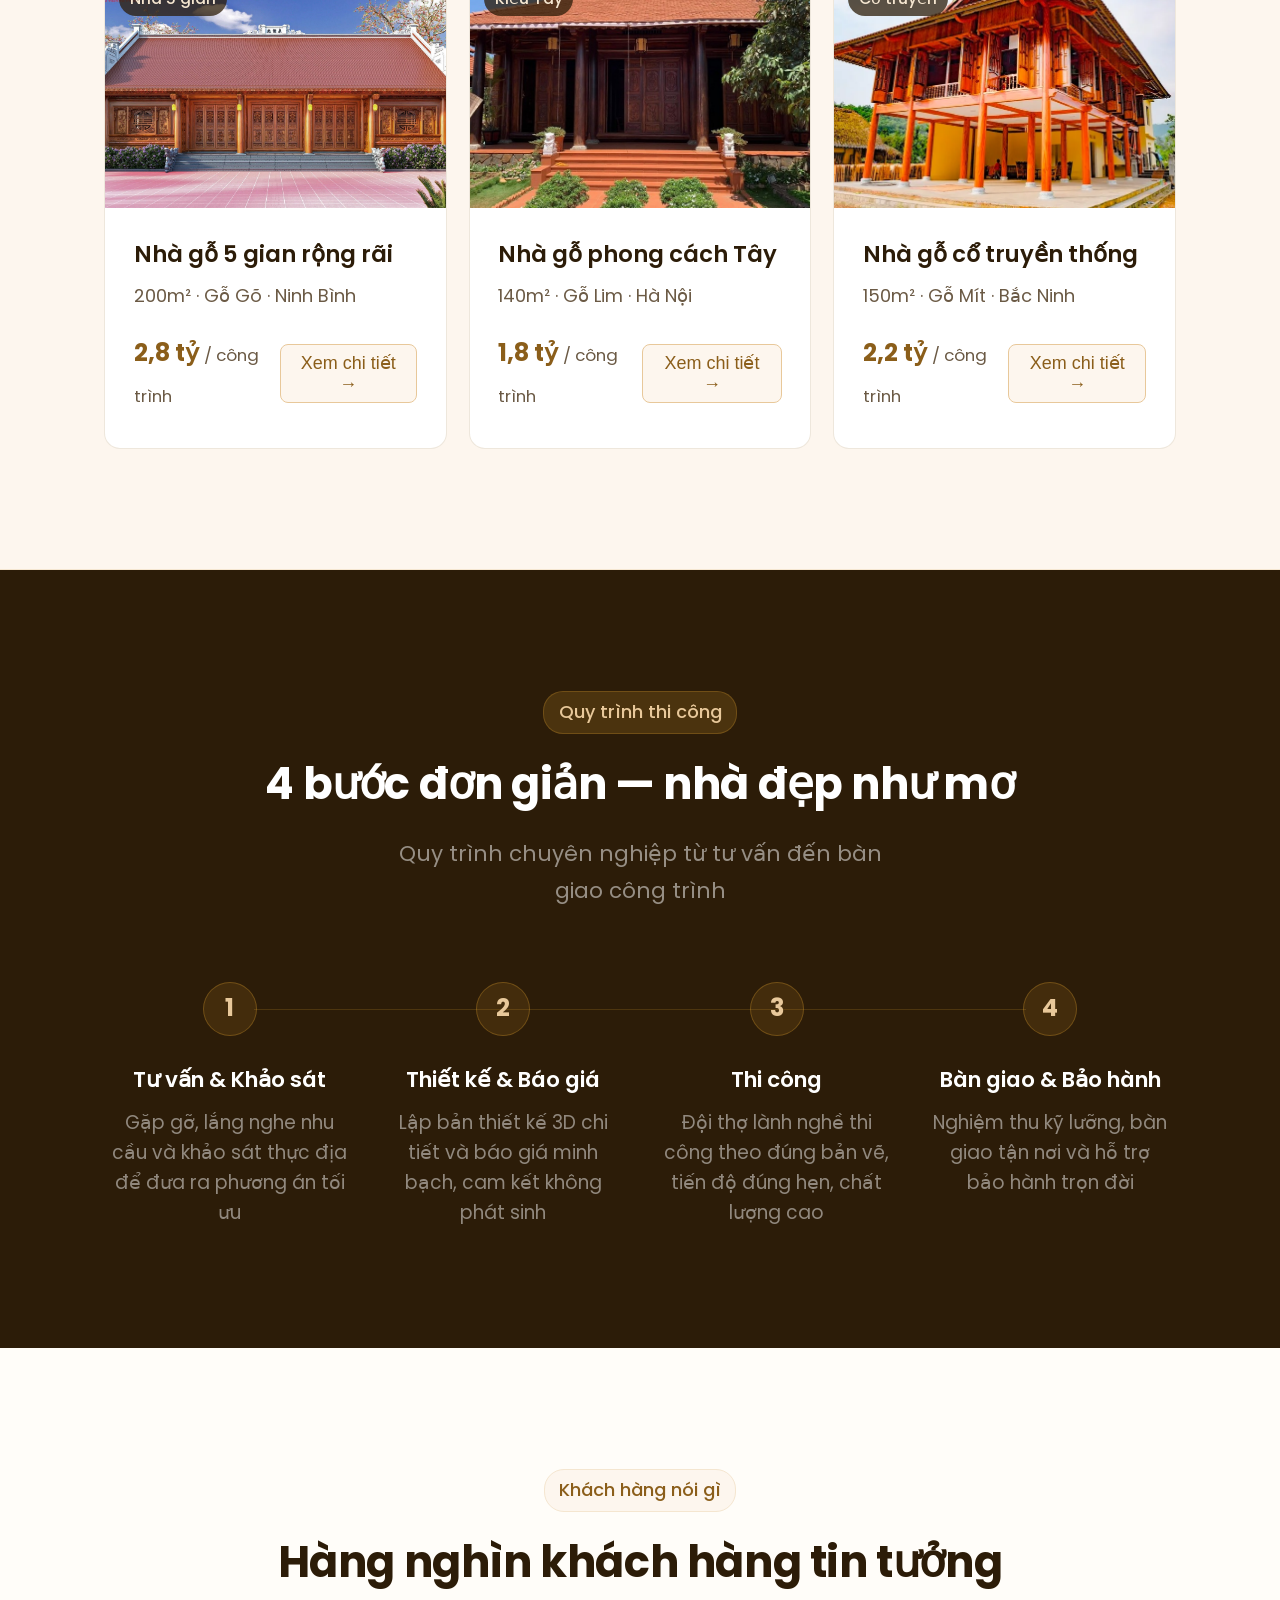
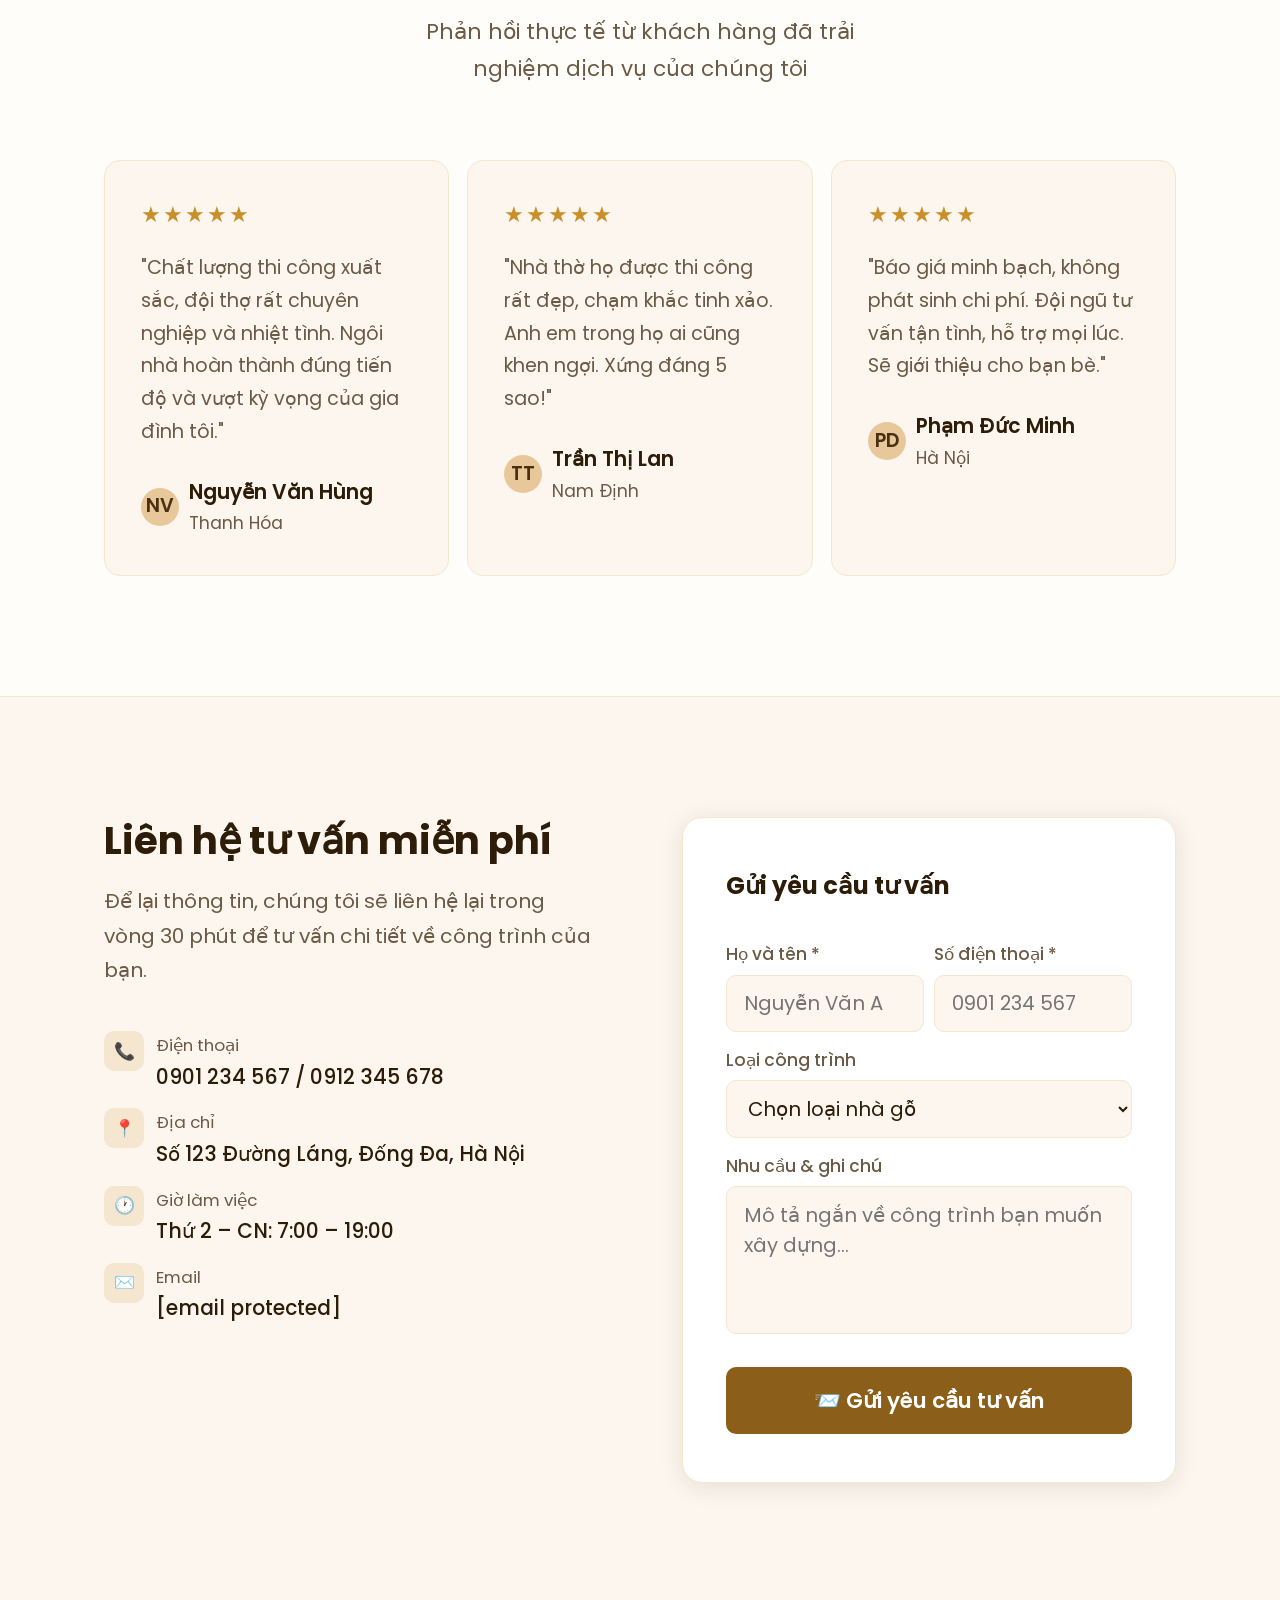
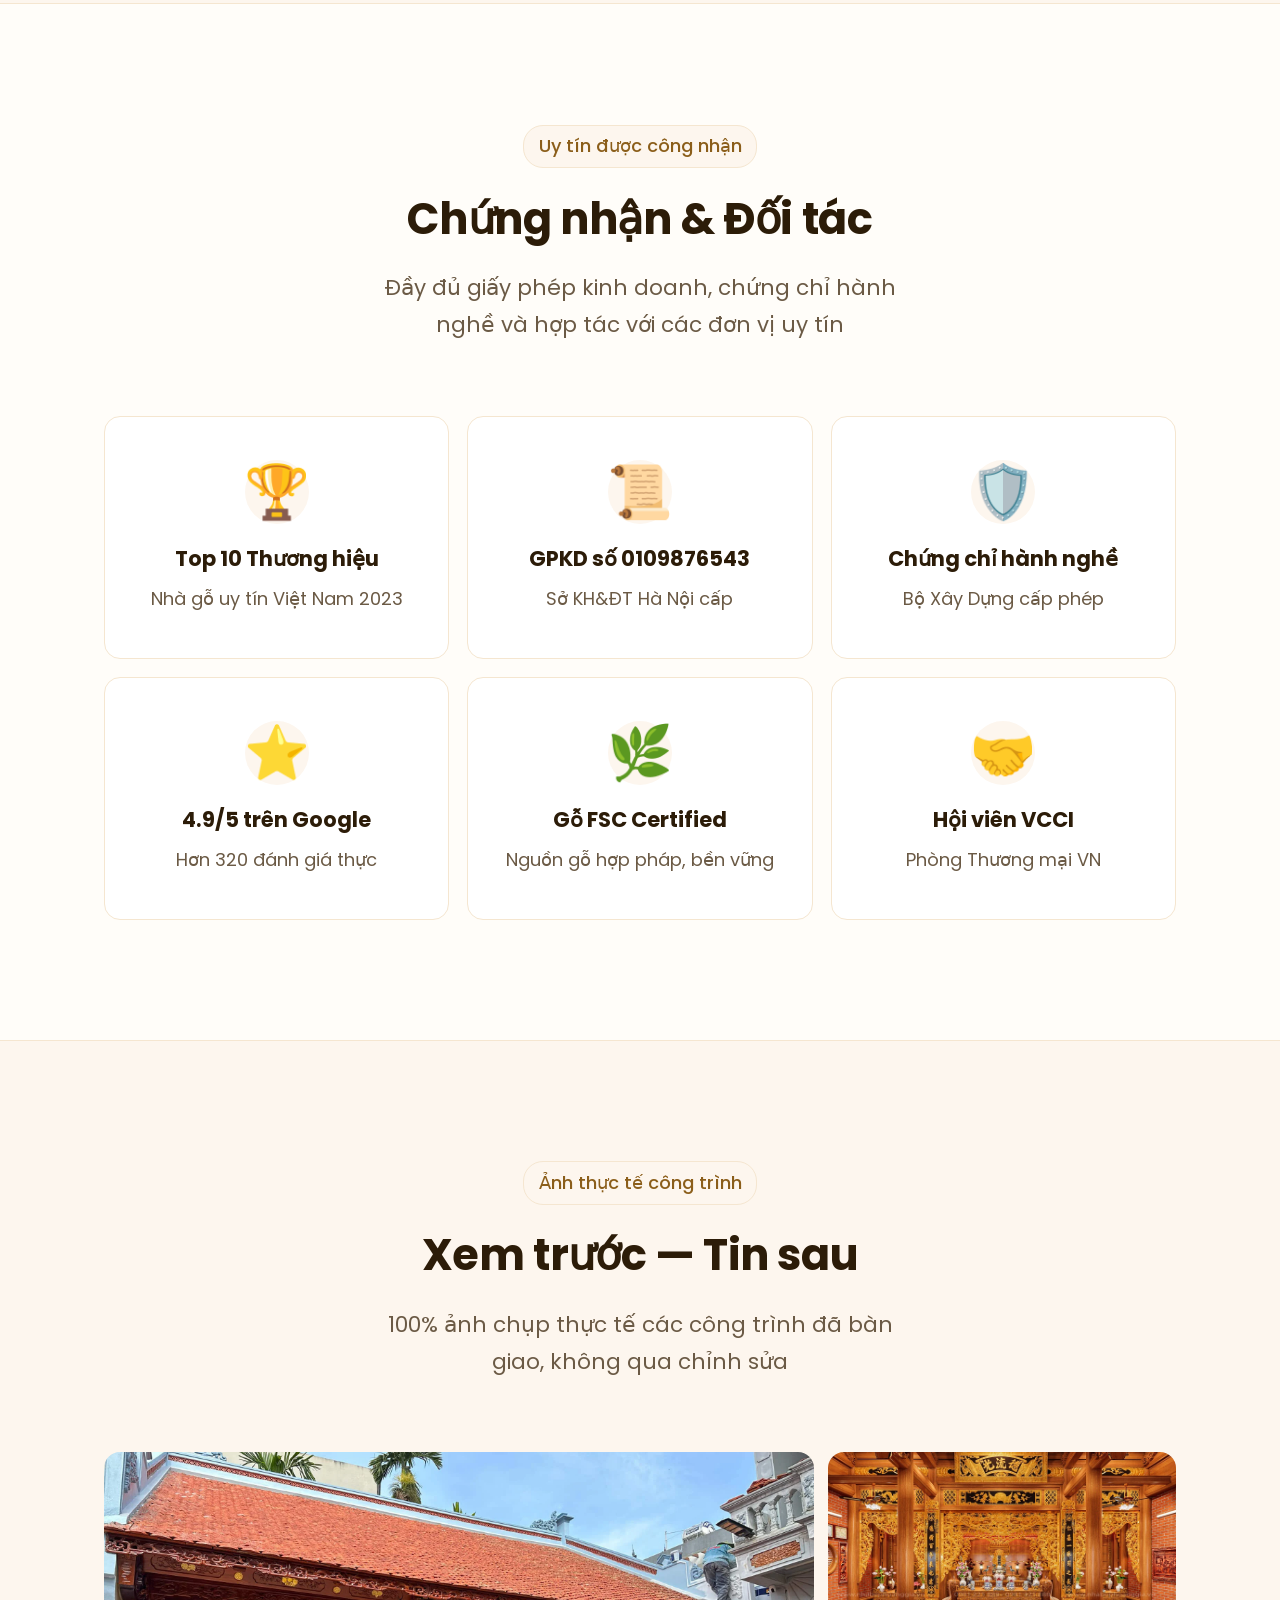
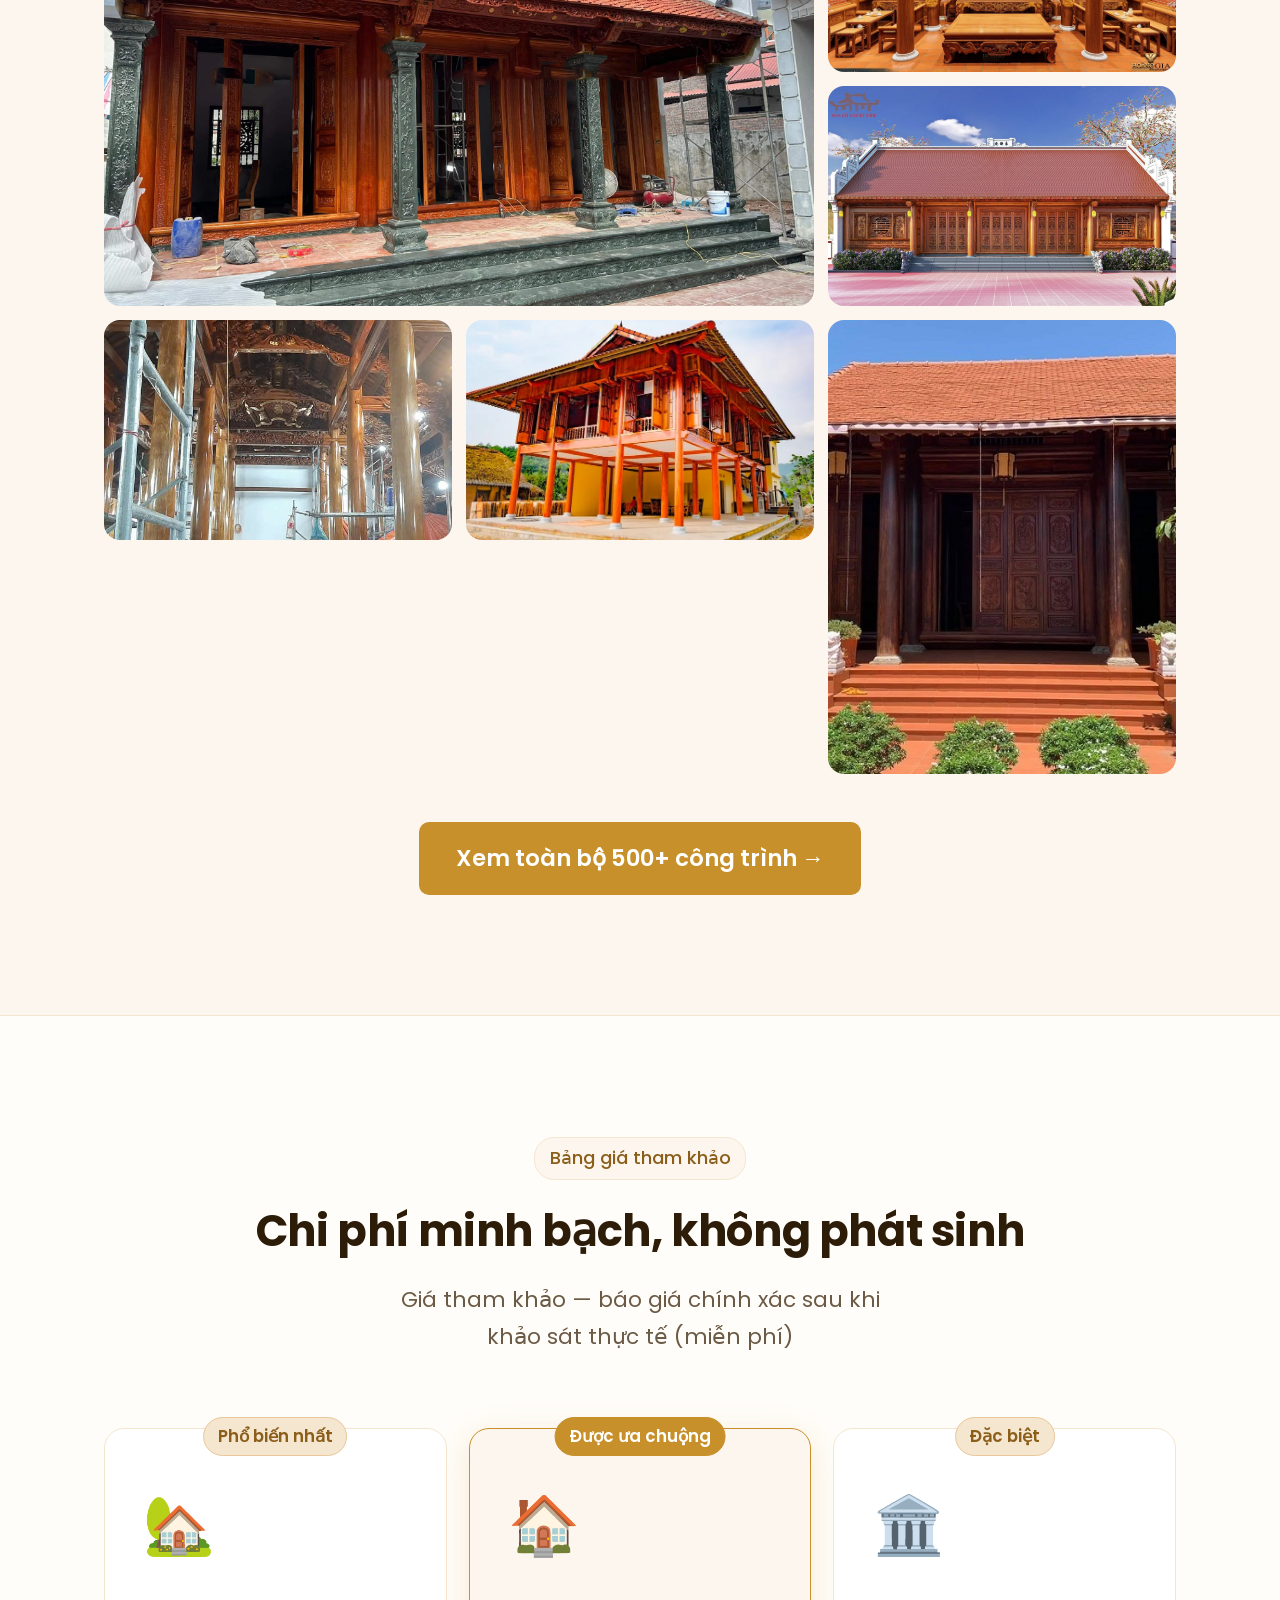
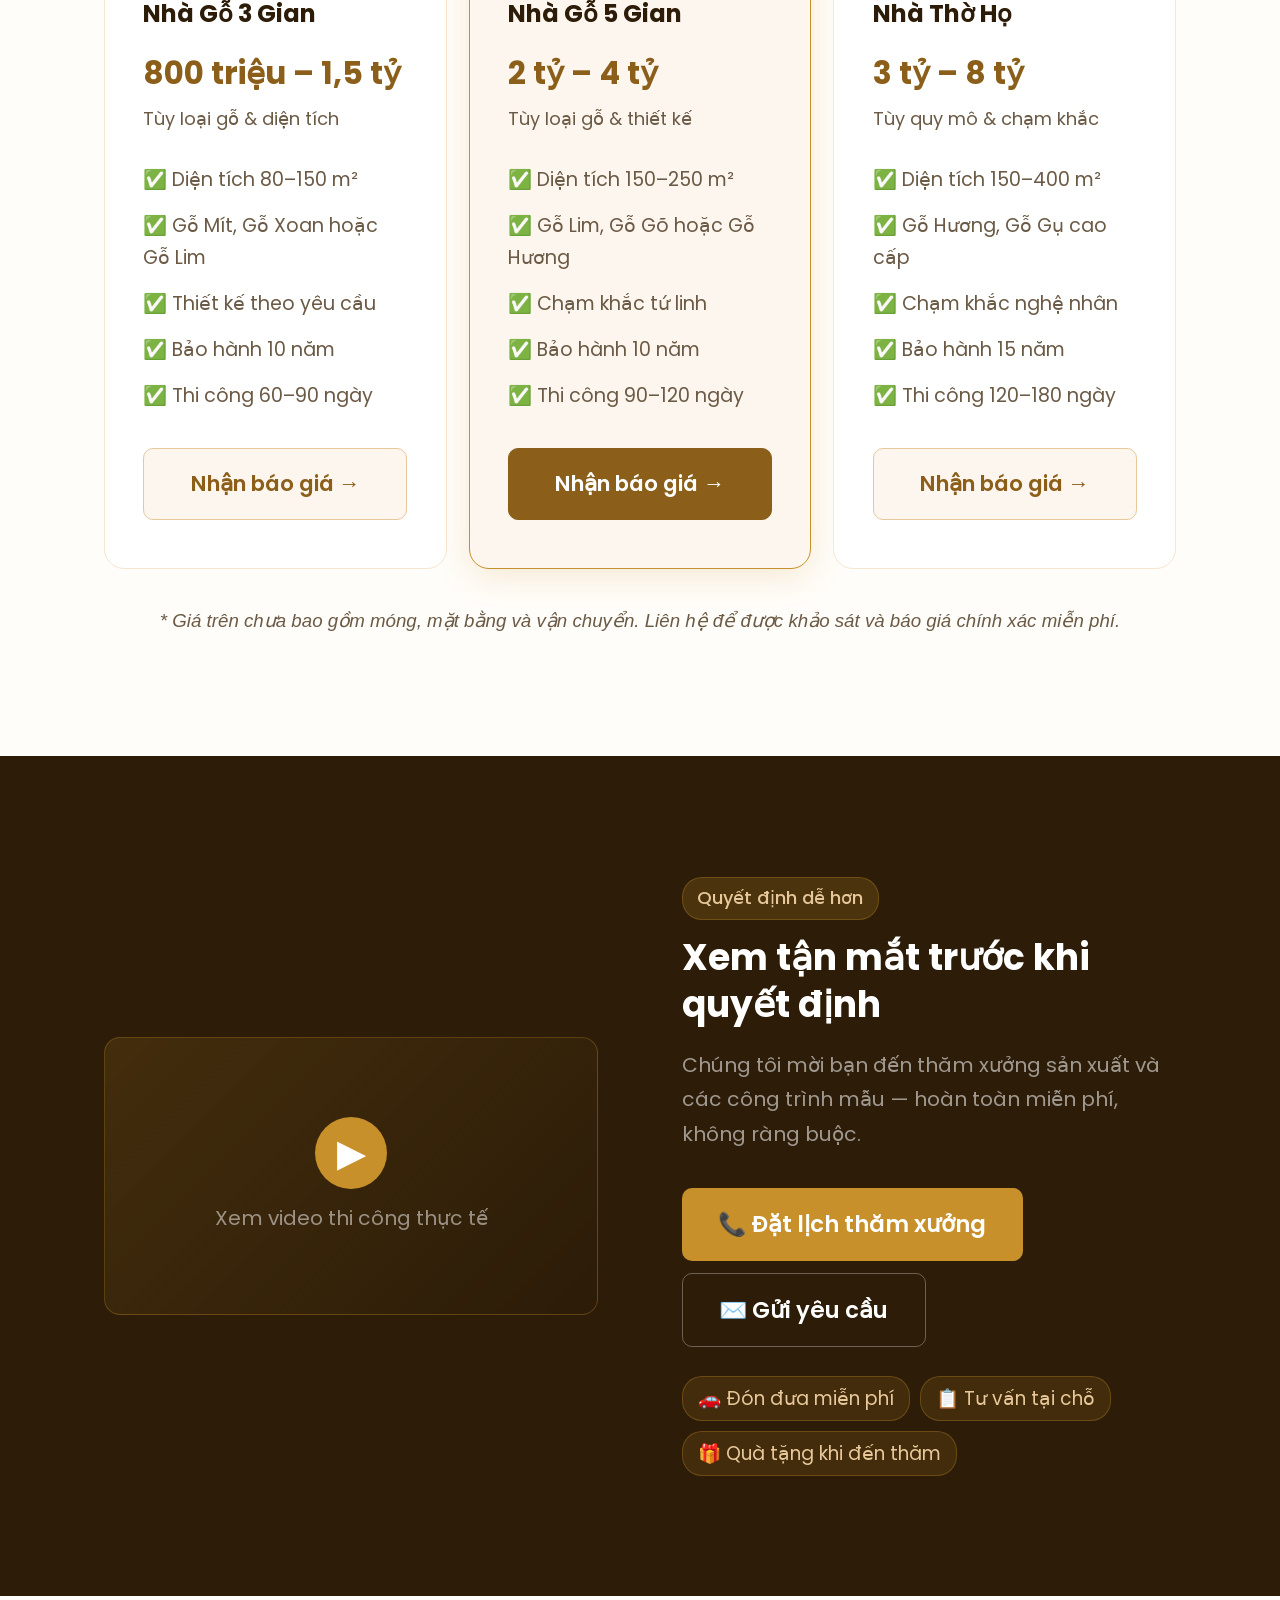
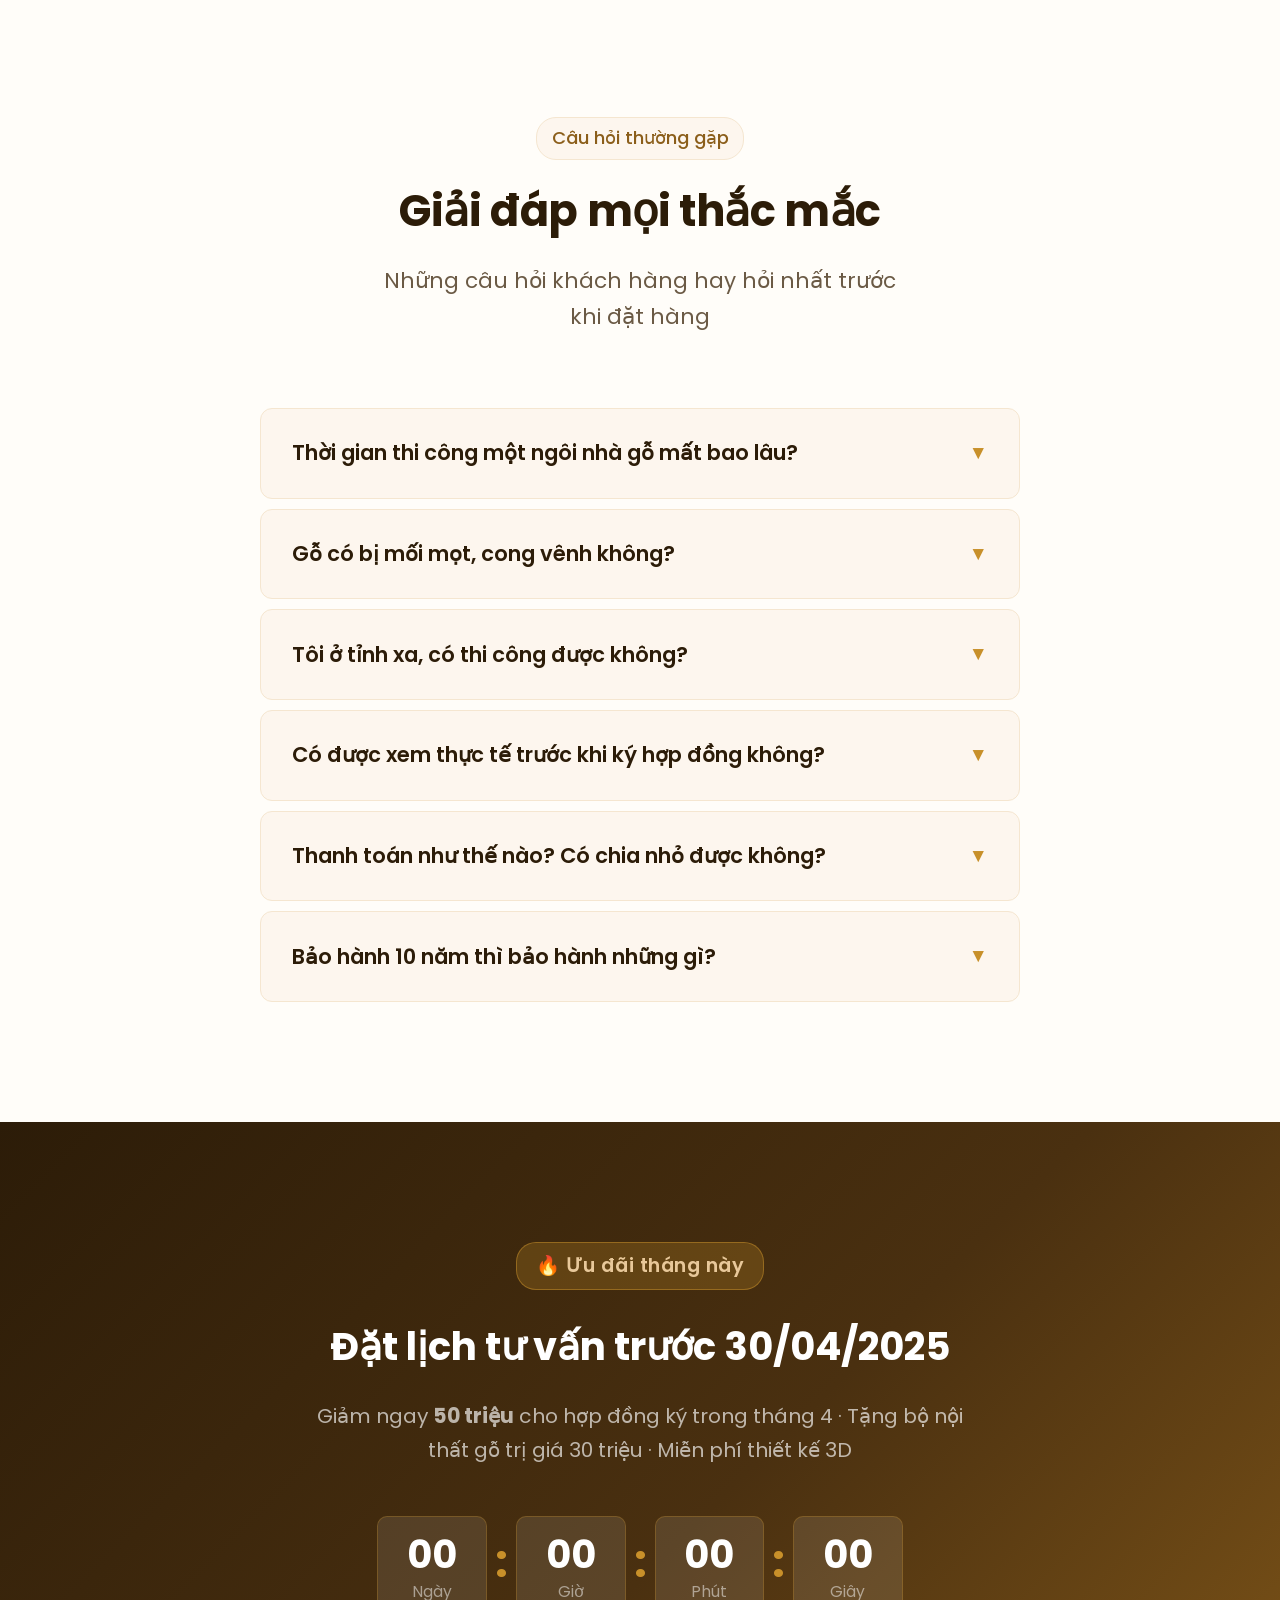
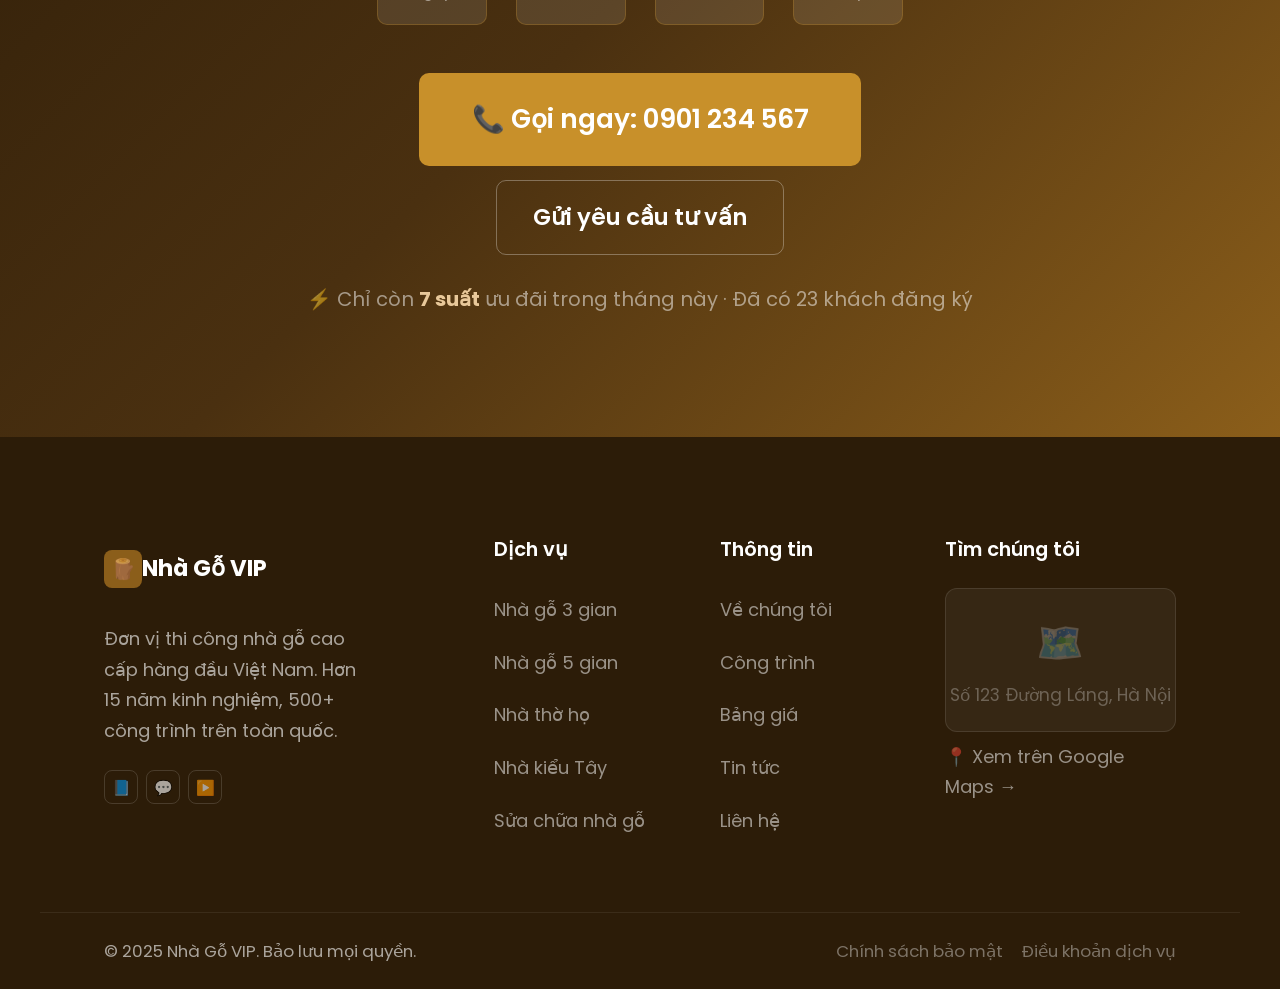
==== commit d8fda9cb: "sửa giao diện trang chủ" ====
--- a/index.html
+++ b/index.html
@@ -17,22 +17,31 @@
 <body>
 
     <!-- NAVBAR -->
-    <header class="navbar">
-    <a href="index.html" class="logo">
-        <img src="/image/logo.png" alt="Nhà Gỗ VIP">
-    </a>
-
-    <nav class="nav-links">
-        <a href="index.html">Trang chủ</a>
-        <a href="about.html">Giới thiệu</a>
-        <a href="projects.html">Công trình</a>
-        <a href="process.html">Quy trình</a>
-        <a href="contact.html">Liên hệ</a>
-        <a href="dashboard.html">Dashboard</a>
-    </nav>
-
-    <a href="tel:0901234567" class="nav-cta">📞 Tư vấn ngay</a>
-</header>
+    <header class="navbar" id="navbar">
+        <a href="index.html" class="logo">
+            <img src="/image/logo.png" alt="Nhà Gỗ VIP">
+        </a>
+
+        <nav class="nav-links" id="navLinks">
+            <a href="index.html" onclick="closeMenu()">Trang chủ</a>
+            <a href="about.html" onclick="closeMenu()">Giới thiệu</a>
+            <a href="projects.html" onclick="closeMenu()">Công trình</a>
+            <a href="process.html" onclick="closeMenu()">Quy trình</a>
+            <a href="contact.html" onclick="closeMenu()">Liên hệ</a>
+            <a href="dashboard.html" onclick="closeMenu()">Dashboard</a>
+            <a href="tel:0901234567" class="nav-mobile-cta" onclick="closeMenu()">📞 Tư vấn ngay</a>
+        </nav>
+
+        <div class="nav-right">
+            <a href="tel:0901234567" class="nav-cta">📞 Tư vấn ngay</a>
+            <button class="hamburger" id="hamburger" onclick="toggleMenu()" aria-label="Menu">
+                <span></span>
+                <span></span>
+                <span></span>
+            </button>
+        </div>
+    </header>
+    <div class="nav-overlay" id="navOverlay" onclick="closeMenu()"></div>
 
     <!-- HERO -->
     <section class="hero">
@@ -144,78 +153,86 @@
                 <p>Hơn 500 công trình hoàn thành, mỗi ngôi nhà là một kiệt tác truyền thống</p>
             </div>
             <div class="project-grid">
+                <!-- ═══ CARD 1: Nhà 3 gian ═══
+                     🖼️ ĐỔI ẢNH: thay /image/img1.jpg bằng ảnh mới
+                     Kích thước đề nghị: 800x600px trở lên -->
                 <div class="project-card">
                     <div class="card-img">
-                        <div class="card-img-inner">
-                            <div class="ico">🏡</div><span>Nhà gỗ 3 gian</span>
-                        </div><span class="tag">Nhà 3 gian</span>
+                        <img src="/image/img1.jpg" alt="Nhà gỗ 3 gian truyền thống">
+                        <span class="tag">Nhà 3 gian</span>
                     </div>
                     <div class="card-body">
                         <h3>Nhà gỗ 3 gian truyền thống</h3>
                         <div class="card-meta">120m² · Gỗ Lim · Thanh Hóa</div>
                         <div class="card-foot">
-                            <div class="price">1,2 tỷ <span>/ công trình</span></div><button class="card-btn">Xem chi
-                                tiết →</button>
-                        </div>
-                    </div>
-                </div>
+                            <div class="price">1,2 tỷ <span>/ công trình</span></div><button class="card-btn">Xem chi tiết →</button>
+                        </div>
+                    </div>
+                </div>
+
+                <!-- ═══ CARD 2: Nhà thờ họ ═══
+                     🖼️ ĐỔI ẢNH: thay /image/img2.jpg bằng ảnh mới
+                     Kích thước đề nghị: 800x600px trở lên -->
                 <div class="project-card">
                     <div class="card-img">
-                        <div class="card-img-inner">
-                            <div class="ico">🏛️</div><span>Nhà thờ họ</span>
-                        </div><span class="tag">Nhà thờ tổ</span>
+                        <img src="/image/img2.jpg" alt="Nhà thờ họ đặc biệt">
+                        <span class="tag">Nhà thờ tổ</span>
                     </div>
                     <div class="card-body">
                         <h3>Nhà thờ họ đặc biệt</h3>
                         <div class="card-meta">180m² · Gỗ Hương · Nam Định</div>
                         <div class="card-foot">
-                            <div class="price">3,5 tỷ <span>/ công trình</span></div><button class="card-btn">Xem chi
-                                tiết →</button>
-                        </div>
-                    </div>
-                </div>
+                            <div class="price">3,5 tỷ <span>/ công trình</span></div><button class="card-btn">Xem chi tiết →</button>
+                        </div>
+                    </div>
+                </div>
+
+                <!-- ═══ CARD 3: Nhà 5 gian ═══
+                     🖼️ ĐỔI ẢNH: thay /image/img3.jpg bằng ảnh mới
+                     Kích thước đề nghị: 800x600px trở lên -->
                 <div class="project-card">
                     <div class="card-img">
-                        <div class="card-img-inner">
-                            <div class="ico">🏠</div><span>Nhà 5 gian</span>
-                        </div><span class="tag">Nhà 5 gian</span>
+                        <img src="/image/img3.jpg" alt="Nhà gỗ 5 gian rộng rãi">
+                        <span class="tag">Nhà 5 gian</span>
                     </div>
                     <div class="card-body">
                         <h3>Nhà gỗ 5 gian rộng rãi</h3>
                         <div class="card-meta">200m² · Gỗ Gõ · Ninh Bình</div>
                         <div class="card-foot">
-                            <div class="price">2,8 tỷ <span>/ công trình</span></div><button class="card-btn">Xem chi
-                                tiết →</button>
-                        </div>
-                    </div>
-                </div>
+                            <div class="price">2,8 tỷ <span>/ công trình</span></div><button class="card-btn">Xem chi tiết →</button>
+                        </div>
+                    </div>
+                </div>
+                <!-- ═══ CARD 4: Nhà kiểu Tây ═══
+                     🖼️ ĐỔI ẢNH: thay /image/img6.jpg bằng ảnh mới
+                     Kích thước đề nghị: 800x600px trở lên -->
                 <div class="project-card">
                     <div class="card-img">
-                        <div class="card-img-inner">
-                            <div class="ico">🏡</div><span>Nhà kiểu Tây</span>
-                        </div><span class="tag">Kiểu Tây</span>
+                        <img src="/image/img6.jpg" alt="Nhà gỗ phong cách Tây">
+                        <span class="tag">Kiểu Tây</span>
                     </div>
                     <div class="card-body">
                         <h3>Nhà gỗ phong cách Tây</h3>
                         <div class="card-meta">140m² · Gỗ Lim · Hà Nội</div>
                         <div class="card-foot">
-                            <div class="price">1,8 tỷ <span>/ công trình</span></div><button class="card-btn">Xem chi
-                                tiết →</button>
-                        </div>
-                    </div>
-                </div>
+                            <div class="price">1,8 tỷ <span>/ công trình</span></div><button class="card-btn">Xem chi tiết →</button>
+                        </div>
+                    </div>
+                </div>
+
+                <!-- ═══ CARD 5: Nhà cổ truyền ═══
+                     🖼️ ĐỔI ẢNH: thay /image/img5.jpg bằng ảnh mới
+                     Kích thước đề nghị: 800x600px trở lên -->
                 <div class="project-card">
                     <div class="card-img">
-                        <div class="card-img-inner">
-                            <div class="ico">🎋</div><span>Nhà cổ</span>
-                        </div><span class="tag">Cổ truyền</span>
+                        <img src="/image/img5.jpg" alt="Nhà gỗ cổ truyền thống">
+                        <span class="tag">Cổ truyền</span>
                     </div>
                     <div class="card-body">
                         <h3>Nhà gỗ cổ truyền thống</h3>
                         <div class="card-meta">150m² · Gỗ Mít · Bắc Ninh</div>
                         <div class="card-foot">
-                            <div class="price">2,2 tỷ <span>/ công trình</span></div><button class="card-btn">Xem chi
-                                tiết →</button>
+                            <div class="price">2,2 tỷ <span>/ công trình</span></div><button class="card-btn">Xem chi tiết →</button>
                         </div>
                     </div>
                 </div>
@@ -418,46 +435,57 @@
                 <p>100% ảnh chụp thực tế các công trình đã bàn giao, không qua chỉnh sửa</p>
             </div>
             <div class="gallery-grid">
+                <!-- 🖼️ ĐỔI ẢNH 1 (ô lớn): thay /image/img1.jpg -->
                 <div class="gallery-item gi-large">
-                    <div class="gallery-placeholder">
-                        <span class="g-ico">🏡</span>
+                    <img src="/image/img1.jpg" alt="Nhà 5 gian – Ninh Bình · Gỗ Lim">
+                    <div class="gallery-caption">
+                        <span class="g-badge">Hoàn thành 2024</span>
                         <span class="g-lbl">Nhà 5 gian – Ninh Bình · Gỗ Lim</span>
+                    </div>
+                </div>
+
+                <!-- 🖼️ ĐỔI ẢNH 2: thay /image/img2.jpg -->
+                <div class="gallery-item">
+                    <img src="/image/img2.jpg" alt="Nhà thờ họ – Nam Định">
+                    <div class="gallery-caption">
                         <span class="g-badge">Hoàn thành 2024</span>
-                    </div>
-                </div>
+                        <span class="g-lbl">Nhà thờ họ – Nam Định</span>
+                    </div>
+                </div>
+
+                <!-- 🖼️ ĐỔI ẢNH 3: thay /image/img3.jpg -->
                 <div class="gallery-item">
-                    <div class="gallery-placeholder">
-                        <span class="g-ico">🏛️</span>
-                        <span class="g-lbl">Nhà thờ họ – Nam Định</span>
-                        <span class="g-badge">Hoàn thành 2024</span>
-                    </div>
-                </div>
+                    <img src="/image/img3.jpg" alt="Chi tiết chạm khắc">
+                    <div class="gallery-caption">
+                        <span class="g-badge">Thủ công 100%</span>
+                        <span class="g-lbl">Chi tiết chạm khắc</span>
+                    </div>
+                </div>
+
+                <!-- 🖼️ ĐỔI ẢNH 4: thay /image/img4.jpg -->
                 <div class="gallery-item">
-                    <div class="gallery-placeholder">
-                        <span class="g-ico">🪵</span>
-                        <span class="g-lbl">Chi tiết chạm khắc</span>
-                        <span class="g-badge">Thủ công 100%</span>
-                    </div>
-                </div>
+                    <img src="/image/img4.jpg" alt="Nhà 3 gian – Thanh Hóa">
+                    <div class="gallery-caption">
+                        <span class="g-badge">Hoàn thành 2023</span>
+                        <span class="g-lbl">Nhà 3 gian – Thanh Hóa</span>
+                    </div>
+                </div>
+
+                <!-- 🖼️ ĐỔI ẢNH 5: thay /image/img5.jpg -->
                 <div class="gallery-item">
-                    <div class="gallery-placeholder">
-                        <span class="g-ico">🏠</span>
-                        <span class="g-lbl">Nhà 3 gian – Thanh Hóa</span>
-                        <span class="g-badge">Hoàn thành 2023</span>
-                    </div>
-                </div>
-                <div class="gallery-item">
-                    <div class="gallery-placeholder">
-                        <span class="g-ico">✨</span>
-                        <span class="g-lbl">Nội thất gỗ hương</span>
+                    <img src="/image/img5.jpg" alt="Nhà cổ truyền thống">
+                    <div class="gallery-caption">
                         <span class="g-badge">Gỗ cao cấp</span>
-                    </div>
-                </div>
+                        <span class="g-lbl">Nhà cổ truyền thống</span>
+                    </div>
+                </div>
+
+                <!-- 🖼️ ĐỔI ẢNH 6 (ô cao): thay /image/img6.jpg -->
                 <div class="gallery-item gi-tall">
-                    <div class="gallery-placeholder">
-                        <span class="g-ico">🎋</span>
-                        <span class="g-lbl">Cột kèo chạm rồng</span>
+                    <img src="/image/img6.jpg" alt="Nhà phong cách Tây">
+                    <div class="gallery-caption">
                         <span class="g-badge">Nghệ nhân 20 năm</span>
+                        <span class="g-lbl">Nhà phong cách Tây</span>
                     </div>
                 </div>
             </div>
@@ -660,6 +688,22 @@
     <a href="tel:0901234567" class="call-btn" title="Gọi ngay">📞</a>
 
     <script>
+    function toggleMenu() {
+        const nav = document.getElementById('navLinks');
+        const ham = document.getElementById('hamburger');
+        const overlay = document.getElementById('navOverlay');
+        nav.classList.toggle('open');
+        ham.classList.toggle('active');
+        overlay.classList.toggle('show');
+        document.body.style.overflow = nav.classList.contains('open') ? 'hidden' : '';
+    }
+    function closeMenu() {
+        document.getElementById('navLinks').classList.remove('open');
+        document.getElementById('hamburger').classList.remove('active');
+        document.getElementById('navOverlay').classList.remove('show');
+        document.body.style.overflow = '';
+    }
+
     function toggleFaq(el) {
         const isOpen = el.classList.contains('open');
         document.querySelectorAll('.faq-item').forEach(i => i.classList.remove('open'));
--- a/style.css
+++ b/style.css
@@ -140,16 +140,23 @@
     align-items: center;
     justify-content: space-between;
     padding: 0 6%;
-    height: 80px;
-    background: rgba(255, 253, 249, .96);
-    backdrop-filter: blur(8px);
+    height: 72px;
+    background: rgba(255, 253, 249, .97);
+    backdrop-filter: blur(10px);
+    -webkit-backdrop-filter: blur(10px);
     border-bottom: 1px solid var(--border);
 }
 
 .logo {
     display: flex;
     align-items: center;
-    gap: 10px;
+    height: 72px;
+}
+
+.logo img {
+    height: 52px;
+    width: auto;
+    object-fit: contain;
 }
 
 .logo-icon {
@@ -177,10 +184,11 @@
 .nav-links a {
     padding: .5em 1.1em;
     border-radius: var(--r8);
-    font-size: clamp(.9rem, 1.1vw, 1.1rem);
+    font-size: clamp(.88rem, 1vw, 1rem);
     font-weight: 500;
     color: var(--muted);
     transition: all .2s;
+    white-space: nowrap;
 }
 
 .nav-links a:hover {
@@ -188,28 +196,97 @@
     color: var(--c600);
 }
 
+.nav-right {
+    display: flex;
+    align-items: center;
+    gap: 10px;
+}
+
 .nav-cta {
     padding: .6em 1.4em;
     background: var(--c600);
     color: #fff;
     border-radius: var(--r8);
-    font-size: clamp(.9rem, 1.1vw, 1.05rem);
+    font-size: clamp(.85rem, 1vw, 1rem);
     font-weight: 500;
     transition: background .2s;
+    white-space: nowrap;
 }
 
 .nav-cta:hover {
     background: var(--c800);
+}
+
+/* Hamburger button */
+.hamburger {
+    display: none;
+    flex-direction: column;
+    justify-content: center;
+    gap: 5px;
+    width: 40px;
+    height: 40px;
+    background: none;
+    border: none;
+    cursor: pointer;
+    padding: 6px;
+    border-radius: var(--r8);
+    transition: background .2s;
+}
+
+.hamburger:hover {
+    background: var(--c50);
+}
+
+.hamburger span {
+    display: block;
+    height: 2px;
+    background: var(--c800);
+    border-radius: 2px;
+    transition: transform .3s, opacity .3s, width .3s;
+    transform-origin: center;
+}
+
+.hamburger.active span:nth-child(1) {
+    transform: translateY(7px) rotate(45deg);
+}
+
+.hamburger.active span:nth-child(2) {
+    opacity: 0;
+    transform: scaleX(0);
+}
+
+.hamburger.active span:nth-child(3) {
+    transform: translateY(-7px) rotate(-45deg);
+}
+
+/* Mobile overlay */
+.nav-overlay {
+    display: none;
+    position: fixed;
+    inset: 0;
+    background: rgba(0,0,0,.45);
+    z-index: 98;
+    opacity: 0;
+    transition: opacity .3s;
+}
+
+.nav-overlay.show {
+    opacity: 1;
+}
+
+/* Mobile-only CTA inside nav */
+.nav-mobile-cta {
+    display: none !important;
 }
 
 /* ── HERO ── */
 .hero {
     position: relative;
-    height: 120vh;
-    min-height: 120vh;
+    min-height: 100vh;
     display: flex;
     align-items: center;
     overflow: visible;
+    padding-top: 72px; /* exactly navbar height */
 }
 
 .hero::before {
@@ -234,8 +311,7 @@
     position: relative;
     z-index: 1;
     width: 100%;
-    padding: 0 6%;
-    padding-top: 80px;
+    padding: 3rem 6%;
     display: grid;
     grid-template-columns: 55fr 45fr;
     gap: 3rem;
@@ -482,13 +558,18 @@
     overflow: hidden;
 }
 
-.project-card:first-child .card-img {
-    height: 300px;
-}
-
+/* Ảnh thật trong card */
 .card-img img {
     position: absolute;
     inset: 0;
+    width: 100%;
+    height: 100%;
+    object-fit: cover;
+    transition: transform .4s ease;
+}
+
+.project-card:hover .card-img img {
+    transform: scale(1.06);
 }
 
 .card-img-inner {
@@ -1228,12 +1309,79 @@
     }
 }
 
+@media (max-width: 900px) {
+    /* Show hamburger, hide desktop nav & CTA */
+    .hamburger {
+        display: flex;
+    }
+
+    .nav-links {
+        display: none; /* hidden by default on mobile */
+        position: fixed;
+        top: 0;
+        right: 0;
+        bottom: 0;
+        width: min(300px, 80vw);
+        background: #fff;
+        flex-direction: column;
+        padding: 88px 1.5rem 2rem;
+        gap: 4px;
+        z-index: 99;
+        overflow-y: auto;
+        box-shadow: -4px 0 24px rgba(44,28,8,.15);
+        transform: translateX(100%);
+        transition: transform .3s ease;
+    }
+
+    .nav-links.open {
+        display: flex;
+        transform: translateX(0);
+    }
+
+    .nav-overlay {
+        display: block;
+        pointer-events: none;
+    }
+
+    .nav-overlay.show {
+        pointer-events: all;
+    }
+
+    .nav-links a {
+        padding: .75em 1rem;
+        font-size: 1rem;
+        border-radius: var(--r8);
+        color: var(--text);
+        border-bottom: 1px solid var(--border);
+    }
+
+    .nav-links a:last-child {
+        border-bottom: none;
+    }
+
+    .nav-links a:hover {
+        background: var(--c50);
+        color: var(--c600);
+    }
+
+    .nav-mobile-cta {
+        display: flex !important;
+        justify-content: center;
+        background: var(--c600) !important;
+        color: #fff !important;
+        border-radius: var(--r10) !important;
+        font-weight: 600 !important;
+        margin-top: 1rem;
+        border: none !important;
+    }
+
+    /* Hide desktop CTA button, keep hamburger */
+    .nav-right .nav-cta {
+        display: none;
+    }
+}
+
 @media (max-width: 768px) {
-
-    .nav-links,
-    .nav-cta {
-        display: none;
-    }
 
     .hero h1 {
         font-size: clamp(1.9rem, 7vw, 2.5rem);
@@ -1269,13 +1417,10 @@
 }
 
 /* ── FIX IMG HERO (ADD ONLY) ── */
-
-/* đảm bảo img nằm đúng trong card */
 .img-card {
     position: relative;
 }
 
-/* ảnh mượt + zoom */
 .img-card img {
     width: 100%;
     height: 100%;
@@ -1287,7 +1432,6 @@
     transform: scale(1.08);
 }
 
-/* overlay tối nhẹ cho dễ đọc chữ */
 .img-card::after {
     content: "";
     position: absolute;
@@ -1295,7 +1439,6 @@
     background: rgba(0, 0, 0, 0.25);
 }
 
-/* text trên ảnh */
 .img-card span {
     position: absolute;
     bottom: 10px;
@@ -1307,20 +1450,6 @@
     background: rgba(0, 0, 0, 0.45);
     padding: 4px 8px;
     border-radius: 6px;
-}
-
-.logo {
-    display: flex;
-    align-items: center;
-    height: 80px;
-    /* khớp navbar */
-}
-
-.logo img {
-    height: 130px;
-    /* chuẩn đẹp */
-    width: auto;
-    object-fit: contain;
 }
 /* ── CERTIFICATES ── */
 .cert-grid {
@@ -1381,10 +1510,10 @@
 .gallery-item {
     border-radius: var(--r16);
     overflow: hidden;
-    background: linear-gradient(135deg, var(--c200), var(--c600));
     position: relative;
     cursor: pointer;
     transition: transform .2s, box-shadow .2s;
+    background: linear-gradient(135deg, var(--c200), var(--c600));
 }
 
 .gallery-item:hover {
@@ -1393,6 +1522,55 @@
     z-index: 2;
 }
 
+/* Ảnh thật */
+.gallery-item img {
+    width: 100%;
+    height: 100%;
+    object-fit: cover;
+    display: block;
+    transition: transform .4s ease;
+}
+
+.gallery-item:hover img {
+    transform: scale(1.07);
+}
+
+/* Caption overlay xuất hiện khi hover */
+.gallery-caption {
+    position: absolute;
+    bottom: 0;
+    left: 0;
+    right: 0;
+    padding: 2rem 1rem .9rem;
+    background: linear-gradient(to top, rgba(44,28,8,.85) 0%, transparent 100%);
+    display: flex;
+    flex-direction: column;
+    gap: 4px;
+    transform: translateY(6px);
+    opacity: 0;
+    transition: opacity .3s, transform .3s;
+}
+
+.gallery-item:hover .gallery-caption {
+    opacity: 1;
+    transform: translateY(0);
+}
+
+.gallery-caption .g-lbl {
+    font-size: .82rem;
+    font-weight: 500;
+    color: #fff;
+}
+
+.gallery-caption .g-badge {
+    font-size: .68rem;
+    background: rgba(200,144,42,.8);
+    color: #fff;
+    padding: .2em .6em;
+    border-radius: 20px;
+    width: fit-content;
+}
+
 .gi-large {
     grid-column: span 2;
     grid-row: span 2;
@@ -1402,6 +1580,7 @@
     grid-row: span 2;
 }
 
+/* giữ lại class cũ phòng dùng nơi khác */
 .gallery-placeholder {
     width: 100%;
     height: 100%;
@@ -1412,25 +1591,9 @@
     gap: 8px;
     color: rgba(255,255,255,.85);
 }
-
-.g-ico {
-    font-size: 2.8rem;
-}
-
-.g-lbl {
-    font-size: .8rem;
-    font-weight: 500;
-    text-align: center;
-    padding: 0 1rem;
-}
-
-.g-badge {
-    font-size: .7rem;
-    background: rgba(0,0,0,.35);
-    padding: .25em .7em;
-    border-radius: 20px;
-    color: #fff;
-}
+.g-ico { font-size: 2.8rem; }
+.g-lbl { font-size: .8rem; font-weight: 500; text-align: center; padding: 0 1rem; }
+.g-badge { font-size: .7rem; background: rgba(0,0,0,.35); padding: .25em .7em; border-radius: 20px; color: #fff; }
 
 /* ── PRICING ── */
 .pricing-grid {
